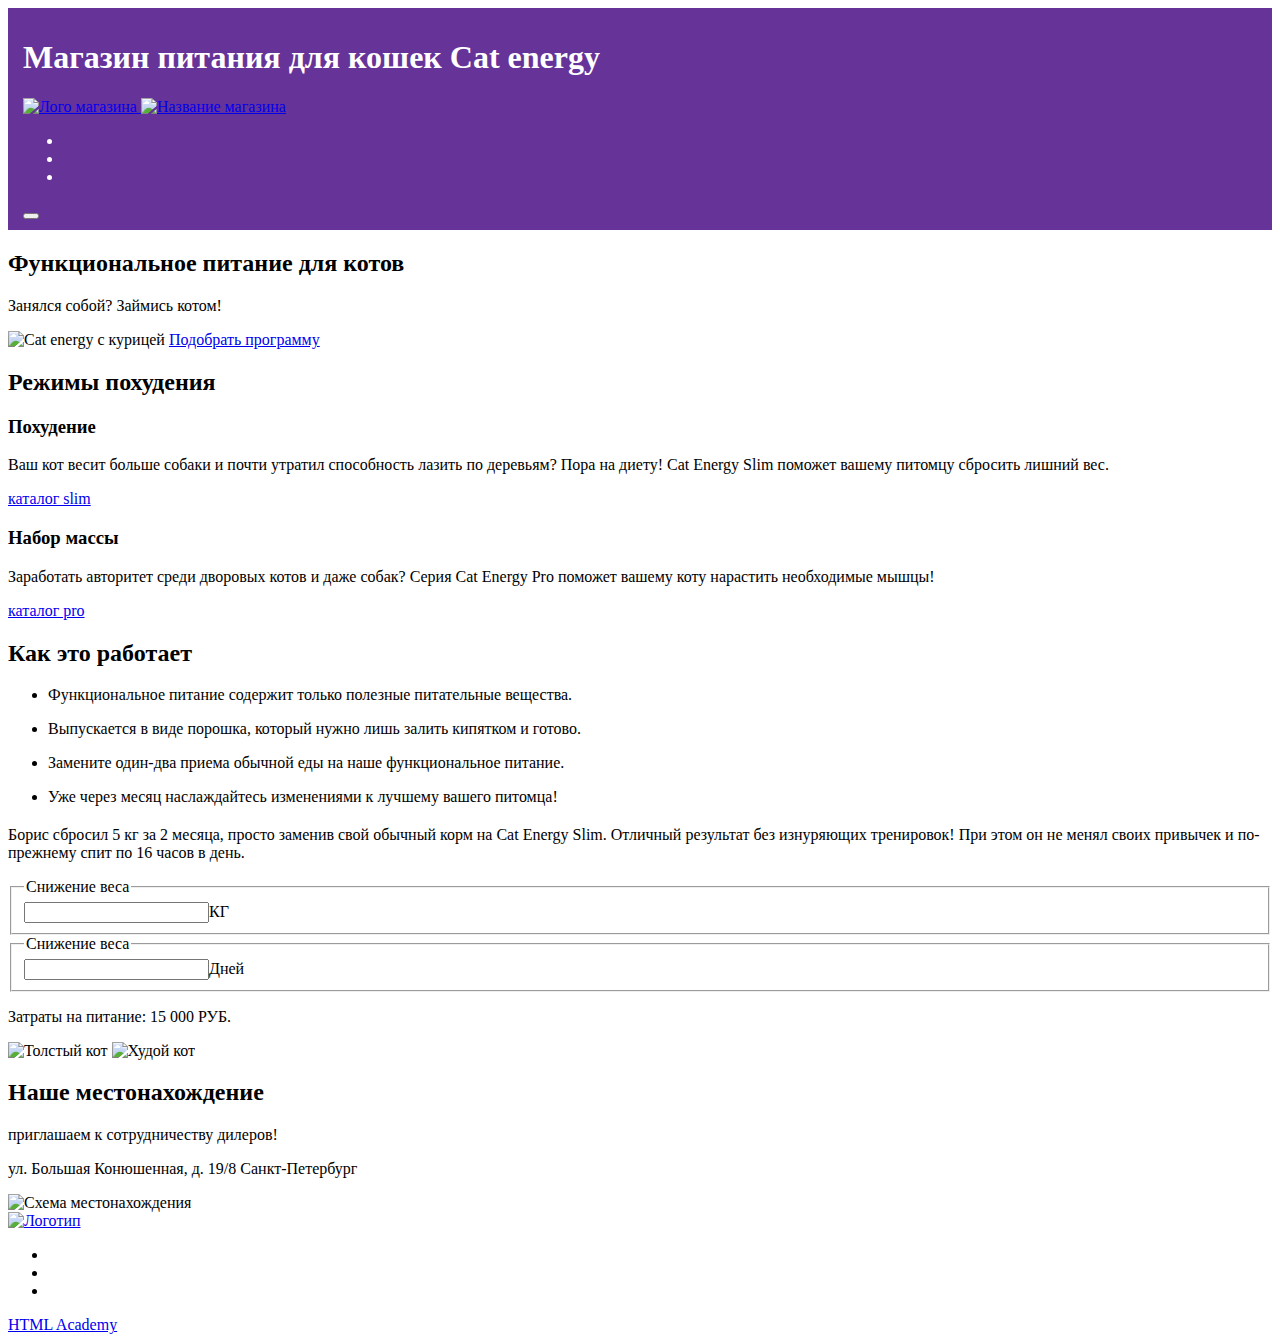
==== index.html @ dd96e35e "Deploying to gh-pages from @ Roman3341/674811-cat-energy-2@c90c32c93d500e10ede422005c2161a9268b3b68 " ====
<!DOCTYPE html><html class="page" lang="ru"><head><meta charset="UTF-8"><title>Название проекта</title><meta name="viewport" content="width=device-width,initial-scale=1"><link rel="stylesheet" href="styles/styles.css"><script src="scripts/index.js" defer="defer"></script></head><body class="page__body"><header class="header"><h1 class="visually-hidden">Магазин питания для кошек Cat energy</h1><nav class="navigaton header__site-navigation"><a class="navigation__logo-link" href="#"><img src="#" alt="Лого магазина"> </a><a class="navigation__logo-link" href="#"><img src="#" alt="Название магазина"></a><ul class="navigation__categories-list"><li class="navigation__categories-item navigation__categories-item--active"></li><li class="navigation__categories-item"></li><li class="navigation__categories-item"></li></ul></nav><button class="burger-button navigation__button-close" type="button"></button></header><main class="page__main"><section class="programs-advertisement"><h2 class="title title--section programs-slogan__title">Функциональное питание для котов</h2><p class="text text--middle programs-advertisement__slogan">Занялся собой? Займись котом!</p><img class="programs-advertisement__image" src="#" alt="Cat energy с курицей"> <a class="link link--green" href="#">Подобрать программу</a></section><section class="modes"><h2 class="visually-hidden">Режимы похудения</h2><div class="modes__wrapper"><h3 class="title title--modes modes__title">Похудение</h3><p class="text text--small modes__text">Ваш кот весит больше собаки и почти утратил способность лазить по деревьям? Пора на диету! Cat Energy Slim поможет вашему питомцу сбросить лишний вес.</p><a class="modes__link" href="#">каталог slim</a></div><div class="modes__wrapper"><h3 class="title title--modes modes__title">Набор массы</h3><p class="text text--small modes__text">Заработать авторитет среди дворовых котов и даже собак? Серия Cat Energy Pro поможет вашему коту нарастить необходимые мышцы!</p><a class="modes__link" href="#">каталог pro</a></div></section><section class="product-information"><h2 class="title title--midle product-information__title">Как это работает</h2><ul class="product-information__list"><li class="product-information__list-item"><p class="text text--small product-information__list-text">Функциональное питание содержит только полезные питательные вещества.</p></li><li class="product-information__list-item"><p class="text text--small product-information__list-text">Выпускается в виде порошка, который нужно лишь залить кипятком и готово.</p></li><li class="product-information__list-item"><p class="text text--small product-information__list-text">Замените один-два приема обычной еды на наше функциональное питание.</p></li><li class="product-information__list-item"><p class="text text--small product-information__list-text">Уже через месяц наслаждайтесь изменениями к лучшему вашего питомца!</p></li></ul></section><section class="living-example"><h2 class="title title--midle"></h2><p class="text text--small living-example__text">Борис сбросил 5 кг за 2 месяца, просто заменив свой обычный корм на Cat Energy Slim. Отличный результат без изнуряющих тренировок! При этом он не менял своих привычек и по-прежнему спит по 16 часов в день.</p><form class="weight-slider living-example__form" action="#"><fieldset class="weight-slider__fieldset"><legend class="weight-slider__legend">Снижение веса</legend><label class="weight-slider__label"><input class="weight-slider__count" type="number">КГ</label></fieldset><fieldset class="weight-slider__fieldset"><legend class="weight-slider__legend">Снижение веса</legend><label class="weight-slider__label"><input class="weight-slider__count" type="number">Дней</label></fieldset></form><p>Затраты на питание: 15 000 РУБ.</p><div><img src="#" alt="Толстый кот"> <img src="#" alt="Худой кот"></div></section><section class="location"><h2 class="visually-hidden">Наше местонахождение</h2><div><p class="text text--bold location__invite">приглашаем к сотрудничеству дилеров!</p><p class="text text--middle location__adress">ул. Большая Конюшенная, д. 19/8 Санкт-Петербург</p></div><img src="#" alt="Схема местонахождения"></section></main><footer class="page__footer footer"><div class="footer__wrapper"><a class="footer__logo-link" href="#"><img class="footer__logo-img" src="#" alt="Логотип"></a><ul class="footer__socials-list socials"><li class="socials__item"><a class="socials__link socials-link--vk" href="#"></a></li><li class="socials__item"><a class="socials__link socials-link--youtube" href="#"></a></li><li class="socials__item"><a class="socials__link socials-link--tg" href="#"></a></li></ul><a class="footer__wrapper-link" href="#">HTML Academy</a></div></footer></body></html>
---- styles/styles.css ----
.header{color:#fff;background-color:#639;padding:10px 15px}
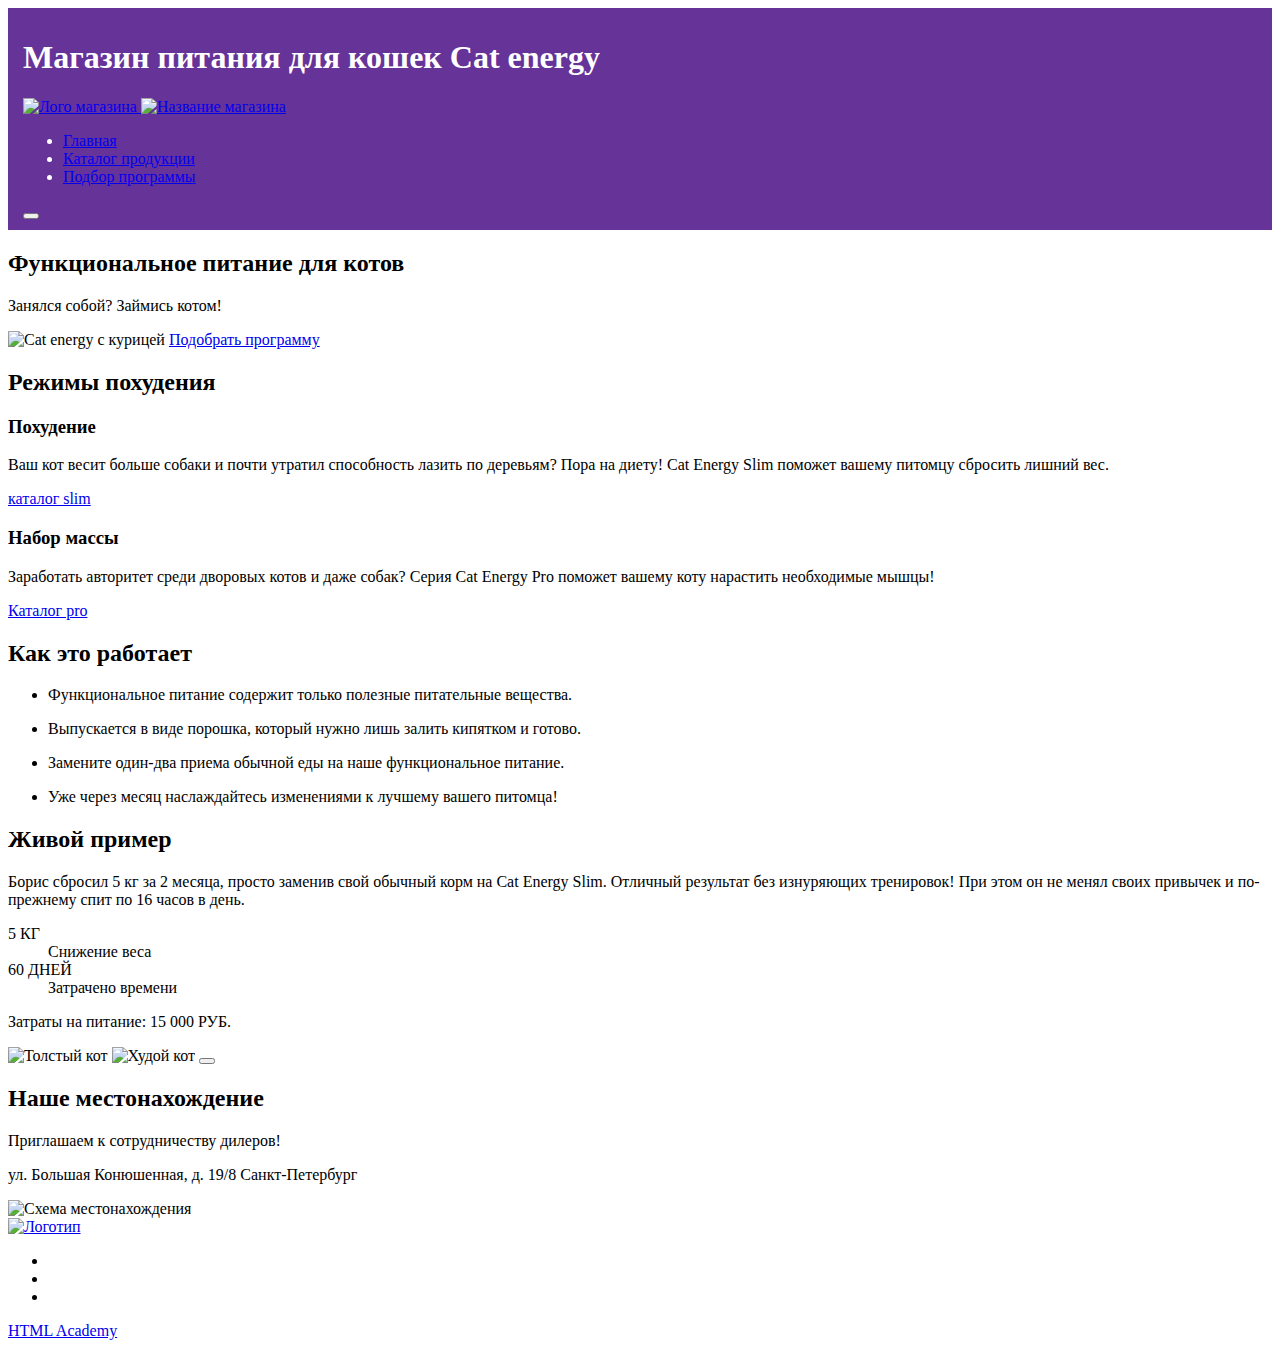
==== commit 6d5e5513: "Deploying to gh-pages from @ Roman3341/674811-cat-energy-2@015c607b71ed754f02ff912bb293eda7e3f01a92 " ====
--- a/index.html
+++ b/index.html
@@ -1 +1 @@
-<!DOCTYPE html><html class="page" lang="ru"><head><meta charset="UTF-8"><title>Название проекта</title><meta name="viewport" content="width=device-width,initial-scale=1"><link rel="stylesheet" href="styles/styles.css"><script src="scripts/index.js" defer="defer"></script></head><body class="page__body"><header class="header"><h1 class="visually-hidden">Магазин питания для кошек Cat energy</h1><nav class="navigaton header__site-navigation"><a class="navigation__logo-link" href="#"><img src="#" alt="Лого магазина"> </a><a class="navigation__logo-link" href="#"><img src="#" alt="Название магазина"></a><ul class="navigation__categories-list"><li class="navigation__categories-item navigation__categories-item--active"></li><li class="navigation__categories-item"></li><li class="navigation__categories-item"></li></ul></nav><button class="burger-button navigation__button-close" type="button"></button></header><main class="page__main"><section class="programs-advertisement"><h2 class="title title--section programs-slogan__title">Функциональное питание для котов</h2><p class="text text--middle programs-advertisement__slogan">Занялся собой? Займись котом!</p><img class="programs-advertisement__image" src="#" alt="Cat energy с курицей"> <a class="link link--green" href="#">Подобрать программу</a></section><section class="modes"><h2 class="visually-hidden">Режимы похудения</h2><div class="modes__wrapper"><h3 class="title title--modes modes__title">Похудение</h3><p class="text text--small modes__text">Ваш кот весит больше собаки и почти утратил способность лазить по деревьям? Пора на диету! Cat Energy Slim поможет вашему питомцу сбросить лишний вес.</p><a class="modes__link" href="#">каталог slim</a></div><div class="modes__wrapper"><h3 class="title title--modes modes__title">Набор массы</h3><p class="text text--small modes__text">Заработать авторитет среди дворовых котов и даже собак? Серия Cat Energy Pro поможет вашему коту нарастить необходимые мышцы!</p><a class="modes__link" href="#">каталог pro</a></div></section><section class="product-information"><h2 class="title title--midle product-information__title">Как это работает</h2><ul class="product-information__list"><li class="product-information__list-item"><p class="text text--small product-information__list-text">Функциональное питание содержит только полезные питательные вещества.</p></li><li class="product-information__list-item"><p class="text text--small product-information__list-text">Выпускается в виде порошка, который нужно лишь залить кипятком и готово.</p></li><li class="product-information__list-item"><p class="text text--small product-information__list-text">Замените один-два приема обычной еды на наше функциональное питание.</p></li><li class="product-information__list-item"><p class="text text--small product-information__list-text">Уже через месяц наслаждайтесь изменениями к лучшему вашего питомца!</p></li></ul></section><section class="living-example"><h2 class="title title--midle"></h2><p class="text text--small living-example__text">Борис сбросил 5 кг за 2 месяца, просто заменив свой обычный корм на Cat Energy Slim. Отличный результат без изнуряющих тренировок! При этом он не менял своих привычек и по-прежнему спит по 16 часов в день.</p><form class="weight-slider living-example__form" action="#"><fieldset class="weight-slider__fieldset"><legend class="weight-slider__legend">Снижение веса</legend><label class="weight-slider__label"><input class="weight-slider__count" type="number">КГ</label></fieldset><fieldset class="weight-slider__fieldset"><legend class="weight-slider__legend">Снижение веса</legend><label class="weight-slider__label"><input class="weight-slider__count" type="number">Дней</label></fieldset></form><p>Затраты на питание: 15 000 РУБ.</p><div><img src="#" alt="Толстый кот"> <img src="#" alt="Худой кот"></div></section><section class="location"><h2 class="visually-hidden">Наше местонахождение</h2><div><p class="text text--bold location__invite">приглашаем к сотрудничеству дилеров!</p><p class="text text--middle location__adress">ул. Большая Конюшенная, д. 19/8 Санкт-Петербург</p></div><img src="#" alt="Схема местонахождения"></section></main><footer class="page__footer footer"><div class="footer__wrapper"><a class="footer__logo-link" href="#"><img class="footer__logo-img" src="#" alt="Логотип"></a><ul class="footer__socials-list socials"><li class="socials__item"><a class="socials__link socials-link--vk" href="#"></a></li><li class="socials__item"><a class="socials__link socials-link--youtube" href="#"></a></li><li class="socials__item"><a class="socials__link socials-link--tg" href="#"></a></li></ul><a class="footer__wrapper-link" href="#">HTML Academy</a></div></footer></body></html>+<!DOCTYPE html><html class="page" lang="ru"><head><meta charset="UTF-8"><title>Название проекта</title><meta name="viewport" content="width=device-width,initial-scale=1"><link rel="stylesheet" href="styles/styles.css"><script src="scripts/index.js" defer="defer"></script></head><body class="page__body text text--small"><header class="header"><h1 class="visually-hidden">Магазин питания для кошек Cat energy</h1><nav class="navigation header__site-navigation"><a class="navigation__logo-link" href="#"><img src="#" alt="Лого магазина"> </a><a class="navigation__logo-link" href="#"><img src="#" alt="Название магазина"></a><ul class="navigation__categories-list"><li class="navigation__categories-item navigation__categories-item--active"><a class="navigation__categories-link" href="#">Главная</a></li><li class="navigation__categories-item"><a class="navigation__categories-link" href="#">Каталог продукции</a></li><li class="navigation__categories-item"><a class="navigation__categories-link" href="#">Подбор программы</a></li></ul><button class="burger-button navigation__button-close" type="button"></button></nav></header><main class="page__main"><section class="programs-advertisement"><h2 class="title title--section programs-advertisement__title">Функциональное питание для котов</h2><p class="text text--middle programs-advertisement__slogan">Занялся собой? Займись котом!</p><img class="programs-advertisement__image" src="#" alt="Cat energy с курицей"> <a class="link link--green" href="#">Подобрать программу</a></section><section class="modes"><h2 class="visually-hidden">Режимы похудения</h2><div class="modes__wrapper"><h3 class="title title--modes modes__title">Похудение</h3><p class="modes__text">Ваш кот весит больше собаки и почти утратил способность лазить по деревьям? Пора на диету! Cat Energy Slim поможет вашему питомцу сбросить лишний вес.</p><a class="modes__link" href="#">каталог slim</a></div><div class="modes__wrapper"><h3 class="title title--modes modes__title">Набор массы</h3><p class="modes__text">Заработать авторитет среди дворовых котов и даже собак? Серия Cat Energy Pro поможет вашему коту нарастить необходимые мышцы!</p><a class="modes__link" href="#">Каталог pro</a></div></section><section class="product-information"><h2 class="title title--midle product-information__title">Как это работает</h2><ul class="product-information__list"><li class="product-information__list-item"><p class="product-information__list-text">Функциональное питание содержит только полезные питательные вещества.</p></li><li class="product-information__list-item"><p class="product-information__list-text">Выпускается в виде порошка, который нужно лишь залить кипятком и готово.</p></li><li class="product-information__list-item"><p class="product-information__list-text">Замените один-два приема обычной еды на наше функциональное питание.</p></li><li class="product-information__list-item"><p class="product-information__list-text">Уже через месяц наслаждайтесь изменениями к лучшему вашего питомца!</p></li></ul></section><section class="living-example"><h2 class="title title--midle">Живой пример</h2><p class="living-example__story">Борис сбросил 5 кг за 2 месяца, просто заменив свой обычный корм на Cat Energy Slim. Отличный результат без изнуряющих тренировок! При этом он не менял своих привычек и по-прежнему спит по 16 часов в день.</p><dl class="living-example__information-list"><div class="living-example__information-wrapper"><dt class="living-example__information-meaning">5 КГ</dt><dd class="living-example__information-description">Снижение веса</dd></div><div class="living-example__information-wrapper"><dt class="living-example__information-meaning">60 ДНЕЙ</dt><dd class="living-example__information-description">Затрачено времени</dd></div></dl><p class="living-example__final-price text text--bold">Затраты на питание: 15 000 РУБ.</p><div class="living-example__slider-wrapper"><img class="living-example__slider-img" src="#" alt="Толстый кот"> <img class="living-example__slider-img living-example__slider-img--thin" src="#" alt="Худой кот"> <button class="living-example__slider-button" type="button"></button></div></section></main><footer class="page__footer footer"><section class="location"><h2 class="visually-hidden">Наше местонахождение</h2><div><p class="text text--bold location__invite">Приглашаем к сотрудничеству дилеров!</p><p class="text text--middle location__adress">ул. Большая Конюшенная, д. 19/8 Санкт-Петербург</p></div><img src="#" alt="Схема местонахождения"></section><div class="footer__wrapper"><a class="footer__logo-link" href="#"><img class="footer__logo-img" src="#" alt="Логотип"></a><ul class="footer__socials-list socials"><li class="socials__item"><a class="socials__link socials__link--vk" href="#"></a></li><li class="socials__item"><a class="socials__link socials__link--youtube" href="#"></a></li><li class="socials__item"><a class="socials__link socials__link--tg" href="#"></a></li></ul><a class="footer__wrapper-link" href="#">HTML Academy</a></div></footer></body></html>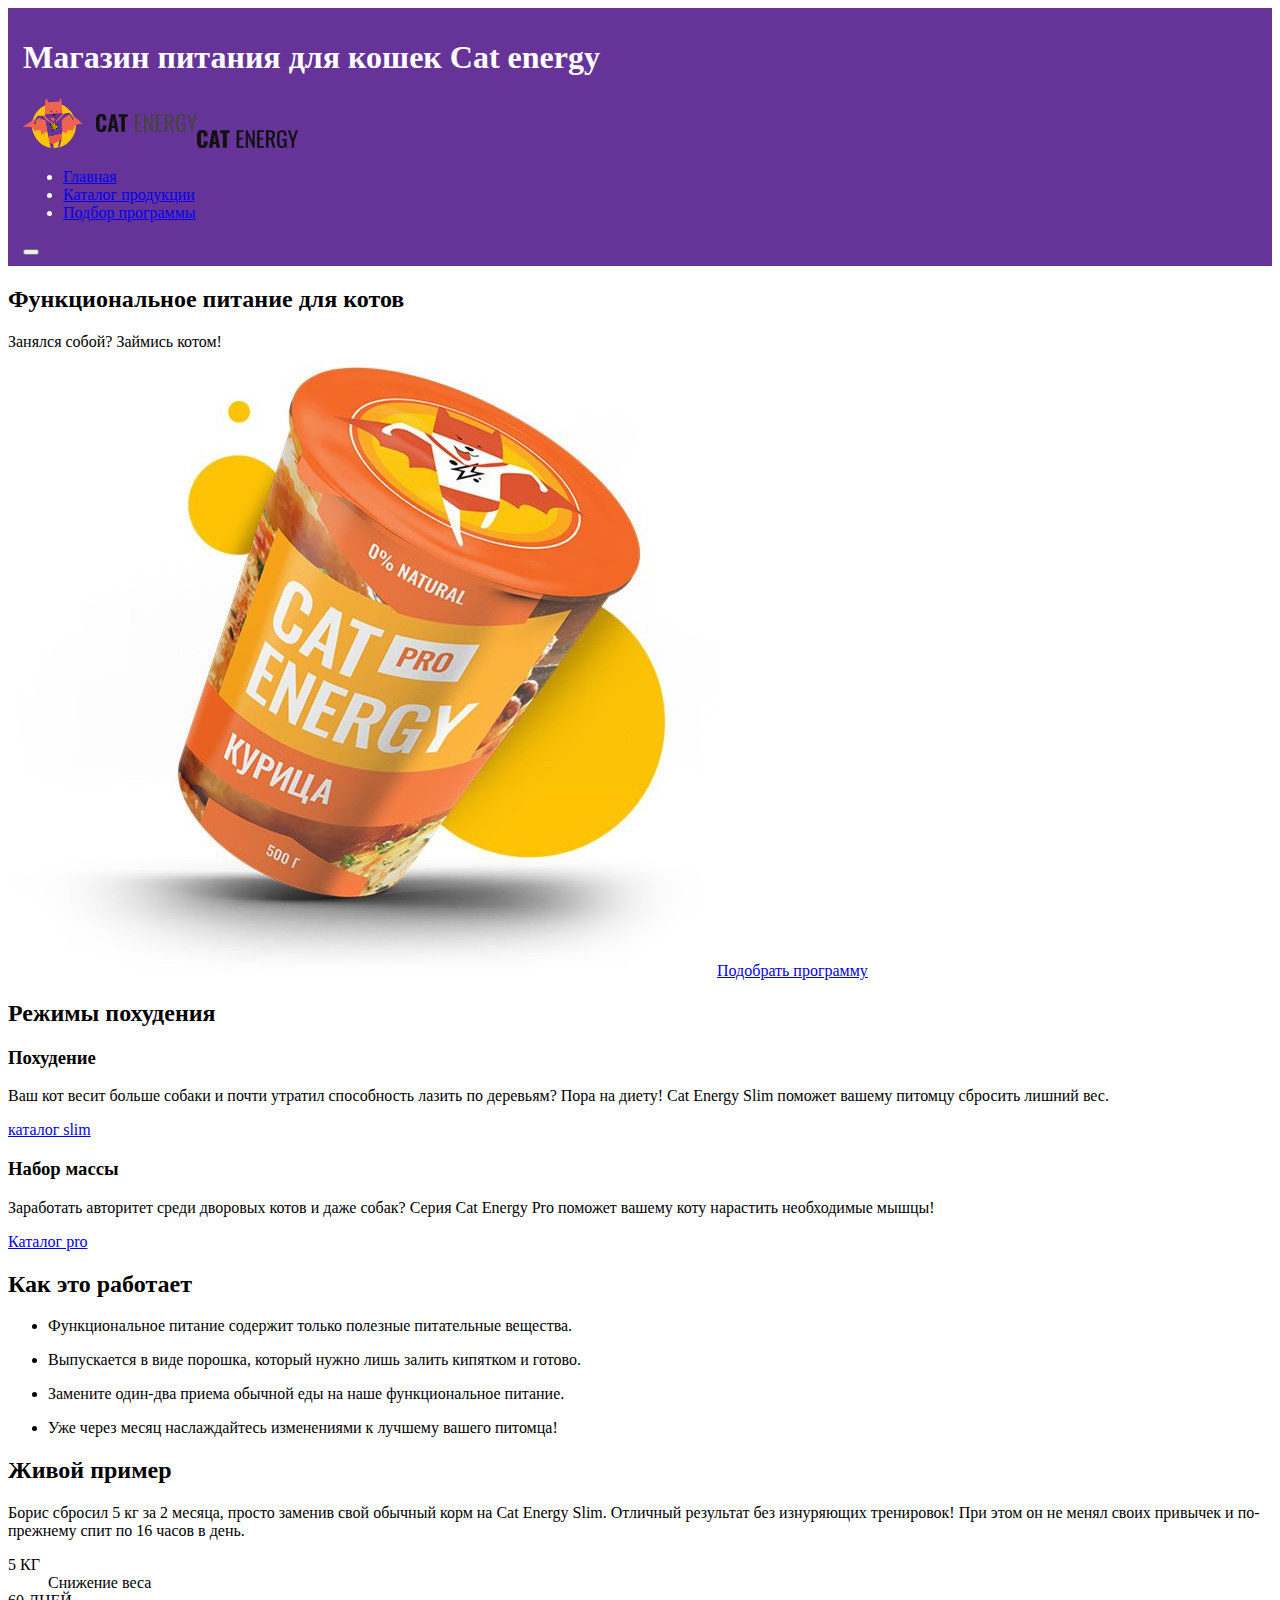
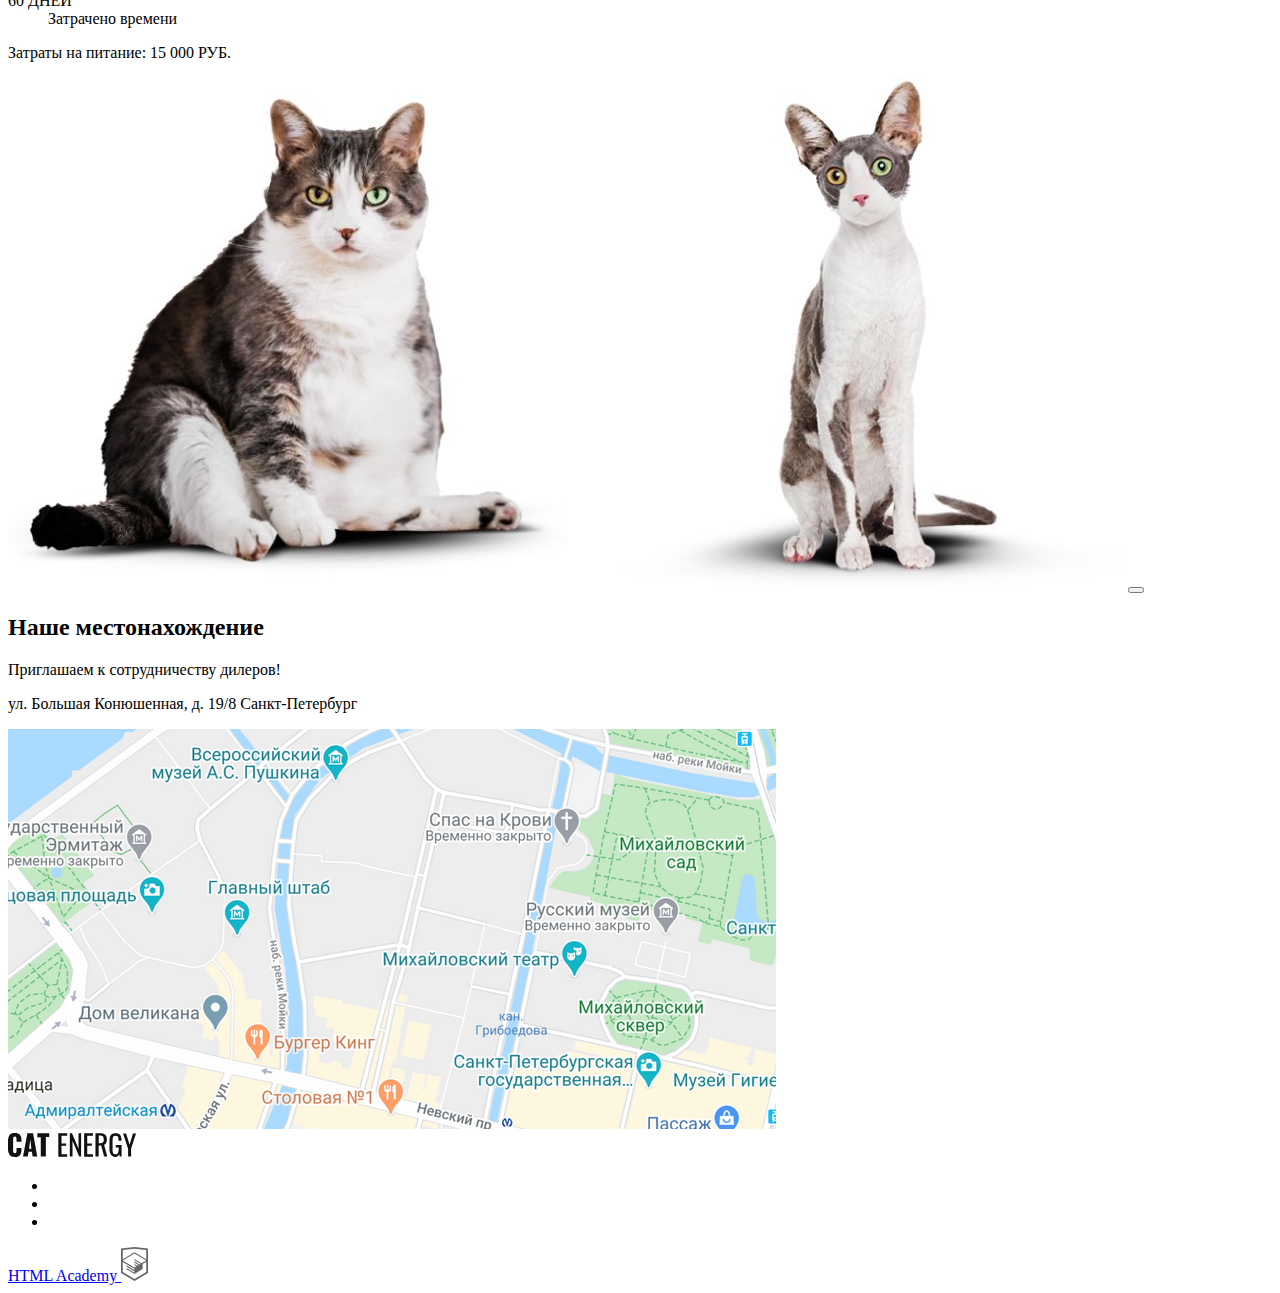
==== commit 254cdbc7: "Deploying to gh-pages from @ Roman3341/674811-cat-energy-2@3e3d3e3c605f7a09075f34e4cc2812a93707481a " ====
--- a/index.html
+++ b/index.html
@@ -1 +1 @@
-<!DOCTYPE html><html class="page" lang="ru"><head><meta charset="UTF-8"><title>Название проекта</title><meta name="viewport" content="width=device-width,initial-scale=1"><link rel="stylesheet" href="styles/styles.css"><script src="scripts/index.js" defer="defer"></script></head><body class="page__body text text--small"><header class="header"><h1 class="visually-hidden">Магазин питания для кошек Cat energy</h1><nav class="navigation header__site-navigation"><a class="navigation__logo-link" href="#"><img src="#" alt="Лого магазина"> </a><a class="navigation__logo-link" href="#"><img src="#" alt="Название магазина"></a><ul class="navigation__categories-list"><li class="navigation__categories-item navigation__categories-item--active"><a class="navigation__categories-link" href="#">Главная</a></li><li class="navigation__categories-item"><a class="navigation__categories-link" href="#">Каталог продукции</a></li><li class="navigation__categories-item"><a class="navigation__categories-link" href="#">Подбор программы</a></li></ul><button class="burger-button navigation__button-close" type="button"></button></nav></header><main class="page__main"><section class="programs-advertisement"><h2 class="title title--section programs-advertisement__title">Функциональное питание для котов</h2><p class="text text--middle programs-advertisement__slogan">Занялся собой? Займись котом!</p><img class="programs-advertisement__image" src="#" alt="Cat energy с курицей"> <a class="link link--green" href="#">Подобрать программу</a></section><section class="modes"><h2 class="visually-hidden">Режимы похудения</h2><div class="modes__wrapper"><h3 class="title title--modes modes__title">Похудение</h3><p class="modes__text">Ваш кот весит больше собаки и почти утратил способность лазить по деревьям? Пора на диету! Cat Energy Slim поможет вашему питомцу сбросить лишний вес.</p><a class="modes__link" href="#">каталог slim</a></div><div class="modes__wrapper"><h3 class="title title--modes modes__title">Набор массы</h3><p class="modes__text">Заработать авторитет среди дворовых котов и даже собак? Серия Cat Energy Pro поможет вашему коту нарастить необходимые мышцы!</p><a class="modes__link" href="#">Каталог pro</a></div></section><section class="product-information"><h2 class="title title--midle product-information__title">Как это работает</h2><ul class="product-information__list"><li class="product-information__list-item"><p class="product-information__list-text">Функциональное питание содержит только полезные питательные вещества.</p></li><li class="product-information__list-item"><p class="product-information__list-text">Выпускается в виде порошка, который нужно лишь залить кипятком и готово.</p></li><li class="product-information__list-item"><p class="product-information__list-text">Замените один-два приема обычной еды на наше функциональное питание.</p></li><li class="product-information__list-item"><p class="product-information__list-text">Уже через месяц наслаждайтесь изменениями к лучшему вашего питомца!</p></li></ul></section><section class="living-example"><h2 class="title title--midle">Живой пример</h2><p class="living-example__story">Борис сбросил 5 кг за 2 месяца, просто заменив свой обычный корм на Cat Energy Slim. Отличный результат без изнуряющих тренировок! При этом он не менял своих привычек и по-прежнему спит по 16 часов в день.</p><dl class="living-example__information-list"><div class="living-example__information-wrapper"><dt class="living-example__information-meaning">5 КГ</dt><dd class="living-example__information-description">Снижение веса</dd></div><div class="living-example__information-wrapper"><dt class="living-example__information-meaning">60 ДНЕЙ</dt><dd class="living-example__information-description">Затрачено времени</dd></div></dl><p class="living-example__final-price text text--bold">Затраты на питание: 15 000 РУБ.</p><div class="living-example__slider-wrapper"><img class="living-example__slider-img" src="#" alt="Толстый кот"> <img class="living-example__slider-img living-example__slider-img--thin" src="#" alt="Худой кот"> <button class="living-example__slider-button" type="button"></button></div></section></main><footer class="page__footer footer"><section class="location"><h2 class="visually-hidden">Наше местонахождение</h2><div><p class="text text--bold location__invite">Приглашаем к сотрудничеству дилеров!</p><p class="text text--middle location__adress">ул. Большая Конюшенная, д. 19/8 Санкт-Петербург</p></div><img src="#" alt="Схема местонахождения"></section><div class="footer__wrapper"><a class="footer__logo-link" href="#"><img class="footer__logo-img" src="#" alt="Логотип"></a><ul class="footer__socials-list socials"><li class="socials__item"><a class="socials__link socials__link--vk" href="#"></a></li><li class="socials__item"><a class="socials__link socials__link--youtube" href="#"></a></li><li class="socials__item"><a class="socials__link socials__link--tg" href="#"></a></li></ul><a class="footer__wrapper-link" href="#">HTML Academy</a></div></footer></body></html>+<!DOCTYPE html><html class="page" lang="ru"><head><meta charset="UTF-8"><title>Название проекта</title><meta name="viewport" content="width=device-width,initial-scale=1"><link rel="stylesheet" href="styles/styles.css"><script src="scripts/index.js" defer="defer"></script></head><body class="page__body text text--small"><header class="header"><h1 class="visually-hidden">Магазин питания для кошек Cat energy</h1><nav class="navigation header__site-navigation"><a class="navigation__logo-link" href="#"><picture><source type="image/svg+xml" media="(min-width: 1440px)" srcset="./images/header-logo-desktop.svg" width="202" height="59"><source type="image/svg+xml" media="(min-width: 768px)" srcset="./images/header-logo-tablet.svg" width="174" height="50"><img src="./images/header-logo-mobile-cat.svg" width="33" height="38" alt="Лого магазина"></picture></a><a class="navigation__logo-link navigation__logo-link--mobile-name" href="#"><img src="./images/header-logo-mobile-words.svg" width="101" height="18" alt="Название магазина"></a><ul class="navigation__categories-list"><li class="navigation__categories-item navigation__categories-item--active"><a class="navigation__categories-link" href="#">Главная</a></li><li class="navigation__categories-item"><a class="navigation__categories-link" href="./catalog.html">Каталог продукции</a></li><li class="navigation__categories-item"><a class="navigation__categories-link" href="#">Подбор программы</a></li></ul><button class="burger-button navigation__button-close" type="button" aria-label="Закрыть меню"></button></nav></header><main class="page__main"><section class="programs-advertisement"><h2 class="title title--section programs-advertisement__title">Функциональное питание для котов</h2><p class="text text--middle programs-advertisement__slogan">Занялся собой? Займись котом!</p><picture><source type="image/jpeg" media="(min-width: 1440px)" srcset="./images/index-main-can-desktop@1x.jpg, ./images/index-main-can-desktop@2x.jpg 2x" width="552" height="499"><source type="image/jpeg" media="(min-width: 768px)" srcset="./images/index-main-can-tablet@1x.jpg, ./images/index-main-can-tablet@2x.jpg 2x" width="709" height="609"><img class="programs-advertisement__image" src="./images/index-main-can-mobile@1x.jpg" srcset="./images/index-main-can-mobile@2x.jpg 2x" width="280" height="270" alt="Cat energy с курицей"></picture><a class="link link--green" href="#">Подобрать программу</a></section><section class="modes"><h2 class="visually-hidden">Режимы похудения</h2><div class="modes__wrapper"><h3 class="title title--modes modes__title">Похудение</h3><p class="modes__text">Ваш кот весит больше собаки и почти утратил способность лазить по деревьям? Пора на диету! Cat Energy Slim поможет вашему питомцу сбросить лишний вес.</p><a class="modes__link" href="#">каталог slim</a></div><div class="modes__wrapper"><h3 class="title title--modes modes__title">Набор массы</h3><p class="modes__text">Заработать авторитет среди дворовых котов и даже собак? Серия Cat Energy Pro поможет вашему коту нарастить необходимые мышцы!</p><a class="modes__link" href="#">Каталог pro</a></div></section><section class="product-information"><h2 class="title title--midle product-information__title">Как это работает</h2><ul class="product-information__list"><li class="product-information__list-item"><p class="product-information__list-text">Функциональное питание содержит только полезные питательные вещества.</p></li><li class="product-information__list-item"><p class="product-information__list-text">Выпускается в виде порошка, который нужно лишь залить кипятком и готово.</p></li><li class="product-information__list-item"><p class="product-information__list-text">Замените один-два приема обычной еды на наше функциональное питание.</p></li><li class="product-information__list-item"><p class="product-information__list-text">Уже через месяц наслаждайтесь изменениями к лучшему вашего питомца!</p></li></ul></section><section class="living-example"><h2 class="title title--midle">Живой пример</h2><p class="living-example__story">Борис сбросил 5 кг за 2 месяца, просто заменив свой обычный корм на Cat Energy Slim. Отличный результат без изнуряющих тренировок! При этом он не менял своих привычек и по-прежнему спит по 16 часов в день.</p><dl class="living-example__information-list"><div class="living-example__information-wrapper"><dt class="living-example__information-meaning">5 КГ</dt><dd class="living-example__information-description">Снижение веса</dd></div><div class="living-example__information-wrapper"><dt class="living-example__information-meaning">60 ДНЕЙ</dt><dd class="living-example__information-description">Затрачено времени</dd></div></dl><p class="living-example__final-price text text--bold">Затраты на питание: 15 000 РУБ.</p><div class="living-example__slider-wrapper"><picture><source type="image/jpeg" media="(min-width: 768px)" srcset="./images/living-example-tablet-before@1x.jpg, ./images/living-example-tablet-before@2x.jpg 2x" width="560" height="512"><img class="living-example__slider-img" src="./images/living-example-mobile-before@1x.jpg" srcset="./images/living-example-mobile-before@2x.jpg 2x" width="280" height="256" alt="Толстый кот"></picture><picture><source type="image/jpeg" media="(min-width: 768px)" srcset="./images/living-example-tablet-after@1x.jpg, ./images/living-example-tablet-after@2x.jpg 2x" width="560" height="512"><img class="living-example__slider-img living-example__slider-img--thin" src="./images/living-example-mobile-after@1x.jpg" srcset="./images/living-example-mobile-after@2x.jpg 2x" width="280" height="256" alt="Худой кот"></picture><button class="living-example__slider-button" type="button" aria-label="Кнопка слайдера"></button></div></section></main><footer class="page__footer footer"><section class="location"><h2 class="visually-hidden">Наше местонахождение</h2><div><p class="text text--bold location__invite">Приглашаем к сотрудничеству дилеров!</p><p class="text text--middle location__adress">ул. Большая Конюшенная, д. 19/8 Санкт-Петербург</p></div><picture><source type="image/png" media="(min-width: 1440px)" srcset="./images/location-desktop-map@1x.png, ./images/location-desktop-map@2x.png 2x" width="1440" height="400"><source type="image/png" media="(min-width: 768px)" srcset="./images/location-tablet-map@1x.png, ./images/location-tablet-map@2x.png 2x" width="768" height="400"><img class="location__map" src="./images/location-mobile-map@1x.png" srcset="./images/location-mobile-map@2x.png 2x" width="320" height="362" alt="Cat energy с курицей"></picture></section><div class="footer__wrapper"><a class="footer__logo-link" href="#"><img class="footer__logo-img" src="./images/footer-logo-words.svg" width="128" height="24" alt="Название магазина"></a><ul class="footer__socials-list socials"><li class="socials__item"><a class="socials__link socials__link--vk" href="#"></a></li><li class="socials__item"><a class="socials__link socials__link--youtube" href="#"></a></li><li class="socials__item"><a class="socials__link socials__link--tg" href="#"></a></li></ul><a class="footer__wrapper-link" href="#"><span class="footer__link-academy-name">HTML Academy</span> <img class="footer__link-academy-logo" src="./images/foote-academy-logo.svg" width="27" height="34" alt="Логотип Академии"></a></div></footer></body></html>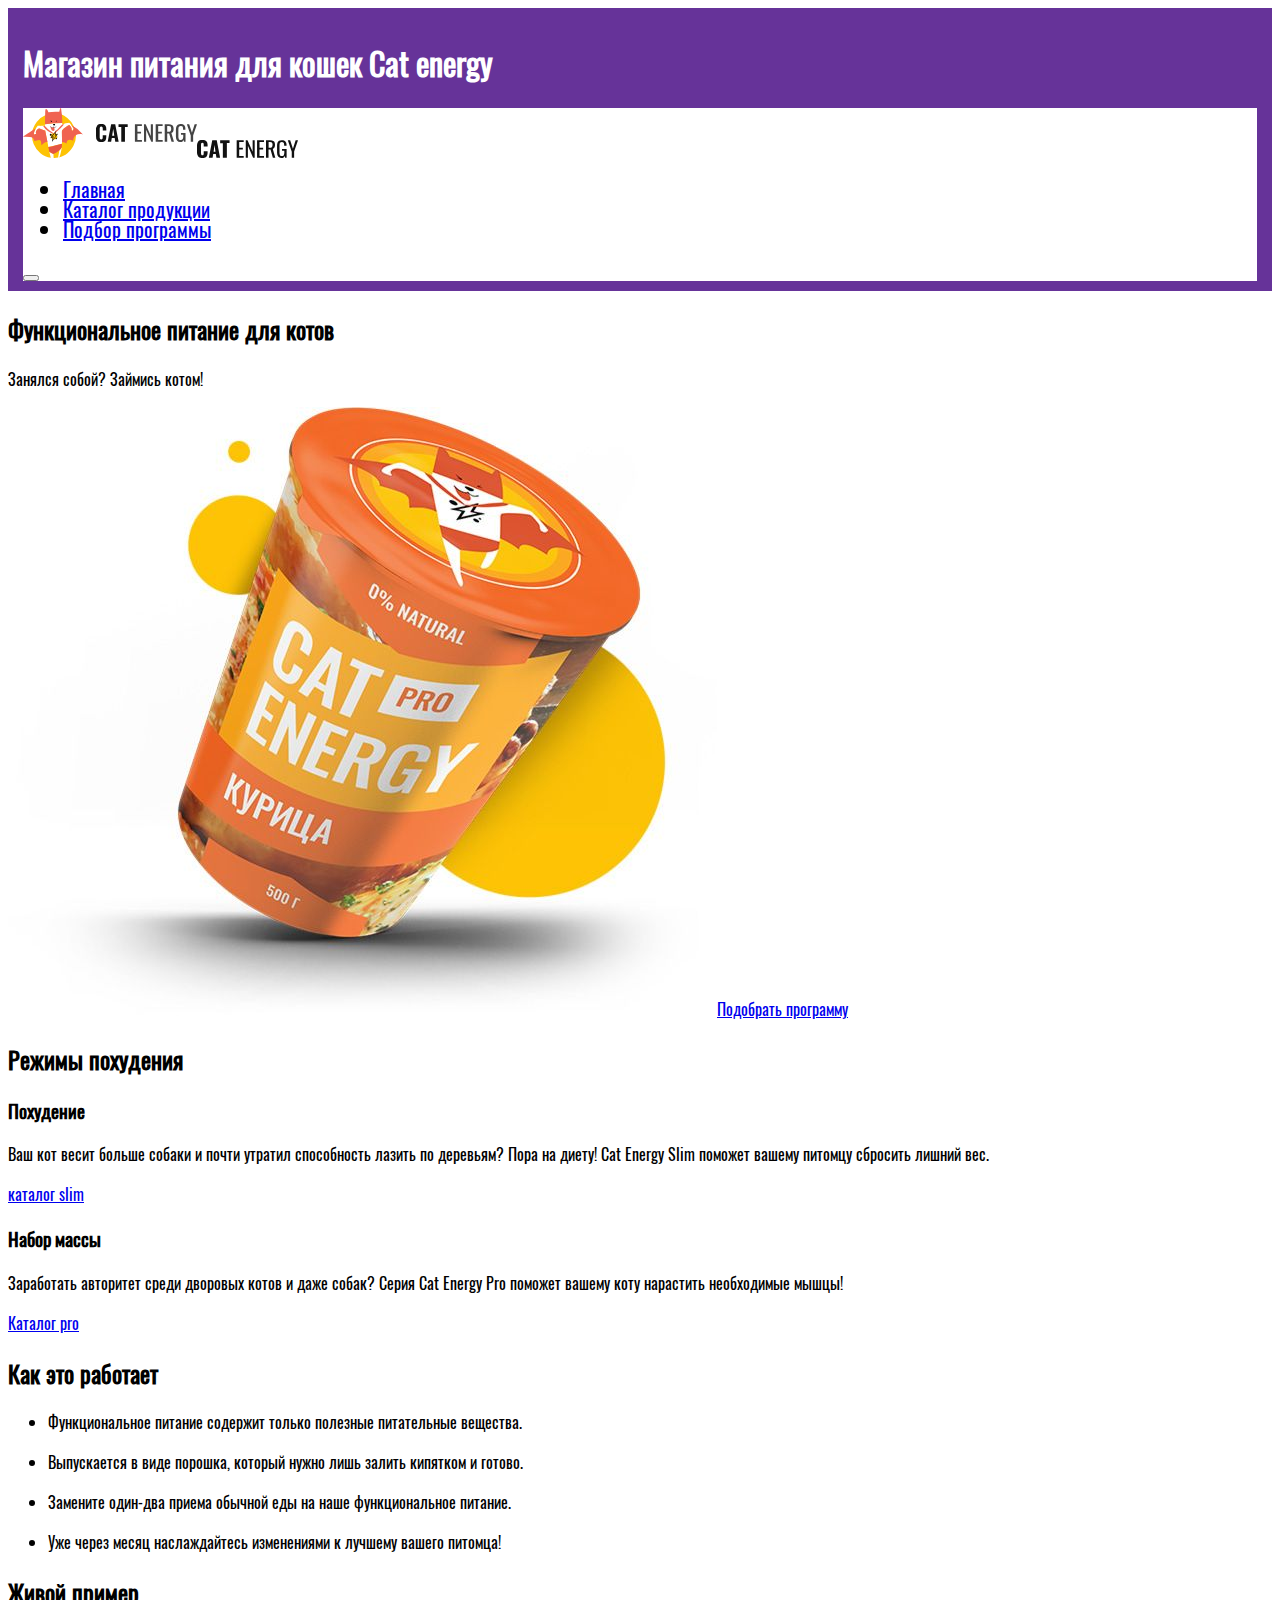
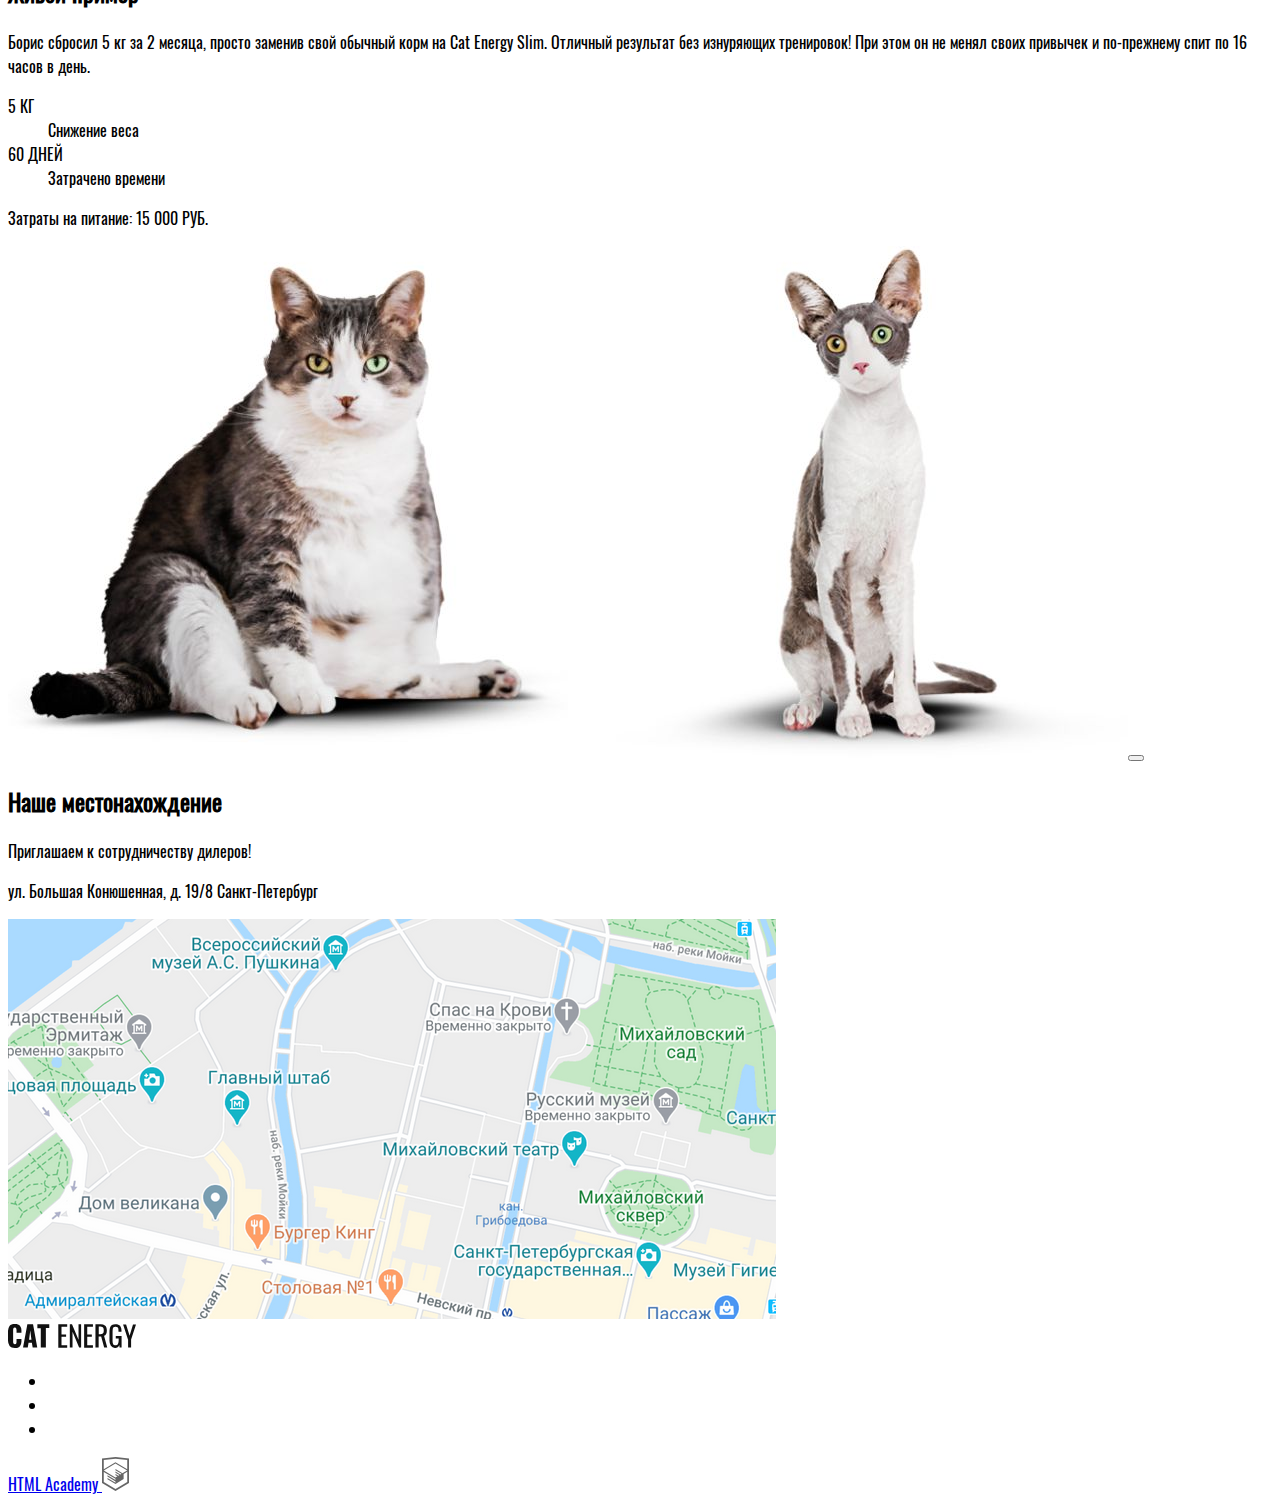
==== commit e3b66372: "Deploying to gh-pages from @ Roman3341/674811-cat-energy-2@51a3d35d114f93b9b4756de44f9a0741fe0e778a " ====
--- a/index.html
+++ b/index.html
@@ -1 +1 @@
-<!DOCTYPE html><html class="page" lang="ru"><head><meta charset="UTF-8"><title>Название проекта</title><meta name="viewport" content="width=device-width,initial-scale=1"><link rel="stylesheet" href="styles/styles.css"><script src="scripts/index.js" defer="defer"></script></head><body class="page__body text text--small"><header class="header"><h1 class="visually-hidden">Магазин питания для кошек Cat energy</h1><nav class="navigation header__site-navigation"><a class="navigation__logo-link" href="#"><picture><source type="image/svg+xml" media="(min-width: 1440px)" srcset="./images/header-logo-desktop.svg" width="202" height="59"><source type="image/svg+xml" media="(min-width: 768px)" srcset="./images/header-logo-tablet.svg" width="174" height="50"><img src="./images/header-logo-mobile-cat.svg" width="33" height="38" alt="Лого магазина"></picture></a><a class="navigation__logo-link navigation__logo-link--mobile-name" href="#"><img src="./images/header-logo-mobile-words.svg" width="101" height="18" alt="Название магазина"></a><ul class="navigation__categories-list"><li class="navigation__categories-item navigation__categories-item--active"><a class="navigation__categories-link" href="#">Главная</a></li><li class="navigation__categories-item"><a class="navigation__categories-link" href="./catalog.html">Каталог продукции</a></li><li class="navigation__categories-item"><a class="navigation__categories-link" href="#">Подбор программы</a></li></ul><button class="burger-button navigation__button-close" type="button" aria-label="Закрыть меню"></button></nav></header><main class="page__main"><section class="programs-advertisement"><h2 class="title title--section programs-advertisement__title">Функциональное питание для котов</h2><p class="text text--middle programs-advertisement__slogan">Занялся собой? Займись котом!</p><picture><source type="image/jpeg" media="(min-width: 1440px)" srcset="./images/index-main-can-desktop@1x.jpg, ./images/index-main-can-desktop@2x.jpg 2x" width="552" height="499"><source type="image/jpeg" media="(min-width: 768px)" srcset="./images/index-main-can-tablet@1x.jpg, ./images/index-main-can-tablet@2x.jpg 2x" width="709" height="609"><img class="programs-advertisement__image" src="./images/index-main-can-mobile@1x.jpg" srcset="./images/index-main-can-mobile@2x.jpg 2x" width="280" height="270" alt="Cat energy с курицей"></picture><a class="link link--green" href="#">Подобрать программу</a></section><section class="modes"><h2 class="visually-hidden">Режимы похудения</h2><div class="modes__wrapper"><h3 class="title title--modes modes__title">Похудение</h3><p class="modes__text">Ваш кот весит больше собаки и почти утратил способность лазить по деревьям? Пора на диету! Cat Energy Slim поможет вашему питомцу сбросить лишний вес.</p><a class="modes__link" href="#">каталог slim</a></div><div class="modes__wrapper"><h3 class="title title--modes modes__title">Набор массы</h3><p class="modes__text">Заработать авторитет среди дворовых котов и даже собак? Серия Cat Energy Pro поможет вашему коту нарастить необходимые мышцы!</p><a class="modes__link" href="#">Каталог pro</a></div></section><section class="product-information"><h2 class="title title--midle product-information__title">Как это работает</h2><ul class="product-information__list"><li class="product-information__list-item"><p class="product-information__list-text">Функциональное питание содержит только полезные питательные вещества.</p></li><li class="product-information__list-item"><p class="product-information__list-text">Выпускается в виде порошка, который нужно лишь залить кипятком и готово.</p></li><li class="product-information__list-item"><p class="product-information__list-text">Замените один-два приема обычной еды на наше функциональное питание.</p></li><li class="product-information__list-item"><p class="product-information__list-text">Уже через месяц наслаждайтесь изменениями к лучшему вашего питомца!</p></li></ul></section><section class="living-example"><h2 class="title title--midle">Живой пример</h2><p class="living-example__story">Борис сбросил 5 кг за 2 месяца, просто заменив свой обычный корм на Cat Energy Slim. Отличный результат без изнуряющих тренировок! При этом он не менял своих привычек и по-прежнему спит по 16 часов в день.</p><dl class="living-example__information-list"><div class="living-example__information-wrapper"><dt class="living-example__information-meaning">5 КГ</dt><dd class="living-example__information-description">Снижение веса</dd></div><div class="living-example__information-wrapper"><dt class="living-example__information-meaning">60 ДНЕЙ</dt><dd class="living-example__information-description">Затрачено времени</dd></div></dl><p class="living-example__final-price text text--bold">Затраты на питание: 15 000 РУБ.</p><div class="living-example__slider-wrapper"><picture><source type="image/jpeg" media="(min-width: 768px)" srcset="./images/living-example-tablet-before@1x.jpg, ./images/living-example-tablet-before@2x.jpg 2x" width="560" height="512"><img class="living-example__slider-img" src="./images/living-example-mobile-before@1x.jpg" srcset="./images/living-example-mobile-before@2x.jpg 2x" width="280" height="256" alt="Толстый кот"></picture><picture><source type="image/jpeg" media="(min-width: 768px)" srcset="./images/living-example-tablet-after@1x.jpg, ./images/living-example-tablet-after@2x.jpg 2x" width="560" height="512"><img class="living-example__slider-img living-example__slider-img--thin" src="./images/living-example-mobile-after@1x.jpg" srcset="./images/living-example-mobile-after@2x.jpg 2x" width="280" height="256" alt="Худой кот"></picture><button class="living-example__slider-button" type="button" aria-label="Кнопка слайдера"></button></div></section></main><footer class="page__footer footer"><section class="location"><h2 class="visually-hidden">Наше местонахождение</h2><div><p class="text text--bold location__invite">Приглашаем к сотрудничеству дилеров!</p><p class="text text--middle location__adress">ул. Большая Конюшенная, д. 19/8 Санкт-Петербург</p></div><picture><source type="image/png" media="(min-width: 1440px)" srcset="./images/location-desktop-map@1x.png, ./images/location-desktop-map@2x.png 2x" width="1440" height="400"><source type="image/png" media="(min-width: 768px)" srcset="./images/location-tablet-map@1x.png, ./images/location-tablet-map@2x.png 2x" width="768" height="400"><img class="location__map" src="./images/location-mobile-map@1x.png" srcset="./images/location-mobile-map@2x.png 2x" width="320" height="362" alt="Cat energy с курицей"></picture></section><div class="footer__wrapper"><a class="footer__logo-link" href="#"><img class="footer__logo-img" src="./images/footer-logo-words.svg" width="128" height="24" alt="Название магазина"></a><ul class="footer__socials-list socials"><li class="socials__item"><a class="socials__link socials__link--vk" href="#"></a></li><li class="socials__item"><a class="socials__link socials__link--youtube" href="#"></a></li><li class="socials__item"><a class="socials__link socials__link--tg" href="#"></a></li></ul><a class="footer__wrapper-link" href="#"><span class="footer__link-academy-name">HTML Academy</span> <img class="footer__link-academy-logo" src="./images/foote-academy-logo.svg" width="27" height="34" alt="Логотип Академии"></a></div></footer></body></html>+<!DOCTYPE html><html class="page" lang="ru"><head><meta charset="UTF-8"><title>Название проекта</title><meta name="viewport" content="width=device-width,initial-scale=1"><link rel="stylesheet" href="styles/styles.css"><script src="scripts/index.js" defer="defer"></script></head><body class="page__body"><header class="header"><h1 class="visually-hidden">Магазин питания для кошек Cat energy</h1><nav class="navigation header__site-navigation"><a class="navigation__logo-link" href="#"><picture><source type="image/svg+xml" media="(min-width: 1440px)" srcset="./images/header-logo-desktop.svg" width="202" height="59"><source type="image/svg+xml" media="(min-width: 768px)" srcset="./images/header-logo-tablet.svg" width="174" height="50"><img class="navigation__logo-img-cat" src="./images/header-logo-mobile-cat.svg" width="33" height="38" alt="Лого магазина"></picture></a><a class="navigation__logo-link navigation__logo-link--mobile-name" href="#"><img class="navigation__logo-img-words" src="./images/header-logo-mobile-words.svg" width="101" height="18" alt="Название магазина"></a><ul class="navigation__categories-list"><li class="navigation__categories-item navigation__categories-item--active"><a class="navigation__categories-link" href="#">Главная</a></li><li class="navigation__categories-item"><a class="navigation__categories-link" href="./catalog.html">Каталог продукции</a></li><li class="navigation__categories-item"><a class="navigation__categories-link" href="#">Подбор программы</a></li></ul><button class="burger-button navigation__button-close" type="button" aria-label="Закрыть меню"></button></nav></header><main class="page__main"><section class="programs-advertisement"><h2 class="title title--section programs-advertisement__title">Функциональное питание для котов</h2><p class="text text--middle programs-advertisement__slogan">Занялся собой? Займись котом!</p><picture><source type="image/jpeg" media="(min-width: 1440px)" srcset="./images/index-main-can-desktop@1x.jpg, ./images/index-main-can-desktop@2x.jpg 2x" width="552" height="499"><source type="image/jpeg" media="(min-width: 768px)" srcset="./images/index-main-can-tablet@1x.jpg, ./images/index-main-can-tablet@2x.jpg 2x" width="709" height="609"><img class="programs-advertisement__image" src="./images/index-main-can-mobile@1x.jpg" srcset="./images/index-main-can-mobile@2x.jpg 2x" width="280" height="270" alt="Cat energy с курицей"></picture><a class="link link--green" href="#">Подобрать программу</a></section><section class="modes"><h2 class="visually-hidden">Режимы похудения</h2><div class="modes__wrapper"><h3 class="title title--modes modes__title">Похудение</h3><p class="modes__text">Ваш кот весит больше собаки и почти утратил способность лазить по деревьям? Пора на диету! Cat Energy Slim поможет вашему питомцу сбросить лишний вес.</p><a class="modes__link" href="#">каталог slim</a></div><div class="modes__wrapper"><h3 class="title title--modes modes__title">Набор массы</h3><p class="modes__text">Заработать авторитет среди дворовых котов и даже собак? Серия Cat Energy Pro поможет вашему коту нарастить необходимые мышцы!</p><a class="modes__link" href="#">Каталог pro</a></div></section><section class="product-information"><h2 class="title title--midle product-information__title">Как это работает</h2><ul class="product-information__list"><li class="product-information__list-item"><p class="product-information__list-text">Функциональное питание содержит только полезные питательные вещества.</p></li><li class="product-information__list-item"><p class="product-information__list-text">Выпускается в виде порошка, который нужно лишь залить кипятком и готово.</p></li><li class="product-information__list-item"><p class="product-information__list-text">Замените один-два приема обычной еды на наше функциональное питание.</p></li><li class="product-information__list-item"><p class="product-information__list-text">Уже через месяц наслаждайтесь изменениями к лучшему вашего питомца!</p></li></ul></section><section class="living-example"><h2 class="title title--midle">Живой пример</h2><p class="living-example__story">Борис сбросил 5 кг за 2 месяца, просто заменив свой обычный корм на Cat Energy Slim. Отличный результат без изнуряющих тренировок! При этом он не менял своих привычек и по-прежнему спит по 16 часов в день.</p><dl class="living-example__information-list"><div class="living-example__information-wrapper"><dt class="living-example__information-meaning">5 КГ</dt><dd class="living-example__information-description">Снижение веса</dd></div><div class="living-example__information-wrapper"><dt class="living-example__information-meaning">60 ДНЕЙ</dt><dd class="living-example__information-description">Затрачено времени</dd></div></dl><p class="living-example__final-price text text--bold">Затраты на питание: 15 000 РУБ.</p><div class="living-example__slider-wrapper"><picture><source type="image/jpeg" media="(min-width: 768px)" srcset="./images/living-example-tablet-before@1x.jpg, ./images/living-example-tablet-before@2x.jpg 2x" width="560" height="512"><img class="living-example__slider-img" src="./images/living-example-mobile-before@1x.jpg" srcset="./images/living-example-mobile-before@2x.jpg 2x" width="280" height="256" alt="Толстый кот"></picture><picture><source type="image/jpeg" media="(min-width: 768px)" srcset="./images/living-example-tablet-after@1x.jpg, ./images/living-example-tablet-after@2x.jpg 2x" width="560" height="512"><img class="living-example__slider-img living-example__slider-img--thin" src="./images/living-example-mobile-after@1x.jpg" srcset="./images/living-example-mobile-after@2x.jpg 2x" width="280" height="256" alt="Худой кот"></picture><button class="living-example__slider-button" type="button" aria-label="Кнопка слайдера"></button></div></section></main><footer class="page__footer footer"><section class="location"><h2 class="visually-hidden">Наше местонахождение</h2><div><p class="text text--bold location__invite">Приглашаем к сотрудничеству дилеров!</p><p class="text text--middle location__adress">ул. Большая Конюшенная, д. 19/8 Санкт-Петербург</p></div><picture><source type="image/png" media="(min-width: 1440px)" srcset="./images/location-desktop-map@1x.png, ./images/location-desktop-map@2x.png 2x" width="1440" height="400"><source type="image/png" media="(min-width: 768px)" srcset="./images/location-tablet-map@1x.png, ./images/location-tablet-map@2x.png 2x" width="768" height="400"><img class="location__map" src="./images/location-mobile-map@1x.png" srcset="./images/location-mobile-map@2x.png 2x" width="320" height="362" alt="Cat energy с курицей"></picture></section><div class="footer__wrapper"><a class="footer__logo-link" href="#"><img class="footer__logo-img" src="./images/footer-logo-words.svg" width="128" height="24" alt="Название магазина"></a><ul class="footer__socials-list socials"><li class="socials__item"><a class="socials__link socials__link--vk" href="#"></a></li><li class="socials__item"><a class="socials__link socials__link--youtube" href="#"></a></li><li class="socials__item"><a class="socials__link socials__link--tg" href="#"></a></li></ul><a class="footer__wrapper-link" href="#"><span class="footer__link-academy-name">HTML Academy</span> <img class="footer__link-academy-logo" src="./images/foote-academy-logo.svg" width="27" height="34" alt="Логотип Академии"></a></div></footer></body></html>--- a/styles/styles.css
+++ b/styles/styles.css
@@ -1 +1 @@
-.header{color:#fff;background-color:#639;padding:10px 15px}+@font-face{font-family:Lato;font-weight:400;font-style:normal;font-display:swap;src:url(../fonts/lato/Lato-Regular.woff2)format("woff2")}@font-face{font-family:Oswald;font-weight:400;font-style:normal;font-display:swap;src:url(../fonts/oswald/oswaldregular.woff2)format("woff2")}.page{font-family:Oswald,Arial,sans-serif}.header{color:#fff;background-color:#639;padding:10px 15px}.navigation{color:#000;background-color:#fff;font-size:20px;line-height:20px}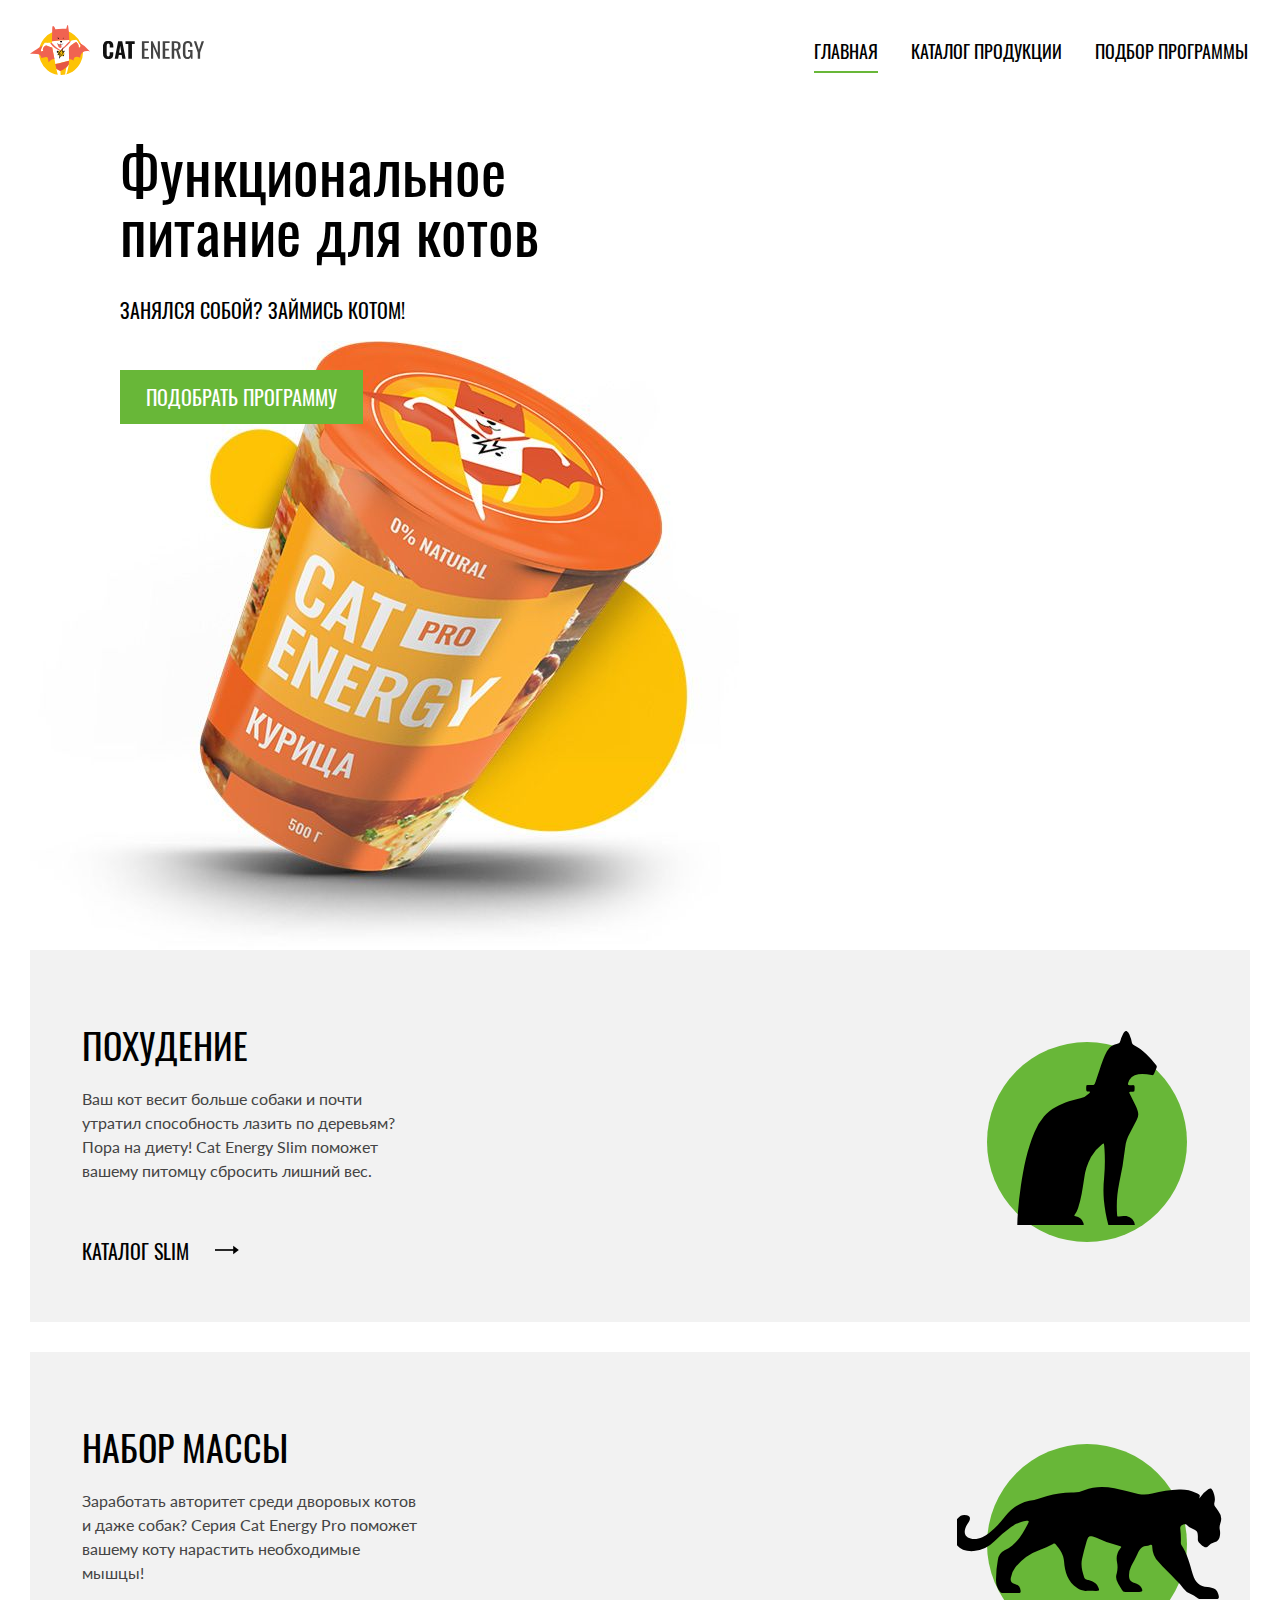
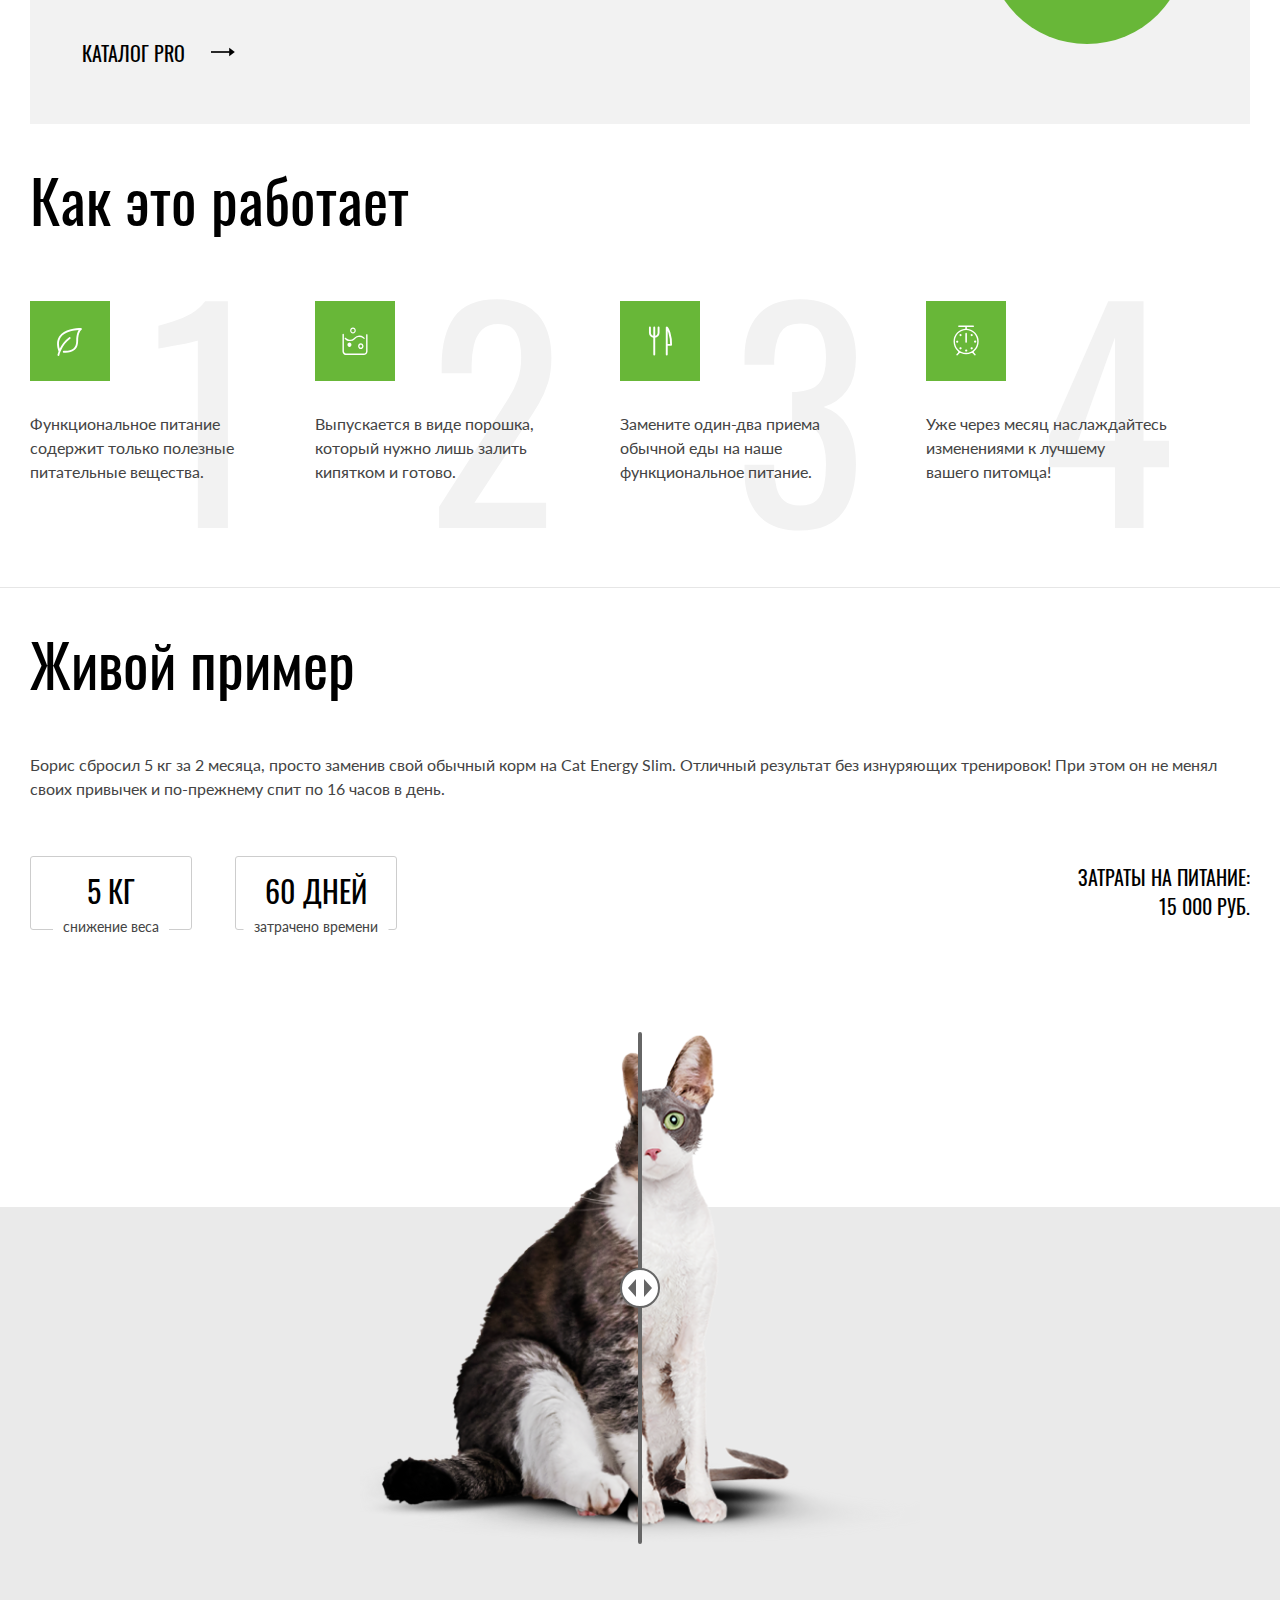
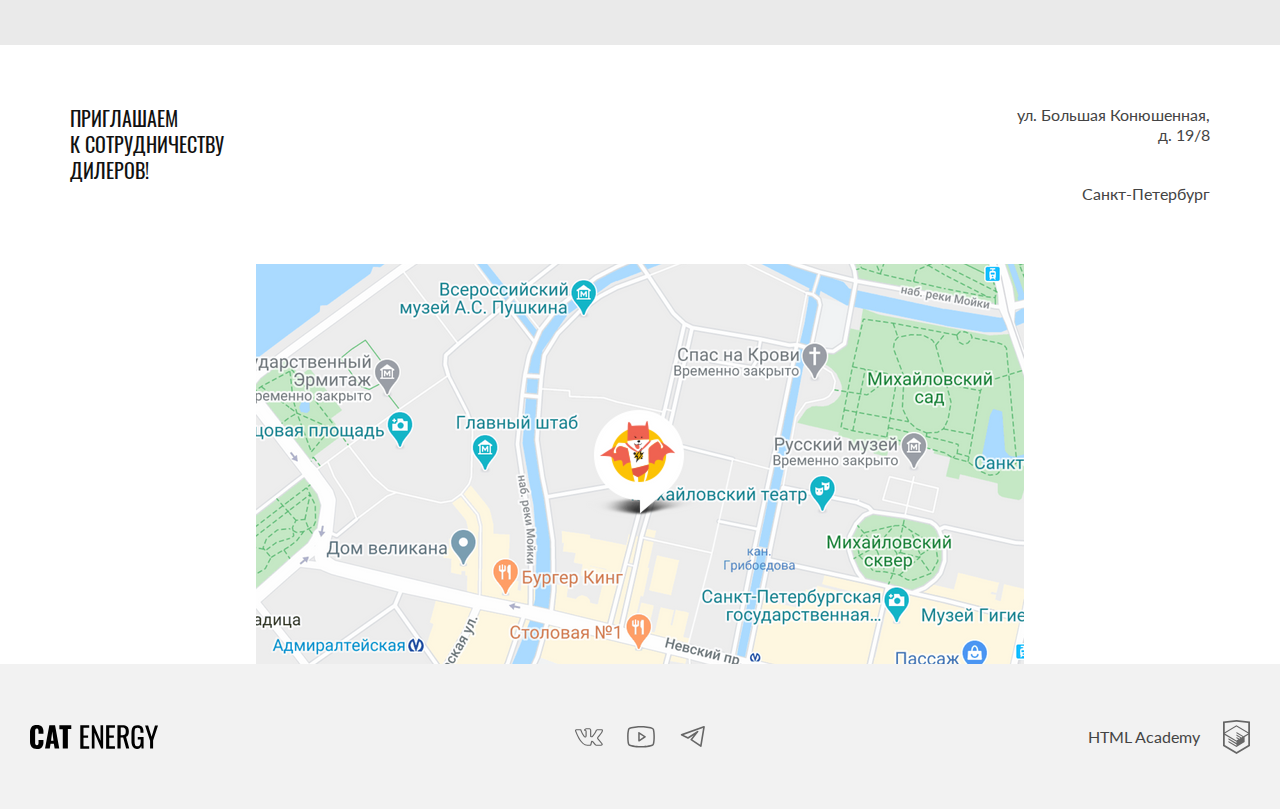
==== commit 22ca00c3: "Deploying to gh-pages from @ Roman3341/674811-cat-energy-2@ed166579ca62f5c274d2050734088ae32e2a0ea7 " ====
--- a/index.html
+++ b/index.html
@@ -1 +1 @@
-<!DOCTYPE html><html class="page" lang="ru"><head><meta charset="UTF-8"><title>Название проекта</title><meta name="viewport" content="width=device-width,initial-scale=1"><link rel="stylesheet" href="styles/styles.css"><script src="scripts/index.js" defer="defer"></script></head><body class="page__body"><header class="header"><h1 class="visually-hidden">Магазин питания для кошек Cat energy</h1><nav class="navigation header__site-navigation"><a class="navigation__logo-link" href="#"><picture><source type="image/svg+xml" media="(min-width: 1440px)" srcset="./images/header-logo-desktop.svg" width="202" height="59"><source type="image/svg+xml" media="(min-width: 768px)" srcset="./images/header-logo-tablet.svg" width="174" height="50"><img class="navigation__logo-img-cat" src="./images/header-logo-mobile-cat.svg" width="33" height="38" alt="Лого магазина"></picture></a><a class="navigation__logo-link navigation__logo-link--mobile-name" href="#"><img class="navigation__logo-img-words" src="./images/header-logo-mobile-words.svg" width="101" height="18" alt="Название магазина"></a><ul class="navigation__categories-list"><li class="navigation__categories-item navigation__categories-item--active"><a class="navigation__categories-link" href="#">Главная</a></li><li class="navigation__categories-item"><a class="navigation__categories-link" href="./catalog.html">Каталог продукции</a></li><li class="navigation__categories-item"><a class="navigation__categories-link" href="#">Подбор программы</a></li></ul><button class="burger-button navigation__button-close" type="button" aria-label="Закрыть меню"></button></nav></header><main class="page__main"><section class="programs-advertisement"><h2 class="title title--section programs-advertisement__title">Функциональное питание для котов</h2><p class="text text--middle programs-advertisement__slogan">Занялся собой? Займись котом!</p><picture><source type="image/jpeg" media="(min-width: 1440px)" srcset="./images/index-main-can-desktop@1x.jpg, ./images/index-main-can-desktop@2x.jpg 2x" width="552" height="499"><source type="image/jpeg" media="(min-width: 768px)" srcset="./images/index-main-can-tablet@1x.jpg, ./images/index-main-can-tablet@2x.jpg 2x" width="709" height="609"><img class="programs-advertisement__image" src="./images/index-main-can-mobile@1x.jpg" srcset="./images/index-main-can-mobile@2x.jpg 2x" width="280" height="270" alt="Cat energy с курицей"></picture><a class="link link--green" href="#">Подобрать программу</a></section><section class="modes"><h2 class="visually-hidden">Режимы похудения</h2><div class="modes__wrapper"><h3 class="title title--modes modes__title">Похудение</h3><p class="modes__text">Ваш кот весит больше собаки и почти утратил способность лазить по деревьям? Пора на диету! Cat Energy Slim поможет вашему питомцу сбросить лишний вес.</p><a class="modes__link" href="#">каталог slim</a></div><div class="modes__wrapper"><h3 class="title title--modes modes__title">Набор массы</h3><p class="modes__text">Заработать авторитет среди дворовых котов и даже собак? Серия Cat Energy Pro поможет вашему коту нарастить необходимые мышцы!</p><a class="modes__link" href="#">Каталог pro</a></div></section><section class="product-information"><h2 class="title title--midle product-information__title">Как это работает</h2><ul class="product-information__list"><li class="product-information__list-item"><p class="product-information__list-text">Функциональное питание содержит только полезные питательные вещества.</p></li><li class="product-information__list-item"><p class="product-information__list-text">Выпускается в виде порошка, который нужно лишь залить кипятком и готово.</p></li><li class="product-information__list-item"><p class="product-information__list-text">Замените один-два приема обычной еды на наше функциональное питание.</p></li><li class="product-information__list-item"><p class="product-information__list-text">Уже через месяц наслаждайтесь изменениями к лучшему вашего питомца!</p></li></ul></section><section class="living-example"><h2 class="title title--midle">Живой пример</h2><p class="living-example__story">Борис сбросил 5 кг за 2 месяца, просто заменив свой обычный корм на Cat Energy Slim. Отличный результат без изнуряющих тренировок! При этом он не менял своих привычек и по-прежнему спит по 16 часов в день.</p><dl class="living-example__information-list"><div class="living-example__information-wrapper"><dt class="living-example__information-meaning">5 КГ</dt><dd class="living-example__information-description">Снижение веса</dd></div><div class="living-example__information-wrapper"><dt class="living-example__information-meaning">60 ДНЕЙ</dt><dd class="living-example__information-description">Затрачено времени</dd></div></dl><p class="living-example__final-price text text--bold">Затраты на питание: 15 000 РУБ.</p><div class="living-example__slider-wrapper"><picture><source type="image/jpeg" media="(min-width: 768px)" srcset="./images/living-example-tablet-before@1x.jpg, ./images/living-example-tablet-before@2x.jpg 2x" width="560" height="512"><img class="living-example__slider-img" src="./images/living-example-mobile-before@1x.jpg" srcset="./images/living-example-mobile-before@2x.jpg 2x" width="280" height="256" alt="Толстый кот"></picture><picture><source type="image/jpeg" media="(min-width: 768px)" srcset="./images/living-example-tablet-after@1x.jpg, ./images/living-example-tablet-after@2x.jpg 2x" width="560" height="512"><img class="living-example__slider-img living-example__slider-img--thin" src="./images/living-example-mobile-after@1x.jpg" srcset="./images/living-example-mobile-after@2x.jpg 2x" width="280" height="256" alt="Худой кот"></picture><button class="living-example__slider-button" type="button" aria-label="Кнопка слайдера"></button></div></section></main><footer class="page__footer footer"><section class="location"><h2 class="visually-hidden">Наше местонахождение</h2><div><p class="text text--bold location__invite">Приглашаем к сотрудничеству дилеров!</p><p class="text text--middle location__adress">ул. Большая Конюшенная, д. 19/8 Санкт-Петербург</p></div><picture><source type="image/png" media="(min-width: 1440px)" srcset="./images/location-desktop-map@1x.png, ./images/location-desktop-map@2x.png 2x" width="1440" height="400"><source type="image/png" media="(min-width: 768px)" srcset="./images/location-tablet-map@1x.png, ./images/location-tablet-map@2x.png 2x" width="768" height="400"><img class="location__map" src="./images/location-mobile-map@1x.png" srcset="./images/location-mobile-map@2x.png 2x" width="320" height="362" alt="Cat energy с курицей"></picture></section><div class="footer__wrapper"><a class="footer__logo-link" href="#"><img class="footer__logo-img" src="./images/footer-logo-words.svg" width="128" height="24" alt="Название магазина"></a><ul class="footer__socials-list socials"><li class="socials__item"><a class="socials__link socials__link--vk" href="#"></a></li><li class="socials__item"><a class="socials__link socials__link--youtube" href="#"></a></li><li class="socials__item"><a class="socials__link socials__link--tg" href="#"></a></li></ul><a class="footer__wrapper-link" href="#"><span class="footer__link-academy-name">HTML Academy</span> <img class="footer__link-academy-logo" src="./images/foote-academy-logo.svg" width="27" height="34" alt="Логотип Академии"></a></div></footer></body></html>+<!DOCTYPE html><html class="page" lang="ru"><head><meta charset="UTF-8"><title>Название проекта</title><meta name="viewport" content="width=device-width,initial-scale=1"><link rel="stylesheet" href="styles/styles.css"><link rel="icon" href="favicons/favicon-32x32.png" type="image/png"><script src="scripts/index.js" defer="defer"></script></head><body class="page__body"><header class="container header header--index page__header"><h1 class="visually-hidden">Магазин питания для кошек Cat energy</h1><nav class="navigation navigation--close header__site-navigation"><a class="navigation__menu-link navigation__menu-link--logo" href="#"><picture><source type="image/svg+xml" media="(min-width: 1440px)" srcset="./images/header-logo-desktop.svg" width="202" height="59"><source type="image/svg+xml" media="(min-width: 768px)" srcset="./images/header-logo-tablet.svg" width="174" height="50"><img class="navigation__logo-img-cat" src="./images/header-logo-mobile-cat.svg" width="33" height="38" alt="Лого магазина"></picture><img class="navigation__logo-img-words" src="./images/header-logo-mobile-words.svg" width="101" height="18" alt="Название магазина"></a><ul class="navigation__categories-list navigation__categories-list--index"><li class="navigation__categories-item navigation__categories-item--active"><a class="navigation__menu-link" href="#">Главная</a></li><li class="navigation__categories-item"><a class="navigation__menu-link" href="./catalog.html">Каталог продукции</a></li><li class="navigation__categories-item"><a class="navigation__menu-link" href="./programs.html">Подбор программы</a></li></ul><button class="navigation__button-close" type="button" aria-label="Закрыть меню"><span class="navigation__button-close-strip"></span></button></nav></header><main class="page__main"><section class="programs-advertisement container"><div class="programs-advertisement__wrapper"><h2 class="title title--section title--main-index programs-advertisement__title">Функциональное питание для котов</h2><p class="text text--main-slogan programs-advertisement__slogan">Занялся собой? Займись котом!</p><picture><source type="image/jpeg" media="(min-width: 1440px)" srcset="./images/index-main-desktop@1x.png, ./images/index-main-desktop@2x.png 2x" width="552" height="499"><source type="image/jpeg" media="(min-width: 768px)" srcset="./images/index-main-can-tablet@1x.jpg, ./images/index-main-can-tablet@2x.jpg 2x" width="709" height="609"><img class="programs-advertisement__image" src="./images/index-main-can-mobile@1x.png" srcset="./images/index-main-can-mobile@2x.png 2x" width="280" height="270" alt="Cat energy с курицей"></picture><a class="link link--green link--main-index programs-advertisement__button" href="#">Подобрать программу</a></div></section><section class="modes container"><h2 class="visually-hidden">Режимы похудения</h2><div class="modes__wrapper"><h3 class="title title--middle modes__title">Похудение</h3><p class="text text--small modes__text">Ваш кот весит больше собаки и почти утратил способность лазить по деревьям? Пора на диету! Cat Energy Slim поможет вашему питомцу сбросить лишний вес.</p><a class="text text--middle-link modes__link" href="#">Каталог slim</a></div><div class="modes__wrapper modes__wrapper--mass"><h3 class="title title--middle modes__title">Набор массы</h3><p class="text text--small modes__text">Заработать авторитет среди дворовых котов и даже собак? Серия Cat Energy Pro поможет вашему коту нарастить необходимые мышцы!</p><a class="text text--middle-link modes__link" href="#">Каталог pro</a></div></section><section class="product-information container"><h2 class="title title--section product-information__title">Как это работает</h2><ul class="product-information__list"><li class="product-information__list-item product-information__list-item--health"><p class="text text--small product-information__list-text">Функциональное питание содержит только полезные питательные вещества.</p></li><li class="product-information__list-item product-information__list-item--powder"><p class="text text--small product-information__list-text">Выпускается в виде порошка, который нужно лишь залить кипятком и готово.</p></li><li class="product-information__list-item product-information__list-item--food"><p class="text text--small product-information__list-text">Замените один-два приема обычной еды на наше функциональное питание.</p></li><li class="product-information__list-item product-information__list-item--time"><p class="text text--small product-information__list-text">Уже через месяц наслаждайтесь изменениями к лучшему вашего&nbsp;питомца!</p></li></ul></section><section class="living-example"><div class="living-example__section-wrapper container"><div class="living-example__wrapper"><h2 class="title title--section living-example__title">Живой пример</h2><p class="text text--small living-example__story">Борис сбросил 5 кг за 2 месяца, просто заменив свой обычный корм на Cat Energy Slim. Отличный результат без изнуряющих тренировок! При этом он не менял своих привычек и по-прежнему спит по 16 часов в день.</p><div class="living-example__information"><dl class="living-example__information-list"><div class="living-example__information-wrapper"><dt class="text text--livig-example-meaning living-example__information-meaning">5 КГ</dt><dd class="text text--very-small living-example__information-description">Снижение веса</dd></div><div class="living-example__information-wrapper"><dt class="text text--livig-example-meaning living-example__information-meaning">60 ДНЕЙ</dt><dd class="text text--very-small living-example__information-description living-example__information-description--time">Затрачено времени</dd></div></dl><p class="living-example__final-price text text--middle">Затраты на питание: <span class="living-example__final-price-meaning">15 000 РУБ.</span></p></div></div><div class="living-example__slider-wrapper"><div class="living-example__slider-img-wrapper living-example__slider-img-wrapper--fat"><picture><source type="image/jpeg" media="(min-width: 768px)" srcset="./images/living-example-tablet-before@1x.png, ./images/living-example-tablet-before@2x.png 2x" width="560" height="512"><img class="living-example__slider-img" src="./images/living-example-mobile-before@1x.png" srcset="./images/living-example-mobile-before@2x.png 2x" width="280" height="256" alt="Толстый кот"></picture></div><div class="living-example__slider-img-wrapper"><picture><source type="image/jpeg" media="(min-width: 768px)" srcset="./images/living-example-tablet-after@1x.png, ./images/living-example-tablet-after@2x.png 2x" width="560" height="512"><img class="living-example__slider-img" src="./images/living-example-mobile-after@1x.png" srcset="./images/living-example-mobile-after@2x.png 2x" width="280" height="256" alt="Худой кот"></picture></div><button class="living-example__slider-button" type="button" aria-label="Кнопка слайдера"></button></div></div></section></main><footer class="page__footer footer"><section class="location location--index"><h2 class="visually-hidden">Наше местонахождение</h2><div class="location__wrapper location__wrapper--index"><div class="location__text-wrapper container"><p class="text text--middle-bigger location__text location__text--invite">Приглашаем к&nbsp;сотрудничеству дилеров!</p><p class="text text--small location__text location__text--adress">ул. Большая Конюшенная, д. 19/8 <span class="location__text location__text--city">Санкт-Петербург</span></p></div><picture><source type="image/png" media="(min-width: 1440px)" srcset="./images/location-desktop-map@1x.png, ./images/location-desktop-map@2x.png 2x" width="1440" height="400"><source type="image/png" media="(min-width: 768px)" srcset="./images/location-tablet-map@1x.png, ./images/location-tablet-map@2x.png 2x" width="768" height="400"><img class="location__map-img" src="./images/location-mobile-map@1x.png" srcset="./images/location-mobile-map@2x.png 2x" width="320" height="362" alt="Наше местонахождение"></picture></div><iframe class="location__map" src="https://www.google.com/maps/embed?pb=!1m14!1m8!1m3!1d1996.7929883483553!2d30.3172265!3d59.9687573!3m2!1i1024!2i768!4f13.1!3m3!1m2!1s0x4696310fca5afc31%3A0x5f2ac55f567b2400!2sHTML%20Academy!5e0!3m2!1sru!2sru!4v1736928696914!5m2!1sru!2sru" allowfullscreen="" loading="lazy" referrerpolicy="no-referrer-when-downgrade" title="Офис компании по адресу набережная реки Карповки, 5, литера П, Санкт-Петербург"></iframe></section><div class="footer__wrapper-background"><div class="footer__wrapper container"><a class="footer__logo-link" href="#" aria-label="Название магазина"><svg width="128" height="24" viewBox="0 0 128 24" role="img"><use href="./icons/stack.svg#footer-logo-words"></use></svg></a><ul class="footer__socials-list socials"><li class="socials__item"><a class="socials__link socials__link--vk" href="#" aria-label="Мы ВКонтакте"></a></li><li class="socials__item"><a class="socials__link socials__link--youtube" href="#" aria-label="Мы ВКонтакте"></a></li><li class="socials__item"><a class="socials__link socials__link--tg" href="#" aria-label="Мы ВКонтакте"></a></li></ul><a class="footer__wrapper-link" href="#"><span class="footer__link-academy-name">HTML Academy</span></a></div></div></footer></body></html>--- a/styles/styles.css
+++ b/styles/styles.css
@@ -1 +1 @@
-@font-face{font-family:Lato;font-weight:400;font-style:normal;font-display:swap;src:url(../fonts/lato/Lato-Regular.woff2)format("woff2")}@font-face{font-family:Oswald;font-weight:400;font-style:normal;font-display:swap;src:url(../fonts/oswald/oswaldregular.woff2)format("woff2")}.page{font-family:Oswald,Arial,sans-serif}.header{color:#fff;background-color:#639;padding:10px 15px}.navigation{color:#000;background-color:#fff;font-size:20px;line-height:20px}+html{box-sizing:border-box}body,html{width:100%}*,:before,:after{box-sizing:border-box}img{object-fit:contain;max-width:100%}@font-face{font-family:Lato;font-weight:400;font-style:normal;font-display:swap;src:url(../fonts/lato/Lato-Regular.woff2)format("woff2")}@font-face{font-family:Oswald;font-weight:400;font-style:normal;font-display:swap;src:url(../fonts/oswald/oswaldregular.woff2)format("woff2")}.visually-hidden{white-space:nowrap;-webkit-clip-path:inset(100%);clip-path:inset(100%);clip:rect(0 0 0 0);border:0;width:1px;height:1px;margin:-1px;padding:0;position:absolute;overflow:hidden}.container{min-width:240px;max-width:767px;margin:0 auto;padding-left:20px;padding-right:20px}@media (width>=768px){.container{max-width:1439px;padding:0 30px}}@media (width>=1440px){.container{max-width:1440px;padding:0 110px}}@media (width>=768px){.container--programs{max-width:1439px;padding:0 70px}}@media (width>=1440px){.container--programs{padding:0 110px}}.page{min-width:300px;font-family:Oswald,Arial,sans-serif}@media (width>=768px){.page__header{margin-bottom:61px}}@media (width>=1440px){.page__header{margin-bottom:68px}}.page__body{margin:0}.page__main,.page__main-title{position:relative}.page__main-title--catalog{margin:0 0 41px}@media (width>=768px){.page__main-title--catalog{text-align:left;border:0;margin-bottom:165px}}@media (width>=1440px){.page__main-title--catalog{margin-bottom:165px}}.page__main-title--programs{margin-bottom:54px}@media (width>=1440px){.page__main-title--programs{padding-left:110px}}.header{color:#fff}@media (width<=767px){.header{padding:0}}@media (width>=1440px){.header--index:after{content:"";z-index:-1;background-color:#4e4d53;background-image:linear-gradient(90deg,#fff 50%,#68b838d9 50%),url(../images/index-background-desktop@2x.png);background-position:100% 0;background-repeat:no-repeat;background-size:contain;width:100%;height:694px;display:block;position:absolute;top:0;right:0}}@media (width>=768px){.header__site-navigation{padding-top:25px}}@media (width>=1440px){.header__site-navigation{padding-top:55px}}.socials{border:1px solid #d9d9d9;border-left:0;border-right:0;justify-content:center;column-gap:24px;width:100%;margin:0;padding:20px 0;list-style:none;display:flex}@media (width>=768px){.socials{border:0;max-width:132px;padding:0 0 0 36px}}.socials__link{width:28px;height:22px;display:block;position:relative}.socials__link:after{content:"";background-color:#666;width:28px;height:22px;display:block;position:absolute;top:0;left:0;-webkit-mask-position:50%;mask-position:50%;-webkit-mask-repeat:no-repeat;mask-repeat:no-repeat}.socials__link--vk:after{-webkit-mask-image:url(../icons/stack.svg#footer-icon-vk);mask-image:url(../icons/stack.svg#footer-icon-vk)}.socials__link--youtube:after{-webkit-mask-image:url(../icons/stack.svg#footer-icon-youtube);mask-image:url(../icons/stack.svg#footer-icon-youtube)}.socials__link--tg:after{-webkit-mask-image:url(../icons/stack.svg#footer-icon-tg);mask-image:url(../icons/stack.svg#footer-icon-tg)}.socials__link:hover:after,.socials__link:focus:after{background-color:#68b738}.socials__link:active:after{opacity:.3}.title{font-weight:400}.title--section{font-size:36px;line-height:36px}@media (width>=768px){.title--section{text-align:left;font-size:60px;line-height:60px}}.title--section-green-stripe{font-size:24px;line-height:24px}@media (width>=768px){.title--section-green-stripe{font-size:32px;line-height:32px}}@media (width>=1440px){.title--section-green-stripe{font-size:40px;line-height:40px}}.title--section-green-stripe-programs{font-size:24px;line-height:24px}@media (width>=768px){.title--section-green-stripe-programs{font-size:36px;line-height:36px}}@media (width>=1440px){.title--section-green-stripe-programs{font-size:40px;line-height:40px}}.title--page-main{padding-top:27px;font-size:36px;line-height:36px}@media (width>=768px){.title--page-main{margin-left:auto;margin-right:auto;padding-top:0;padding-bottom:0;font-size:60px;line-height:60px}}.title--middle{text-transform:uppercase;color:#000;font-size:24px;line-height:37px}@media (width>=768px){.title--middle{font-size:36px;line-height:36px}}@media (width<=767px){.title--main-index{color:#fff}}.stripe-wrapper{position:relative}.stripe-wrapper:before{content:"";z-index:2;background-color:#68b738;width:100%;height:2px;position:absolute;top:12px;left:0;transform:translateY(-50%)}@media (width>=768px){.stripe-wrapper:before{top:16px}}@media (width>=1440px){.stripe-wrapper:before{top:20px}}.stripe-wrapper__title{z-index:2;background-color:#fff;margin:0;padding-left:20px;padding-right:40px;display:inline-block;position:relative}@media (width>=768px){.stripe-wrapper__title{max-width:-moz-fit-content;max-width:fit-content;padding-left:40px}}@media (width>=1440px){.stripe-wrapper__title{font-size:40px;line-height:40px}}.stripe-wrapper__title.stripe-wrapper__title--programs{max-width:227px;padding-right:20px}@media (width>=768px){.stripe-wrapper__title.stripe-wrapper__title--programs{max-width:-moz-fit-content;max-width:fit-content;padding-right:40px}}@media (width>=1440px){.stripe-wrapper__title.stripe-wrapper__title--programs{font-size:36px;line-height:36px}}.text{color:#444}.text--main-slogan{color:#fff;text-transform:uppercase;margin-bottom:29px;font-size:14px;line-height:14px}@media (width>=768px){.text--main-slogan{color:#000;font-size:20px;line-height:20px}}.text--small{color:#444;font-family:Lato,Arial,sans-serif;font-size:14px;line-height:18px}@media (width>=768px){.text--small{font-size:16px;line-height:24px}.text--small-additional-goods{line-height:20px}}.text--middle-link{color:#000;text-transform:uppercase;font-size:16px;line-height:16px;text-decoration:none}@media (width>=768px){.text--middle-link{padding:4px 0;font-size:20px;line-height:30px}}.text--middle{color:#000;text-transform:uppercase;font-size:14px;line-height:20px}@media (width>=768px){.text--middle{font-size:20px}}.text--middle-bigger{color:#111;font-size:16px;line-height:20px}@media (width>=768px){.text--middle-bigger{font-size:20px;line-height:26px}}.text--middle-bigger-catalog{color:#222;text-transform:uppercase;font-size:16px;line-height:20px;text-decoration:none}@media (width>=768px){.text--middle-bigger-catalog{text-align:center;font-size:20px;line-height:24px}}.text--livig-example-meaning{text-transform:uppercase;color:#000;font-size:24px;line-height:24px}@media (width>=768px){.text--livig-example-meaning{font-size:30px;line-height:37px}}.text--very-small-catalog{color:#444;font-family:Lato,Arial,sans-serif;font-size:12px;line-height:16px}@media (width>=768px){.text--very-small-catalog{font-size:16px;line-height:20px}}.text--very-small{font-family:Lato,Arial,sans-serif;font-size:12px;line-height:12px}@media (width>=768px){.text--very-small{font-size:14px;line-height:14px}}.text--additional-goods-item-title{color:#222;text-transform:uppercase;font-size:16px;line-height:16px}@media (width>=768px){.text--additional-goods-item-title{font-size:20px;line-height:20px}}.text--middle-catalog-white{color:#fff;font-family:Lato,Arial,sans-serif;font-size:16px;font-weight:400;line-height:20px}.text--middle-catalog-promotions{color:#000;font-size:16px;line-height:24px}@media (width>=768px){.text--middle-catalog-promotions{font-size:24px;line-height:32px}}.text--middle-programs-subtitle{color:#000;text-transform:uppercase;font-size:14px;line-height:18px}@media (width>=768px){.text--middle-programs-subtitle{font-size:20px;line-height:30px}}.text--middle-programs-label{color:#444;text-transform:uppercase;font-size:16px;line-height:18px}@media (width>=768px){.text--middle-programs-label{font-size:20px;line-height:29px}}.navigation{background-color:#fff;flex-direction:column;font-size:20px;line-height:20px;display:flex;position:relative}@media (width<=767px){.navigation--close{border-bottom:1px solid #e6e6e6}.navigation--close .navigation__button-close{display:block}.navigation--open .navigation__button-close{display:block;top:23px;right:17px}}@media (width>=768px){.navigation{background-color:#0000;flex-direction:row;justify-content:space-between}}@media (width<=767px){.navigation--close .navigation__categories-list{display:none}}.navigation--close .navigation__button-close:before{top:3px;transform:rotate(0)}.navigation--close .navigation__button-close:after{top:auto;bottom:3px;transform:rotate(0)}.navigation--close .navigation__button-close-strip{top:auto;bottom:calc(50% - 1px);transform:rotate(0)}@media (width<=767px){.navigation--open .navigation__categories-list{z-index:10;background-color:#fff;width:100%;position:absolute;top:67px}}.navigation__categories-list{color:#000;margin:0;padding-left:0;list-style:none;display:block}@media (width>=768px){.navigation__categories-list{padding-right:2px;display:flex}}@media (width>=1440px){.navigation__categories-list{padding-right:2px}.navigation__categories-list--index{color:#fff}}.navigation__categories-item{position:relative}@media (width<=767px){.navigation__categories-item{border-bottom:1px solid #e6e6e6}.navigation__categories-item:first-child{border-top:1px solid #e6e6e6}}@media (width>=768px){.navigation__categories-item{margin-right:33px}.navigation__categories-item:last-child{margin-right:0}.navigation__categories-item--active:before{content:"";background-color:#68b738;width:100%;height:2px;display:block;position:absolute;bottom:6px;left:0}}@media (width>=1440px){.navigation__categories-item--active:before{bottom:11px}.navigation__categories-list--index .navigation__categories-item--active:before{background-color:#fff}}.navigation__menu-link{color:inherit;text-transform:uppercase;justify-content:center;width:100%;padding:22px 20px;text-decoration:none;display:flex}@media (width>=768px){.navigation__menu-link{padding:14px 0 10px;font-size:18px;line-height:24px}}@media (width>=1440px){.navigation__menu-link{padding-top:16px;font-size:20px;line-height:30px}}.navigation__menu-link:hover{opacity:.6}.navigation__menu-link:active{opacity:.3}.navigation__menu-link--logo{grid-template-rows:1fr;grid-template-columns:60px 1fr;align-items:center;width:calc(100% - 62px);padding:15px 20px 12px;display:grid}@media (width>=768px){.navigation__menu-link--logo{width:174px;padding:0;display:block}}@media (width>=1440px){.navigation__menu-link--logo{width:202px}}.navigation__menu-link--logo:hover{opacity:.8}.navigation__menu-link--logo:active{opacity:.6}.navigation__logo-img-words{justify-self:center;display:block}@media (width>=768px){.navigation__logo-img-words{display:none}}.navigation__button-close{cursor:pointer;background-color:#fff;border:none;width:24px;height:24px;padding:0;display:none;position:absolute;top:19px;right:21px}@media (width>=768px){.navigation__button-close{display:none}}.navigation__button-close-strip{background-color:#000;width:100%;height:2px;display:block;position:absolute;top:7px;left:0;transform:rotate(-45deg)}.navigation__button-close:before,.navigation__button-close:after{content:"";background:#000;width:100%;height:2px;display:block;position:absolute;left:0}.navigation__button-close:before{top:7px;transform:rotate(45deg)}.navigation__button-close:after{top:7px;transform:rotate(-45deg)}.programs-advertisement{background-image:linear-gradient(#68b838d9 302px,#fff 302px),url(../images/index-background-mobile@2x.jpg);background-position:top;background-repeat:no-repeat;background-size:contain;margin-bottom:20px;padding-top:27px;position:relative}@media (width<=767px){.programs-advertisement{background-color:#4e4d53}}@media (width>=768px){.programs-advertisement{background-color:#fff;background-image:none;min-height:810px;margin-bottom:0;padding-top:0;padding-left:120px;padding-right:30px}}@media (width>=1440px){.programs-advertisement{background-color:#0000;min-height:auto;margin-bottom:89px;padding-bottom:44px;padding-left:190px;padding-right:110px}}.programs-advertisement__wrapper{display:block}@media (width>=768px){.programs-advertisement__wrapper{padding:0}}@media (width>=1440px){.programs-advertisement__wrapper{min-height:500px;padding-top:83px;position:relative}}.programs-advertisement__title{text-align:center;margin-top:0;margin-bottom:25px}@media (width>=768px){.programs-advertisement__title{text-align:left;max-width:577px;margin-bottom:40px}}@media (width>=1440px){.programs-advertisement__title{max-width:475px}}.programs-advertisement__slogan{text-align:center;margin-top:0;margin-bottom:29px}@media (width>=768px){.programs-advertisement__slogan{text-align:left;margin-bottom:50px}}@media (width>=1440px){.programs-advertisement__slogan{max-width:475px}}.programs-advertisement__image{margin-bottom:3px;margin-left:auto;margin-right:auto;display:block}@media (width>=768px){.programs-advertisement__image{z-index:0;width:709px;height:609px;margin-bottom:0;position:absolute;bottom:0;left:30px}}@media (width>=1440px){.programs-advertisement__image{width:552px;height:499px;bottom:0;left:calc(50% - 203px)}}.link{color:#fff;text-transform:uppercase;text-align:center;cursor:pointer;border:0;padding-top:10px;padding-bottom:10px;font-family:Oswald,Arial,sans-serif;font-size:16px;line-height:20px;text-decoration:none;display:block}@media (width>=768px){.link{font-size:16px;line-height:20px}}.link--green{background-color:#68b738}.link--green:hover{background-color:#5eaa2f}.link--green:active{color:#ffffff4d}.link--green-promotions{background-color:#68b738;padding-top:15px;padding-bottom:15px;font-size:20px;line-height:26px}.link--grey{color:#444;background-color:#f2f2f2;width:100%}.link--grey:hover{background-color:#ebebeb}.link--grey:active{color:#4444444d}@media (width>=768px){.link--main-index{z-index:1;padding:14px 26px;font-size:20px;line-height:26px;display:inline-block;position:relative}}.modes{margin-bottom:20px}@media (width>=768px){.modes{margin-bottom:45px}}@media (width>=1440px){.modes{justify-content:space-between;margin-bottom:71px;display:flex}}.modes__wrapper{background-color:#f2f2f2;margin-bottom:20px;padding:30px 20px 18px;position:relative}@media (width>=768px){.modes__wrapper{margin-bottom:30px;padding:77px 63px 56px 52px}}@media (width>=1440px){.modes__wrapper{min-width:570px;margin-bottom:0;padding-bottom:59px;padding-right:61px}}.modes__wrapper:last-child{margin-bottom:0}.modes__wrapper:before{content:"";background-color:#68b738;border-radius:50%;width:50px;height:50px;display:block;position:absolute;top:24px;left:21px}@media (width>=768px){.modes__wrapper:before{width:200px;height:200px;top:92px;left:auto;right:63px}}@media (width>=1440px){.modes__wrapper:before{width:100px;height:100px;top:47px;left:52px;right:auto}}.modes__wrapper:after{content:"";background-image:url(../icons/stack.svg#programs-mobile-cat-slim);width:36px;height:50px;display:block;position:absolute;top:21px;left:27px}@media (width>=768px){.modes__wrapper:after{width:140px;height:194px;top:81px;left:auto;right:93px}}@media (width>=1440px){.modes__wrapper:after{width:70px;height:97px;top:41px;left:67px}}.modes__wrapper--mass:after{content:"";background-image:url(../icons/stack.svg#programs-mobile-cat-strong);width:67px;height:28px;display:block;position:absolute;top:35px;left:12px}@media (width>=768px){.modes__wrapper--mass:after{width:268px;height:112px;top:135px;left:auto;right:25px}}@media (width>=1440px){.modes__wrapper--mass:after{width:134px;height:56px;top:67px;left:33px}}.modes__title{text-align:left;margin-top:0;margin-bottom:29px;margin-left:71px}@media (width>=768px){.modes__title{margin:0 0 24px}}@media (width>=1440px){.modes__title{margin-bottom:73px;margin-left:162px}}.modes__text{border-bottom:1px solid #d9d9d9;margin:0 0 15px;padding-bottom:23px}@media (width>=768px){.modes__text{border:0;max-width:340px;margin-bottom:53px;padding-bottom:0}}@media (width>=1440px){.modes__text{max-width:457px;margin-bottom:28px}}.modes__link{padding-right:57px;position:relative}.modes__link.modes__link:hover.modes__link:after{background-position-x:-2px;width:32px;height:10px;transition:all .2s}.modes__link:active{opacity:.3}.modes__link:after{content:"";background-image:url(../icons/stack.svg#programs-arrow-long);background-position-x:-7px;background-repeat:no-repeat;width:35px;height:10px;transition:all .4s;display:block;position:absolute;top:calc(50% - 6px);right:5px}@media (width>=768px){.modes__link:after{right:-4px}}.product-information{background-color:#fff;margin-bottom:49px;position:relative}@media (width>=768px){.product-information{margin-bottom:46px}}@media (width>=1440px){.product-information{margin-bottom:67px}}.product-information__title{text-align:left;margin:0 auto 42px 0}@media (width>=768px){.product-information__title{margin-bottom:32px}}.product-information__list{margin:0;padding-left:0;list-style:none}@media (width>=768px){.product-information__list{counter-reset:list 0;flex-wrap:wrap;justify-content:space-between;gap:37px 20px;padding-right:79px;display:flex}}@media (width>=1440px){.product-information__list{gap:37px 84px;justify-content:unset;padding-right:0}}.product-information__list-item{min-height:60px;padding-left:80px;position:relative}.product-information__list-item:not(:last-child){margin-bottom:20px}@media (width>=768px){.product-information__list-item:not(:last-child){margin-bottom:0}.product-information__list-item:first-child{max-width:224px}}@media (width>=1440px){.product-information__list-item:first-child{max-width:240px}}.product-information__list-item:after{content:"";z-index:10;display:block;position:absolute}.product-information__list-item:before{content:"";background-color:#68b738;width:60px;height:60px;display:block;position:absolute;top:0;left:0}@media (width>=768px){.product-information__list-item:before{width:80px;height:80px;top:40px;left:0}.product-information__list-item{max-width:245px;padding-top:151px;padding-bottom:57px;padding-left:0}}@media (width>=1440px){.product-information__list-item{max-width:242px}}.product-information__list-item--health:after{background-image:url(../icons/stack.svg#about-leaf);width:25px;height:28px;top:16px;left:18px}@media (width>=768px){.product-information__list-item--health:after{top:67px;left:27px}}.product-information__list-item--powder:after{content:"";z-index:10;background-image:url(../icons/stack.svg#about-powder);width:26px;height:29px;display:block;position:absolute;top:16px;left:18px}@media (width>=768px){.product-information__list-item--powder:after{top:66px;left:27px}}.product-information__list-item--food:after{content:"";z-index:10;background-image:url(../icons/stack.svg#about-knife-spoon);width:25px;height:30px;display:block;position:absolute;top:15px;left:18px}@media (width>=768px){.product-information__list-item--food:after{top:65px;left:28px}}.product-information__list-item--time:after{content:"";z-index:10;background-image:url(../icons/stack.svg#about-watches);width:26px;height:31px;display:block;position:absolute;top:15px;left:18px}@media (width>=768px){.product-information__list-item--time:after{top:64px;left:27px}}.product-information__list-text{margin:0;padding-top:2px}@media (width>=768px){.product-information__list-text{z-index:2;padding-top:0;position:relative}.product-information__list-text:before{counter-increment:list;content:counter(list);color:#f2f2f2;z-index:-1;font-family:Oswald,Arial,sans-serif;font-size:280px;line-height:280px;position:absolute;top:-150px;right:-2px}}@media (width>=1440px){.product-information__list-text:before{right:-5px}.product-information__list-item:first-child .product-information__list-text:before{right:16px}}.living-example{background-color:#eaeaea;padding-top:25px;padding-bottom:35px}@media (width>=768px){.living-example{background-image:linear-gradient(#fff 619px,#eaeaea 619px);border-top:1px solid #e6e6e6;padding-top:43px;padding-bottom:96px}}@media (width>=1440px){.living-example{background-color:#eaeaea;background-image:linear-gradient(#fff 136px,#f2f2f2 136px);border:0;padding-top:0;padding-bottom:76px}}.living-example__section-wrapper{padding-top:2px}@media (width>=1440px){.living-example__section-wrapper{border:0;justify-content:space-between;display:flex}.living-example__wrapper{max-width:433px}}.living-example__title{text-align:left;margin:0 0 42px}@media (width>=768px){.living-example__title{margin-bottom:60px}}@media (width>=1440px){.living-example__title{margin-bottom:146px}}.living-example__story{margin:0 0 20px}@media (width>=768px){.living-example__story{margin-bottom:55px}}@media (width>=1440px){.living-example__story{margin-bottom:69px}}.living-example__information{margin-bottom:20px}@media (width>=768px){.living-example__information{justify-content:space-between;margin-bottom:102px;display:flex}}@media (width>=1440px){.living-example__information{flex-wrap:wrap;row-gap:57px;margin-bottom:0}}.living-example__information-list{justify-content:space-between;margin:0 0 38px;display:flex}@media (width>=768px){.living-example__information-list{column-gap:43px;margin-bottom:0;display:flex}}@media (width>=1440px){.living-example__information-list{column-gap:42px}}.living-example__information-wrapper{border:1px solid #cdcdcd;border-radius:3px;min-width:124px;padding:13px 0;display:block;position:relative}@media (width>=768px){.living-example__information-wrapper{min-width:162px;padding:15px 0 20px}}.living-example__information-meaning{text-align:center}.living-example__information-description{text-align:center;text-transform:lowercase;background-color:#eaeaea;max-width:87px;margin:0;padding:0 10px;display:inline-block;position:absolute;top:46px;left:50%;transform:translate(-50%)}@media (width>=768px){.living-example__information-description{background-color:#fff;min-width:116px;top:63px}}@media (width>=1440px){.living-example__information-description{background-color:#f2f2f2}}@media (width>=768px){.living-example__information-description--time{min-width:145px}}.living-example__final-price{text-align:center;margin:0}@media (width>=768px){.living-example__final-price{text-align:right;max-width:174px;padding-top:11px}}@media (width>=1440px){.living-example__final-price{max-width:none;padding-top:0}}@media (width>=768px){.living-example__final-price-meaning{padding-top:9px;display:inline-block}}@media (width>=1440px){.living-example__final-price-meaning{margin-left:63px;padding-top:0}}.living-example__slider-wrapper{flex-wrap:nowrap;max-width:280px;margin:0 auto;display:flex;position:relative}@media (width>=768px){.living-example__slider-wrapper{max-width:560px}}@media (width>=1440px){.living-example__slider-wrapper{margin:0}}.living-example__slider-img-wrapper{position:relative}.living-example__slider-img-wrapper--fat{z-index:10;background-color:#eaeaea;width:50%;position:absolute;top:0;left:0;overflow:hidden}@media (width>=768px){.living-example__slider-img-wrapper--fat{background-color:#0000;background-image:linear-gradient(#fff 135px,#0000 135px)}}.living-example__slider-img{max-width:none;overflow:hidden}.living-example__slider-button{z-index:10;border:2px solid #666;border-radius:2px;width:0;height:257px;padding:0;position:absolute;top:0;left:calc(50% - 2px)}@media (width>=768px){.living-example__slider-button{height:512px}}.living-example__slider-button:before{content:"";background-color:#fff;border:2px solid #666;border-radius:50%;width:40px;height:40px;position:absolute;top:calc(50% - 20px);left:calc(50% - 20px)}.living-example__slider-button:after{content:"";background-color:#666;width:24px;height:18px;position:absolute;top:calc(50% - 9px);left:calc(50% - 12px);-webkit-mask-image:url(../icons/stack.svg#slider-thumb);mask-image:url(../icons/stack.svg#slider-thumb);-webkit-mask-position:50%;mask-position:50%;-webkit-mask-repeat:no-repeat;mask-repeat:no-repeat}.living-example__slider-button:hover,.living-example__slider-button:hover:before{border-color:#68b738}.living-example__slider-button:hover:after{background-color:#68b738}.living-example__slider-button:active{opacity:.6}.location{background-color:#f2f2f2;min-height:474px;padding-left:0;padding-right:0;position:relative}@media (width>=768px){.location{min-height:600px}}@media (width>=1440px){.location{min-height:400px}}.location--index{background-color:#fff}@media (width>=1440px){.location--index{background-color:#f2f2f2}}.location__wrapper{position:relative}.location__text-wrapper{justify-content:space-between;column-gap:12px;padding-top:26px;padding-bottom:26px;display:flex}@media (width>=768px){.location__text-wrapper{padding:60px 70px}}@media (width>=1440px){.location__text-wrapper{z-index:10;background-color:#fff;width:565px;min-height:198px;padding:60px 80px;position:absolute;top:95px;left:50%;transform:translate(-610px)}}.location__text{margin:0}.location__text--invite{text-transform:uppercase;min-width:128px;max-width:177px}.location__text--adress{align-self:center;max-width:210px;line-height:20px}@media (width>=768px){.location__text--adress{text-align:right;flex-direction:column;justify-content:space-between;row-gap:20px;max-width:193px;display:flex}}@media (width>=1440px){.location__text--adress{text-align:left;max-width:157px}}@media (width>=768px){.location__text--city{margin-top:19px}}.location__map{border:0;width:100%;height:362px;display:block;position:relative}@media (width>=768px){.location__map{height:400px}}@media (width>=1440px){.location__map{margin:0 auto}}.location__map-img{z-index:0;display:block;position:absolute;top:100%;left:50%;transform:translate(-50%)}.footer{position:relative}.footer__wrapper-background{background-color:#f2f2f2}.footer__wrapper{flex-direction:column;align-items:center;padding-top:40px;padding-bottom:40px;display:flex}@media (width>=768px){.footer__wrapper{flex-direction:row;justify-content:space-between;padding-top:56px;padding-bottom:55px}}@media (width>=1440px){.footer__wrapper{padding-top:66px;padding-bottom:66px}}.footer__logo-link{height:24px;margin-bottom:20px;display:block}@media (width>=768px){.footer__logo-link{margin-bottom:0}}.footer__logo-link:hover,.footer__logo-link:focus{fill:#3e3e3e}.footer__logo-link:active{fill:#6b6b6b}.footer__link-academy-name{position:relative}.footer__link-academy-name:hover+.footer__link-academy-logo{fill:#68b738}@media (width>=768px){.footer__link-academy-logo{height:37px}}.footer__socials-list{margin-bottom:20px}@media (width>=768px){.footer__socials-list{margin-bottom:0}}.footer__wrapper-link{color:#444;width:100%;height:34px;padding-top:5px;font-family:Lato,Arial,sans-serif;font-size:16px;line-height:20px;text-decoration:none;display:inline-block;position:relative}.footer__wrapper-link:after{content:"";background-color:#666;width:27px;height:34px;position:absolute;top:-2px;right:0;-webkit-mask-image:url(../icons/stack.svg#html-academy);mask-image:url(../icons/stack.svg#html-academy)}@media (width>=768px){.footer__wrapper-link:after{top:0}}.footer__wrapper-link:hover:after,.footer__wrapper-link:focus:after{background-color:#68b738}.footer__wrapper-link:active{opacity:.3}@media (width>=768px){.footer__wrapper-link{max-width:162px;padding-top:7px}}.products{margin-bottom:23px;position:relative}@media (width>=768px){.products{margin-bottom:70px}}@media (width>=1440px){.products{margin-bottom:68px}}.products__list{margin:0;padding-left:0;padding-right:0;list-style:none}@media (width>=768px){.products__list{flex-wrap:wrap;justify-content:space-between;gap:142px 60px;margin:0 auto;padding:0 30px;display:flex}}@media (width>=1440px){.products__list{gap:144px 80px;padding:0 110px}}.products__item{border-top:1px solid #ebebeb;padding:20px 20px 25px}@media (width>=768px){.products__item{background-color:#f2f2f2;border:0;min-width:324px;padding:0}}@media (width>=1440px){.products__item{min-width:245px}}.products__item--more{border-bottom:1px solid #ebebeb}@media (width>=768px){.products__item--more{background-color:#fff;background-image:none;border:2px solid #f2f2f2}}.products__item-wrapper{flex-direction:column;display:flex}@media (width>=768px){.products__item-wrapper{padding:0 37px 40px}}.products__item-wrapper--more{align-items:center;padding-top:56px;position:relative}@media (width>=768px){.products__item-wrapper--more{padding-top:160px}}@media (width>=1440px){.products__item-wrapper--more{padding-top:149px}}.products__item-wrapper--more:before{content:"";background-color:#d3d3d3;width:30px;height:2px;position:absolute;top:18px;left:50%;transform:translate(-50%)}@media (width>=768px){.products__item-wrapper--more:before{width:60px;top:80px}}@media (width>=1440px){.products__item-wrapper--more:before{top:77px}}.products__item-wrapper--more:after{content:"";background-color:#d3d3d3;width:2px;height:30px;position:absolute;top:5px;left:50%;transform:translate(-50%)}@media (width>=768px){.products__item-wrapper--more:after{height:60px;top:50px}}.products__goods-wrapper{grid-template-rows:1fr 1fr;grid-template-columns:1fr 1fr 1fr;margin-bottom:16px;display:grid}@media (width>=768px){.products__goods-wrapper{flex-direction:column;align-items:center;margin-bottom:31px;display:flex}}@media (width>=1440px){.products__goods-wrapper{margin-bottom:34px}}.products__img-wrapper{grid-row:1/3;justify-content:center;align-items:center;width:140px;height:107px;display:grid}@media (width>=768px){.products__img-wrapper{order:1;width:200px;height:210px;margin-top:-70px;margin-bottom:20px}}@media (width>=1440px){.products__img-wrapper{width:171px;height:210px;margin-bottom:11px}}.products__item-title{grid-column:2/4;max-width:80px}@media (width>=768px){.products__item-title{order:2;max-width:135px;margin-bottom:20px}}@media (width>=1440px){.products__item-title{margin-bottom:25px}}.products__item-title--more{color:#111;max-width:100%;margin:0 0 8px}@media (width>=768px){.products__item-title--more{order:1;max-width:134px;margin-bottom:23px}}.products__characteristics{grid-column:2/4}@media (width>=768px){.products__characteristics{order:3;align-self:stretch}}.products__characteristics-name{justify-content:space-between;margin:0;display:flex}@media (width>=768px){.products__characteristics-name{border-bottom:1px solid #cdcdcd;margin-bottom:6px;padding-bottom:5px}}@media (width>=1440px){.products__characteristics-name{margin-bottom:4px;padding-bottom:7px}}@media (width>=768px){.products__characteristics-name:last-child{margin-bottom:0}}.products__item-more-description{margin:0 0 21px}@media (width>=768px){.products__item-more-description{text-align:center;order:2;max-width:167px;margin-bottom:82px;line-height:18px}}@media (width>=1440px){.products__item-more-description{margin-bottom:92px}}@media (width>=768px){.products__item-button{order:3}}.additional-goods{background-color:#fff;margin-bottom:41px;position:relative}@media (width>=768px){.additional-goods{margin-bottom:79px}}@media (width>=1440px){.additional-goods{margin-bottom:94px}.additional-goods__wrapper{justify-content:space-between;display:flex}}.additional-goods__title{margin-bottom:31px;padding-left:0}@media (width>=768px){.additional-goods__title{margin-bottom:64px;padding-left:30px}}@media (width>=1440px){.additional-goods__title{margin-bottom:77px;padding-left:70px}}.additional-goods__list{border-top:1px solid #cdcdcd;border-bottom:1px solid #cdcdcd;margin:0 0 33px;padding-top:13px;padding-bottom:19px;padding-left:0;list-style:none}@media (width>=768px){.additional-goods__list{border:0;margin-bottom:70px;padding-bottom:0}}@media (width>=1440px){.additional-goods__list{margin-bottom:0;padding-top:0}}.additional-goods__item{border-bottom:1px solid #cdcdcd;margin-bottom:12px;padding-bottom:19px}@media (width>=768px){.additional-goods__item{border:1px solid #cdcdcd;border-bottom:0;flex-wrap:wrap;justify-content:space-between;margin-bottom:0;padding:26px 38px 28px;display:flex}}@media (width>=1440px){.additional-goods__item{border-left:0;border-right:0;grid-template-columns:287px 40px 285px 40px 244px;align-items:center;padding:14px 0 17px;display:grid}}.additional-goods__item:last-child{border:0;margin-bottom:0;padding:0}@media (width>=768px){.additional-goods__item:last-child{border:1px solid #cdcdcd;padding:26px 38px 28px}}@media (width>=1440px){.additional-goods__item:last-child{border-left:0;border-right:0;padding:15px 0 17px}}.additional-goods__item-title{margin:0 0 13px}@media (width>=768px){.additional-goods__item-title{margin-bottom:24px}}@media (width>=1440px){.additional-goods__item-title{margin-bottom:0}}.additional-goods__description{text-transform:none;justify-content:space-between;margin:0 0 11px;display:flex}@media (width>=1440px){.additional-goods__description{grid-column:3/4;justify-content:space-between;min-width:285px;margin-bottom:0;padding-top:4px}}.additional-goods__footer{color:#fff;background-color:#67ab3f;background-image:linear-gradient(#0000 0,#68b838d9 0),url(../images/additional-goods-background-mobile@2x.png);background-position:50%;background-repeat:no-repeat;background-size:cover;min-width:280px;min-height:290px;padding-top:187px;position:relative}@media (width>=768px){.additional-goods__footer{background-image:linear-gradient(#0000 0,#68b838d9 0),url(../images/additional-goods-background-tablet@2x.png);min-height:200px;padding-top:71px}}@media (width>=1440px){.additional-goods__footer{background-image:linear-gradient(#0000 0,#68b838d9 0),url(../images/additional-goods-background-desktop@2x.png);min-width:245px;min-height:288px;padding-top:185px}}.additional-goods__footer:before{content:"";background-image:url(../icons/stack.svg#gift-icon);width:78px;height:80px;position:absolute;top:59px;left:50%;transform:translate(-50%)}@media (width>=768px){.additional-goods__footer:before{width:80px;height:82px;padding:7px 11px 13px;left:120px}}.additional-goods__footer-description{text-align:center;max-width:161px;margin:0 auto;display:flex}@media (width>=768px){.additional-goods__footer-description{text-align:left;margin-right:125px}}@media (width>=1440px){.additional-goods__footer-description{text-align:center;margin:0 auto}}@media (width>=768px){.additional-goods__description-meaning{margin-left:50px}}@media (width>=1440px){.additional-goods__description-meaning{text-align:left;min-width:43px}}@media (width>=768px){.additional-goods__list-button{min-width:100%}}@media (width>=1440px){.additional-goods__list-button{grid-column:5/6;min-width:244px}}.promotions{margin-bottom:40px;position:relative}@media (width>=768px){.promotions{margin-bottom:81px}}@media (width>=1440px){.promotions{margin-bottom:105px}}.promotions__title{margin-bottom:28px;padding-left:0}@media (width>=768px){.promotions__title{margin-bottom:66px;padding-left:30px}}@media (width>=1440px){.promotions__title{margin-bottom:71px;padding-left:70px}}.promotions__wrapper{flex-direction:column;align-items:center;display:flex}@media (width>=768px){.promotions__wrapper{padding:0 68px}}.promotions__subtitle{text-align:center;margin:0 0 24px}@media (width>=768px){.promotions__subtitle{margin-bottom:22px}}.promotions__subscribe-form{width:100%}@media (width>=768px){.promotions__subscribe-form{max-width:752px;display:flex}}.promotions__subscribe-input{margin-bottom:16px}@media (width>=768px){.promotions__subscribe-input{min-width:376px;margin-bottom:0}}.promotions__button{width:100%}@media (width>=768px){.promotions__button{max-width:256px}}.input-text{color:#444;width:inherit;text-transform:uppercase;background-color:#fff;border:1px solid #cdcdcd;border-radius:0;padding:12px 13px;font-family:Oswald,Arial,sans-serif;font-size:20px;line-height:30px}.input-text:hover{border-color:#cdcdcd}.input-text:focus{border-color:#444;outline:1px solid #444}.input-text--programs{padding:13px 15px 12px;font-size:16px;line-height:18px}@media (width>=768px){.input-text--programs{padding:11px 11px 11px 20px;font-size:20px;line-height:29px}}.input-text--textarea{width:auto}.programs{position:relative}.programs__subtitle{margin-bottom:39px;display:block}@media (width>=768px){.programs__subtitle{margin-bottom:66px}}.programs__subtitle-meaning{max-width:226px;display:block}@media (width>=768px){.programs__subtitle-meaning{max-width:inherit;padding-right:308px}}@media (width>=1440px){.programs__subtitle-meaning{max-width:323px;padding-right:0}}.programs__form{padding-bottom:32px}@media (width>=768px){.programs__form{padding-bottom:60px}}@media (width>=1440px){.programs__form{padding-bottom:77px}}.programs-choose{position:relative}.programs-choose__user{margin-bottom:26px}.programs-choose__user--contacts .programs-choose__label:after{content:"";z-index:10;background-color:#000;display:block;position:absolute;top:50%;right:17px;transform:translateY(-50%)}.programs-choose__user--contacts .programs-choose__label--error:after{background-color:#ff8282}@media (width>=768px){.programs-choose__user{margin-bottom:65px;padding-left:70px;padding-right:70px}}@media (width>=1440px){.programs-choose__user{flex-shrink:1;column-gap:80px;max-width:1440px;margin-bottom:70px;margin-left:auto;margin-right:auto;padding-left:110px;padding-right:110px;display:flex}}.programs-choose__wrapper-id{flex-direction:column;margin-bottom:24px;display:flex}@media (width>=768px){.programs-choose__wrapper-id{margin-bottom:72px;padding-left:0;padding-right:0}}@media (width>=1440px){.programs-choose__wrapper-id{flex:auto;min-width:570px;margin-bottom:0}}.programs-choose__label{align-items:center;column-gap:13px;max-width:100%;margin-bottom:14px;display:flex;position:relative}@media (width>=768px){.programs-choose__label{margin-bottom:19px}}@media (width>=1440px){.programs-choose__label{flex-grow:1}}.programs-choose__label:last-child{margin-bottom:0}.programs-choose__label:hover{cursor:pointer}.programs-choose__label:focus-within:after{background-color:#68b738}.programs-choose__label--phone:after{content:"";width:15px;height:15px;position:absolute;-webkit-mask-image:url(../icons/stack.svg#programs-choose-phone);mask-image:url(../icons/stack.svg#programs-choose-phone)}@media (width>=1440px){.programs-choose__label--mail{min-width:570px;margin-bottom:0}}.programs-choose__label--mail:after{content:"";width:17px;height:13px;position:absolute;-webkit-mask-image:url(../icons/stack.svg#programs-choose-mail);mask-image:url(../icons/stack.svg#programs-choose-mail)}.programs-choose__label--error .input-text{border-color:#ff8282;outline:1px solid #ff8282}@media (width>=1440px){.programs-choose__label--checkbox{min-width:200px}}.programs-choose__input{flex-grow:1;position:relative}.programs-choose__fieldset{border:0;margin:0;padding:0;position:relative}.programs-choose__fieldset.stripe-wrapper:before{top:23px}.programs-choose__fieldset.programs-choose__fieldset--radio{border-top:1px solid #d9d9d9;border-bottom:1px solid #d9d9d9;padding:19px 20px}@media (width>=768px){.programs-choose__fieldset.programs-choose__fieldset--radio{border:1px solid #d9d9d9;min-height:196px;padding:23px 27px 12px}}@media (width>=1440px){.programs-choose__fieldset.programs-choose__fieldset--radio{flex:auto}}.programs-choose__fieldset.programs-choose__fieldset--radio .programs-choose__item{margin-bottom:14px}.programs-choose__title{border:0;width:100%;padding:0;display:block}.programs-choose__title--contacts{margin-bottom:31px}@media (width>=768px){.programs-choose__title--contacts{margin-bottom:72px}}.programs-choose__title--comment{margin-bottom:31px}@media (width>=768px){.programs-choose__title--comment{margin-bottom:87px}}@media (width>=1440px){.programs-choose__title--comment{margin-bottom:76px}}.programs-choose__title--additional{margin-bottom:31px}@media (width>=768px){.programs-choose__title--additional{margin-bottom:54px}}@media (width>=1440px){.programs-choose__title--additional{margin-bottom:50px}}@media (width>=768px){.programs-choose__title{padding-left:30px}}@media (width>=1440px){.programs-choose__title{padding-left:70px}}.programs-choose__list{margin:0;padding-left:0;list-style:none}@media (width>=768px){.programs-choose__list--check{flex-wrap:wrap;justify-content:space-between;row-gap:32px;display:flex}.programs-choose__list .programs-choose__item{min-width:286px;margin-bottom:0}}@media (width>=1440px){.programs-choose__list--check .programs-choose__item{min-width:245px;padding-top:9px}}.programs-choose__item{margin-bottom:13px;padding:6px 10px 6px 0;position:relative}@media (width>=768px){.programs-choose__item{padding:5px 10px 5px 0}}@media (width>=1440px){.programs-choose__item{padding:7px 10px 3px 0}}.programs-choose__item:last-child{margin-bottom:0}.programs-choose__item .programs-choose__label{padding-left:45px}@media (width>=768px){.programs-choose__item .programs-choose__label{padding-left:60px}}.programs-choose__item .programs-choose__label:hover .programs-choose__mark:before,.programs-choose__item .programs-choose__label:hover .programs-choose__mark--checkbox{border-color:#bababa}.programs-choose__item .programs-choose__label:active{opacity:.3}.programs-choose__mark{position:relative}.programs-choose__mark--radio:before{content:"";background-color:#0000;border:1px solid #cdcdcd;border-radius:50%;width:30px;height:30px;display:block;position:absolute;top:-7px;left:-45px}@media (width>=768px){.programs-choose__mark--radio:before{width:40px;height:40px;left:-60px}}.programs-choose__mark--checkbox{z-index:0;background-color:#0000;border:1px solid #cdcdcd;width:30px;height:30px;display:block;position:absolute;top:-6px;left:0}@media (width>=768px){.programs-choose__mark--checkbox{width:40px;height:40px;top:-3px;left:0}}@media (width>=1440px){.programs-choose__mark--checkbox{top:-5px}}.programs-choose__radio-input[type=radio]:checked+.programs-choose__mark--radio:after{content:"";background-color:#68b738;border-radius:50%;width:13px;height:13px;display:block;position:absolute;top:4px;left:-36px}@media (width>=768px){.programs-choose__radio-input[type=radio]:checked+.programs-choose__mark--radio:after{width:18px;height:18px;left:-49px}}.programs-choose__textarea-wrapper{margin-bottom:20px}@media (width>=768px){.programs-choose__textarea-wrapper{margin-bottom:58px}}@media (width>=1440px){.programs-choose__textarea-wrapper{margin-bottom:65px}}.programs-choose__textarea{border:1px solid #e7e7e7;width:100%;min-height:150px;margin:0 auto;padding:14px}@media (width>=768px){.programs-choose__textarea{min-height:175px;padding:9px 20px 20px}}.programs-choose__checkbox-wrapper{margin-bottom:34px}@media (width>=768px){.programs-choose__checkbox-wrapper{margin-bottom:52px}}@media (width>=1440px){.programs-choose__checkbox-wrapper{margin-bottom:63px}}.programs-choose__checkbox-input[type=checkbox]:checked+.programs-choose__mark--checkbox:after{content:"";z-index:1;background-color:#68b738;background-position:50%;background-repeat:no-repeat;width:18px;height:14px;position:absolute;top:6px;left:5px;-webkit-mask-image:url(../icons/stack.svg#checked-icon);mask-image:url(../icons/stack.svg#checked-icon)}@media (width>=768px){.programs-choose__checkbox-input[type=checkbox]:checked+.programs-choose__mark--checkbox:after{width:24px;height:19px;top:11px;left:8px}}.programs-choose__submit-wrapper{text-align:center;position:relative}@media (width>=768px){.programs-choose__submit-wrapper{text-align:left;grid-template-columns:284px 1fr;align-items:center;column-gap:60px;display:grid}}@media (width>=1440px){.programs-choose__submit-wrapper{grid-template-columns:570px 1fr;column-gap:80px}}@media (width>=768px){.programs-choose__submit-wrapper .text--small{font-size:16px}}.programs-choose__submit{width:100%;margin-bottom:21px}@media (width>=768px){.programs-choose__submit{margin-bottom:0}}.programs-choose__about-button{color:#000;margin:0;font-size:14px;line-height:16px}@media (width>=768px){.programs-choose__about-button{align-self:flex-start;padding-top:17px}}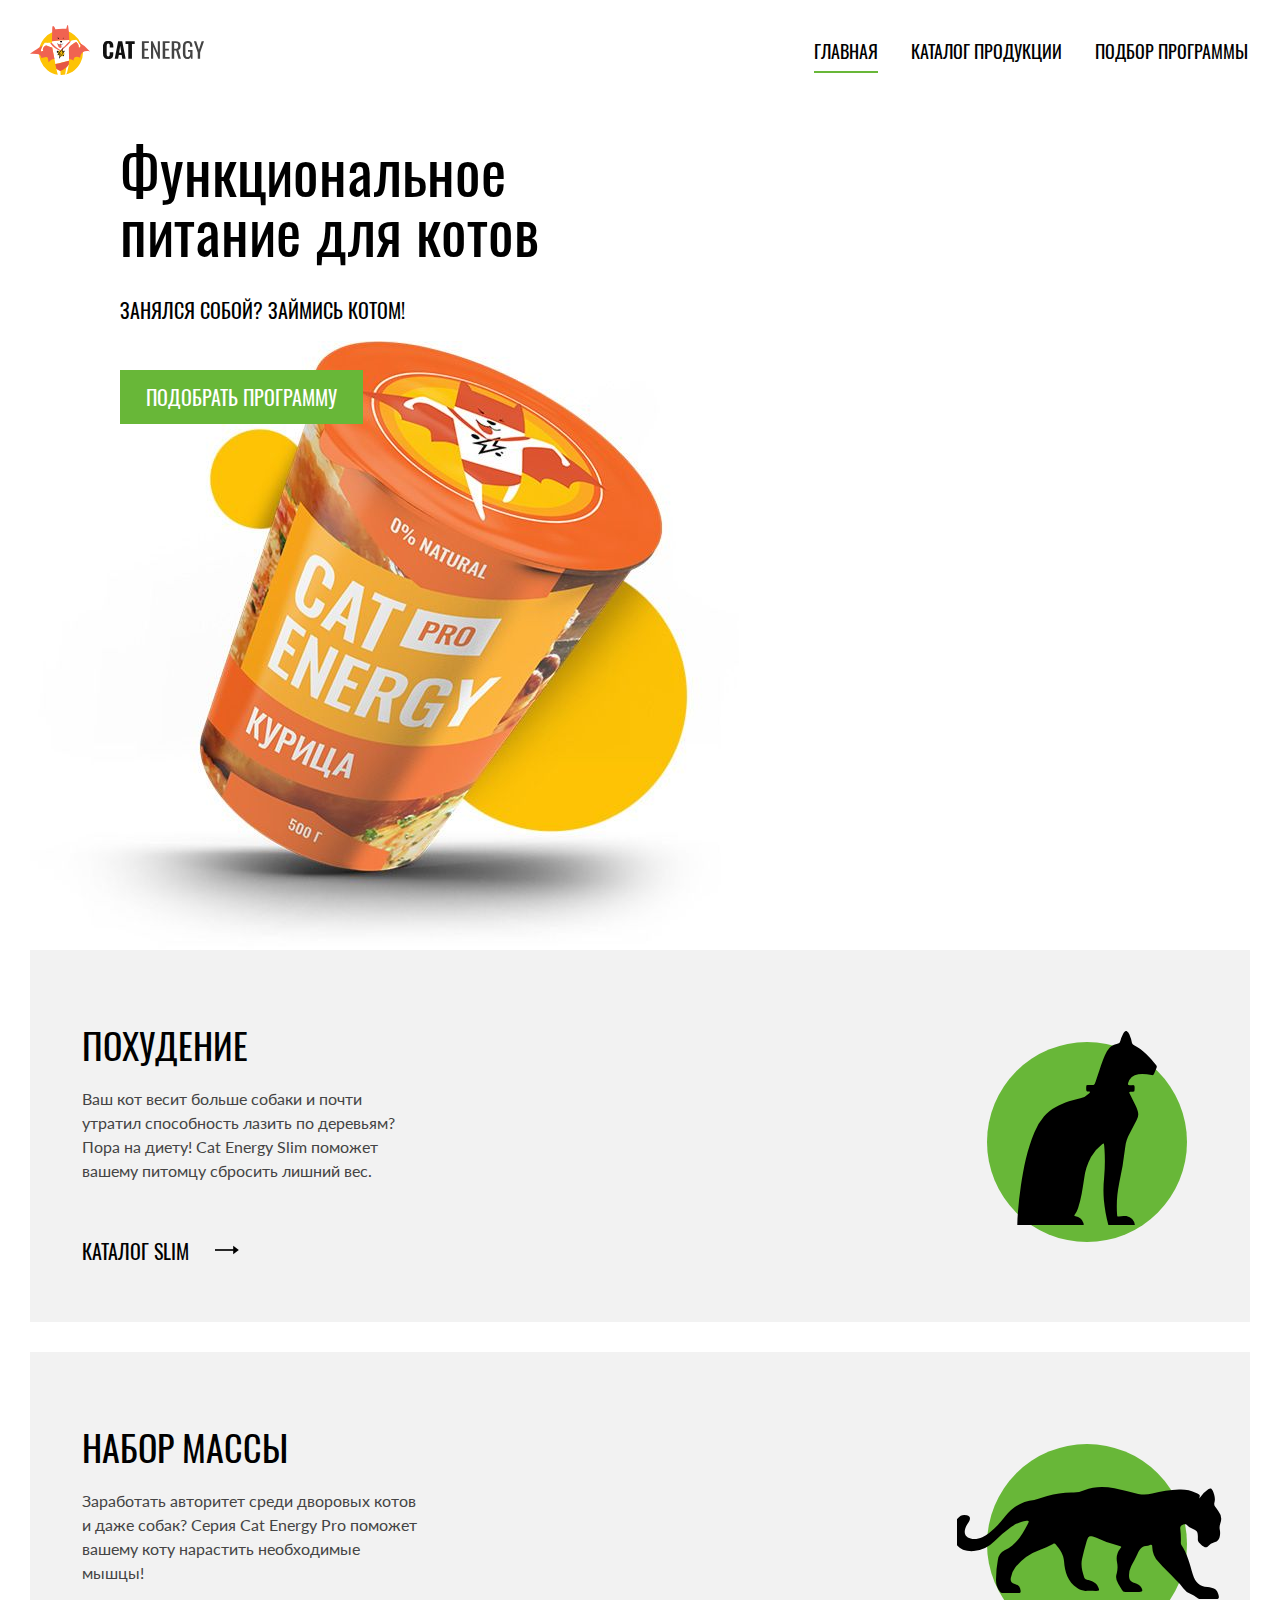
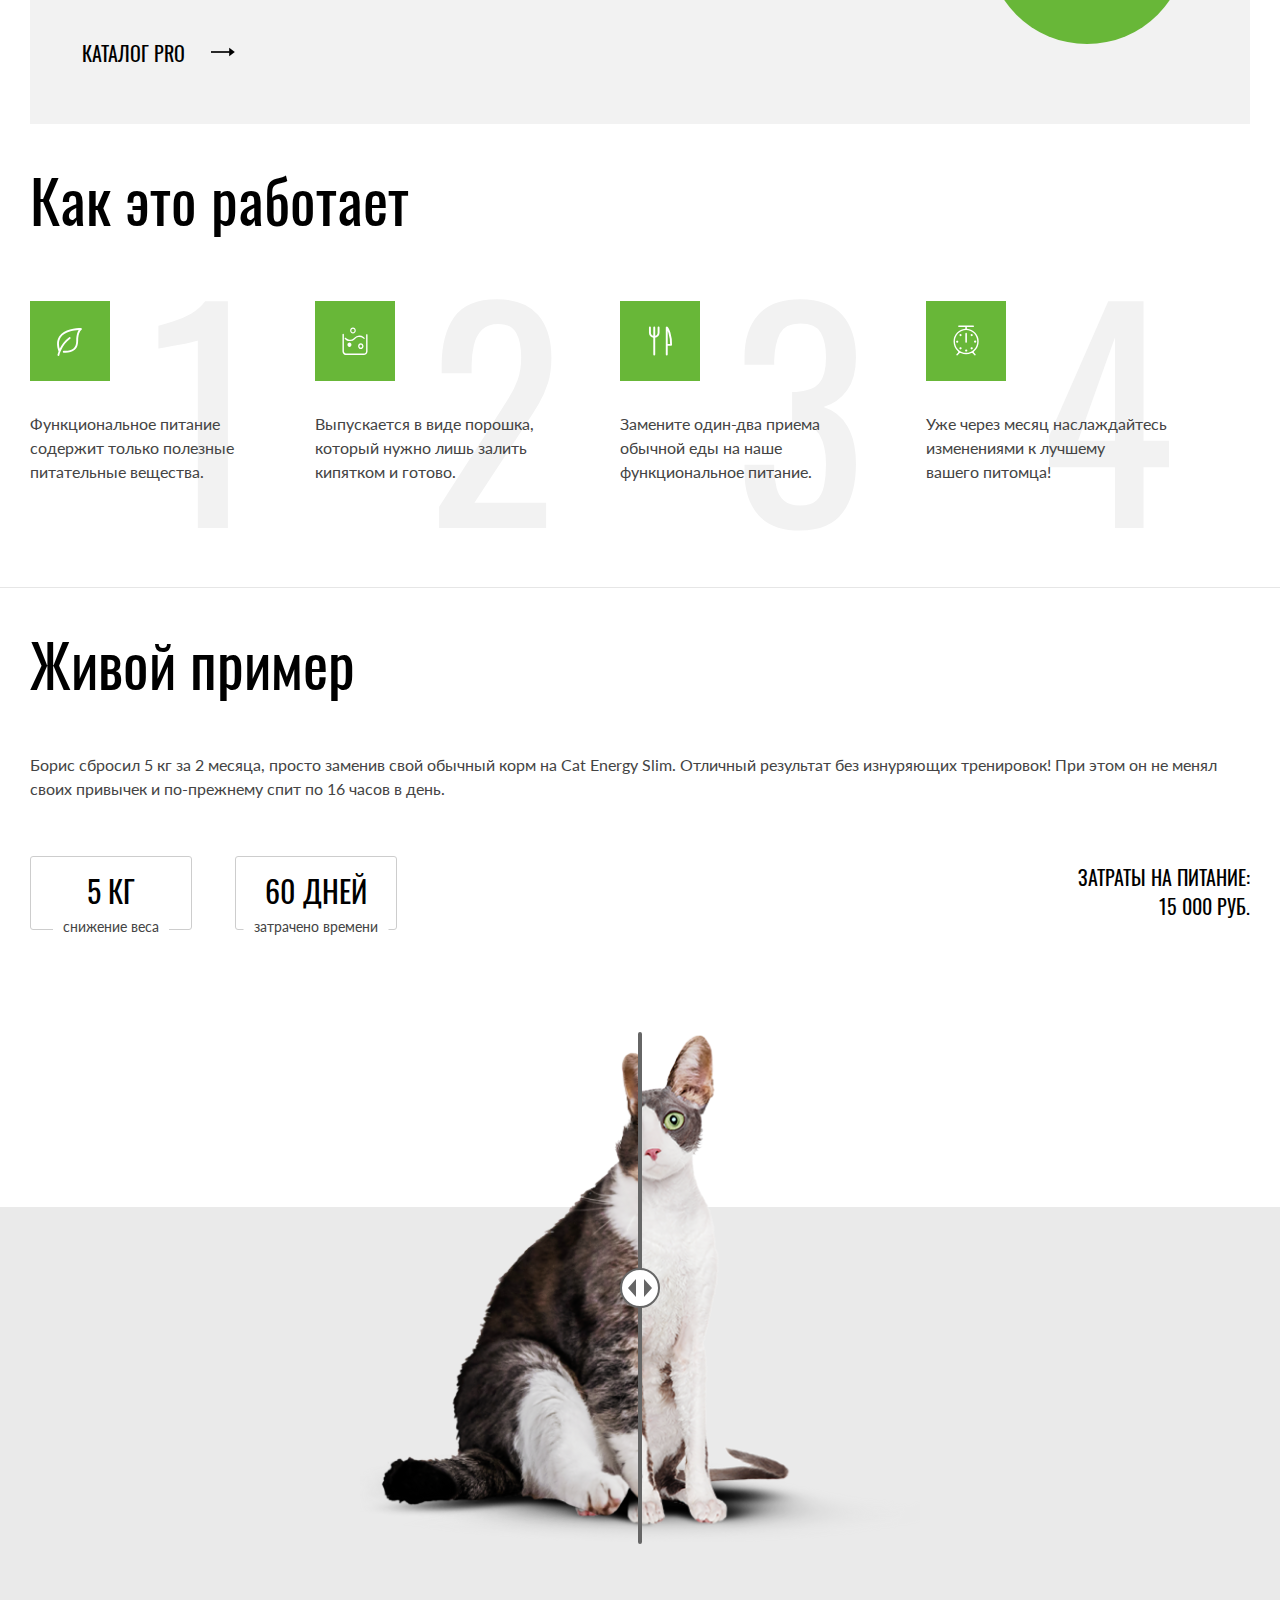
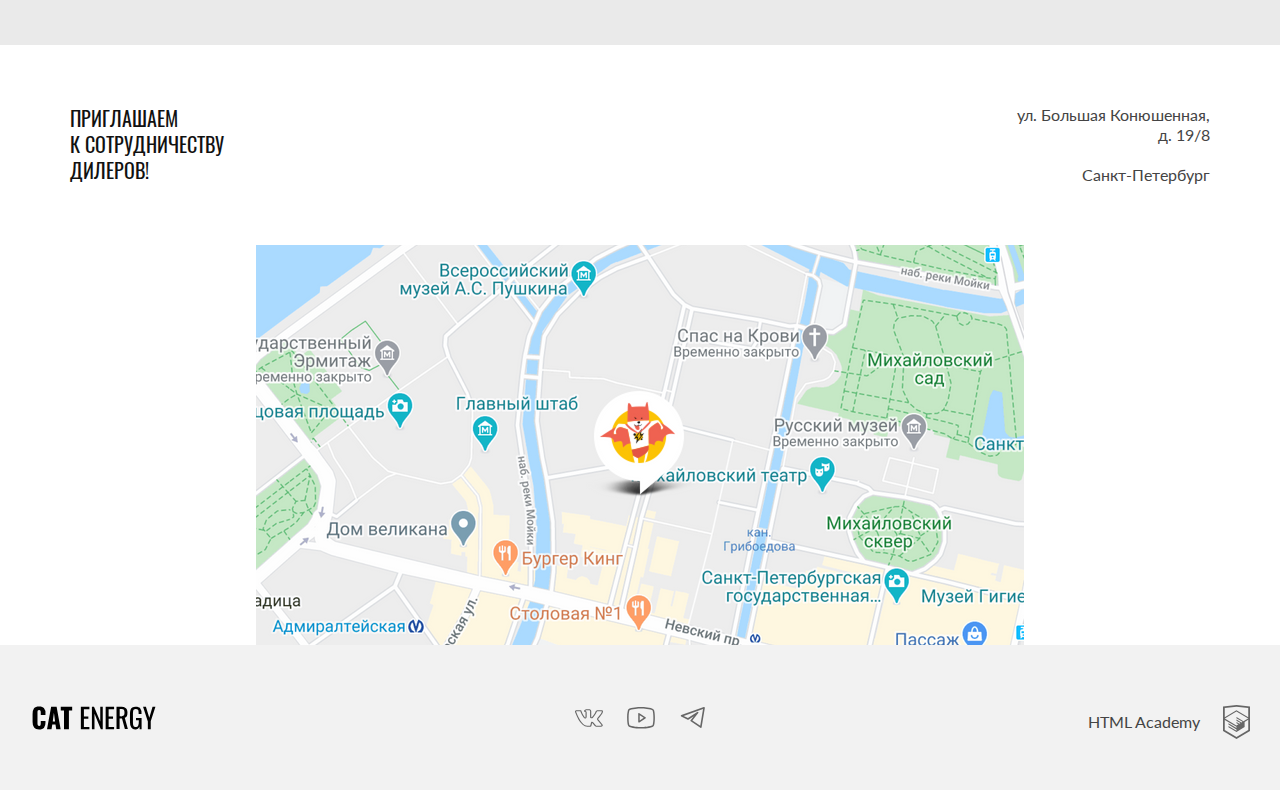
==== commit c5ff8b49: "Deploying to gh-pages from @ Roman3341/674811-cat-energy-2@c3e4c786c0e88061e16b05298cd28ecd0856b0f0 " ====
--- a/index.html
+++ b/index.html
@@ -1 +1,3 @@
-<!DOCTYPE html><html class="page" lang="ru"><head><meta charset="UTF-8"><title>Название проекта</title><meta name="viewport" content="width=device-width,initial-scale=1"><link rel="stylesheet" href="styles/styles.css"><link rel="icon" href="favicons/favicon-32x32.png" type="image/png"><script src="scripts/index.js" defer="defer"></script></head><body class="page__body"><header class="container header header--index page__header"><h1 class="visually-hidden">Магазин питания для кошек Cat energy</h1><nav class="navigation navigation--close header__site-navigation"><a class="navigation__menu-link navigation__menu-link--logo" href="#"><picture><source type="image/svg+xml" media="(min-width: 1440px)" srcset="./images/header-logo-desktop.svg" width="202" height="59"><source type="image/svg+xml" media="(min-width: 768px)" srcset="./images/header-logo-tablet.svg" width="174" height="50"><img class="navigation__logo-img-cat" src="./images/header-logo-mobile-cat.svg" width="33" height="38" alt="Лого магазина"></picture><img class="navigation__logo-img-words" src="./images/header-logo-mobile-words.svg" width="101" height="18" alt="Название магазина"></a><ul class="navigation__categories-list navigation__categories-list--index"><li class="navigation__categories-item navigation__categories-item--active"><a class="navigation__menu-link" href="#">Главная</a></li><li class="navigation__categories-item"><a class="navigation__menu-link" href="./catalog.html">Каталог продукции</a></li><li class="navigation__categories-item"><a class="navigation__menu-link" href="./programs.html">Подбор программы</a></li></ul><button class="navigation__button-close" type="button" aria-label="Закрыть меню"><span class="navigation__button-close-strip"></span></button></nav></header><main class="page__main"><section class="programs-advertisement container"><div class="programs-advertisement__wrapper"><h2 class="title title--section title--main-index programs-advertisement__title">Функциональное питание для котов</h2><p class="text text--main-slogan programs-advertisement__slogan">Занялся собой? Займись котом!</p><picture><source type="image/jpeg" media="(min-width: 1440px)" srcset="./images/index-main-desktop@1x.png, ./images/index-main-desktop@2x.png 2x" width="552" height="499"><source type="image/jpeg" media="(min-width: 768px)" srcset="./images/index-main-can-tablet@1x.jpg, ./images/index-main-can-tablet@2x.jpg 2x" width="709" height="609"><img class="programs-advertisement__image" src="./images/index-main-can-mobile@1x.png" srcset="./images/index-main-can-mobile@2x.png 2x" width="280" height="270" alt="Cat energy с курицей"></picture><a class="link link--green link--main-index programs-advertisement__button" href="#">Подобрать программу</a></div></section><section class="modes container"><h2 class="visually-hidden">Режимы похудения</h2><div class="modes__wrapper"><h3 class="title title--middle modes__title">Похудение</h3><p class="text text--small modes__text">Ваш кот весит больше собаки и почти утратил способность лазить по деревьям? Пора на диету! Cat Energy Slim поможет вашему питомцу сбросить лишний вес.</p><a class="text text--middle-link modes__link" href="#">Каталог slim</a></div><div class="modes__wrapper modes__wrapper--mass"><h3 class="title title--middle modes__title">Набор массы</h3><p class="text text--small modes__text">Заработать авторитет среди дворовых котов и даже собак? Серия Cat Energy Pro поможет вашему коту нарастить необходимые мышцы!</p><a class="text text--middle-link modes__link" href="#">Каталог pro</a></div></section><section class="product-information container"><h2 class="title title--section product-information__title">Как это работает</h2><ul class="product-information__list"><li class="product-information__list-item product-information__list-item--health"><p class="text text--small product-information__list-text">Функциональное питание содержит только полезные питательные вещества.</p></li><li class="product-information__list-item product-information__list-item--powder"><p class="text text--small product-information__list-text">Выпускается в виде порошка, который нужно лишь залить кипятком и готово.</p></li><li class="product-information__list-item product-information__list-item--food"><p class="text text--small product-information__list-text">Замените один-два приема обычной еды на наше функциональное питание.</p></li><li class="product-information__list-item product-information__list-item--time"><p class="text text--small product-information__list-text">Уже через месяц наслаждайтесь изменениями к лучшему вашего&nbsp;питомца!</p></li></ul></section><section class="living-example"><div class="living-example__section-wrapper container"><div class="living-example__wrapper"><h2 class="title title--section living-example__title">Живой пример</h2><p class="text text--small living-example__story">Борис сбросил 5 кг за 2 месяца, просто заменив свой обычный корм на Cat Energy Slim. Отличный результат без изнуряющих тренировок! При этом он не менял своих привычек и по-прежнему спит по 16 часов в день.</p><div class="living-example__information"><dl class="living-example__information-list"><div class="living-example__information-wrapper"><dt class="text text--livig-example-meaning living-example__information-meaning">5 КГ</dt><dd class="text text--very-small living-example__information-description">Снижение веса</dd></div><div class="living-example__information-wrapper"><dt class="text text--livig-example-meaning living-example__information-meaning">60 ДНЕЙ</dt><dd class="text text--very-small living-example__information-description living-example__information-description--time">Затрачено времени</dd></div></dl><p class="living-example__final-price text text--middle">Затраты на питание: <span class="living-example__final-price-meaning">15 000 РУБ.</span></p></div></div><div class="living-example__slider-wrapper"><div class="living-example__slider-img-wrapper living-example__slider-img-wrapper--fat"><picture><source type="image/jpeg" media="(min-width: 768px)" srcset="./images/living-example-tablet-before@1x.png, ./images/living-example-tablet-before@2x.png 2x" width="560" height="512"><img class="living-example__slider-img" src="./images/living-example-mobile-before@1x.png" srcset="./images/living-example-mobile-before@2x.png 2x" width="280" height="256" alt="Толстый кот"></picture></div><div class="living-example__slider-img-wrapper"><picture><source type="image/jpeg" media="(min-width: 768px)" srcset="./images/living-example-tablet-after@1x.png, ./images/living-example-tablet-after@2x.png 2x" width="560" height="512"><img class="living-example__slider-img" src="./images/living-example-mobile-after@1x.png" srcset="./images/living-example-mobile-after@2x.png 2x" width="280" height="256" alt="Худой кот"></picture></div><button class="living-example__slider-button" type="button" aria-label="Кнопка слайдера"></button></div></div></section></main><footer class="page__footer footer"><section class="location location--index"><h2 class="visually-hidden">Наше местонахождение</h2><div class="location__wrapper location__wrapper--index"><div class="location__text-wrapper container"><p class="text text--middle-bigger location__text location__text--invite">Приглашаем к&nbsp;сотрудничеству дилеров!</p><p class="text text--small location__text location__text--adress">ул. Большая Конюшенная, д. 19/8 <span class="location__text location__text--city">Санкт-Петербург</span></p></div><picture><source type="image/png" media="(min-width: 1440px)" srcset="./images/location-desktop-map@1x.png, ./images/location-desktop-map@2x.png 2x" width="1440" height="400"><source type="image/png" media="(min-width: 768px)" srcset="./images/location-tablet-map@1x.png, ./images/location-tablet-map@2x.png 2x" width="768" height="400"><img class="location__map-img" src="./images/location-mobile-map@1x.png" srcset="./images/location-mobile-map@2x.png 2x" width="320" height="362" alt="Наше местонахождение"></picture></div><iframe class="location__map" src="https://www.google.com/maps/embed?pb=!1m14!1m8!1m3!1d1996.7929883483553!2d30.3172265!3d59.9687573!3m2!1i1024!2i768!4f13.1!3m3!1m2!1s0x4696310fca5afc31%3A0x5f2ac55f567b2400!2sHTML%20Academy!5e0!3m2!1sru!2sru!4v1736928696914!5m2!1sru!2sru" allowfullscreen="" loading="lazy" referrerpolicy="no-referrer-when-downgrade" title="Офис компании по адресу набережная реки Карповки, 5, литера П, Санкт-Петербург"></iframe></section><div class="footer__wrapper-background"><div class="footer__wrapper container"><a class="footer__logo-link" href="#" aria-label="Название магазина"><svg width="128" height="24" viewBox="0 0 128 24" role="img"><use href="./icons/stack.svg#footer-logo-words"></use></svg></a><ul class="footer__socials-list socials"><li class="socials__item"><a class="socials__link socials__link--vk" href="#" aria-label="Мы ВКонтакте"></a></li><li class="socials__item"><a class="socials__link socials__link--youtube" href="#" aria-label="Мы ВКонтакте"></a></li><li class="socials__item"><a class="socials__link socials__link--tg" href="#" aria-label="Мы ВКонтакте"></a></li></ul><a class="footer__wrapper-link" href="#"><span class="footer__link-academy-name">HTML Academy</span></a></div></div></footer></body></html>+<!DOCTYPE html><html class="page" lang="ru"><head><meta charset="UTF-8"><title>Cat Energy</title><meta name="viewport" content="width=device-width,initial-scale=1"><link rel="stylesheet" href="styles/styles.css"><link rel="shortcut icon" href="/favicon.ico" type="image/x-icon"><link rel="icon" href="/favicon.ico" type="image/x-icon"><script src="scripts/index.js" defer="defer"></script></head><body class="page__body"><header class="container header header--index page__header page__header--index"><h1 class="visually-hidden">Магазин питания для кошек Cat energy</h1><!-- Классы для тега nav
+     для закрытия выпадаюшего меню класс navigation--close
+     для активного состояния navigation--open --><nav class="navigation navigation--close navigation--index header__site-navigation"><a class="navigation__menu-link navigation__menu-link--logo" href="#"><picture><source type="image/svg+xml" media="(min-width: 1440px)" srcset="./images/header-logo-desktop.svg" width="202" height="59"><source type="image/svg+xml" media="(min-width: 768px)" srcset="./images/header-logo-tablet.svg" width="174" height="50"><img class="navigation__logo-img-cat" src="./images/header-logo-mobile-cat.svg" width="33" height="38" alt="Лого магазина"></picture><img class="navigation__logo-img-words" src="./images/header-logo-mobile-words.svg" width="101" height="18" alt="Название магазина"></a><ul class="navigation__categories-list navigation__categories-list--index"><li class="navigation__categories-item navigation__categories-item--active"><a class="navigation__menu-link" href="#">Главная</a></li><li class="navigation__categories-item"><a class="navigation__menu-link" href="./catalog.html">Каталог продукции</a></li><li class="navigation__categories-item"><a class="navigation__menu-link" href="./programs.html">Подбор программы</a></li></ul><button class="navigation__button-close" type="button" aria-label="Закрыть меню"><span class="navigation__button-close-strip"></span></button></nav></header><main class="page__main"><section class="programs-advertisement container"><div class="programs-advertisement__wrapper"><h2 class="title title--section title--main-index programs-advertisement__title">Функциональное питание для котов</h2><p class="text text--main-slogan programs-advertisement__slogan">Занялся собой? Займись котом!</p><picture><source type="image/jpeg" media="(min-width: 1440px)" srcset="./images/index-main-desktop@1x.png, ./images/index-main-desktop@2x.png 2x" width="552" height="499"><source type="image/jpeg" media="(min-width: 768px)" srcset="./images/index-main-can-tablet@1x.jpg, ./images/index-main-can-tablet@2x.jpg 2x" width="709" height="609"><img class="programs-advertisement__image" src="./images/index-main-can-mobile@1x.png" srcset="./images/index-main-can-mobile@2x.png 2x" width="280" height="270" alt="Cat energy с курицей"></picture><a class="link link--green link--main-index programs-advertisement__button" href="#">Подобрать программу</a></div></section><section class="modes container"><h2 class="visually-hidden">Режимы похудения</h2><div class="modes__wrapper"><h3 class="title title--middle modes__title">Похудение</h3><p class="text text--small modes__text">Ваш кот весит больше собаки и почти утратил способность лазить по деревьям? Пора на диету! Cat Energy Slim поможет вашему питомцу сбросить лишний вес.</p><a class="text text--middle-link modes__link" href="#">Каталог slim</a></div><div class="modes__wrapper modes__wrapper--mass"><h3 class="title title--middle modes__title">Набор массы</h3><p class="text text--small modes__text">Заработать авторитет среди дворовых котов и даже собак? Серия Cat Energy Pro поможет вашему коту нарастить необходимые мышцы!</p><a class="text text--middle-link modes__link" href="#">Каталог pro</a></div></section><section class="product-information container"><h2 class="title title--section product-information__title">Как это работает</h2><ul class="product-information__list"><li class="product-information__list-item product-information__list-item--health"><p class="text text--small product-information__list-text">Функциональное питание содержит только полезные питательные вещества.</p></li><li class="product-information__list-item product-information__list-item--powder"><p class="text text--small product-information__list-text">Выпускается в виде порошка, который нужно лишь залить кипятком и готово.</p></li><li class="product-information__list-item product-information__list-item--food"><p class="text text--small product-information__list-text">Замените один-два приема обычной еды на наше функциональное питание.</p></li><li class="product-information__list-item product-information__list-item--time"><p class="text text--small product-information__list-text">Уже через месяц наслаждайтесь изменениями к лучшему вашего&nbsp;питомца!</p></li></ul></section><section class="living-example"><div class="living-example__section-wrapper container"><div class="living-example__wrapper"><h2 class="title title--section living-example__title">Живой пример</h2><p class="text text--small living-example__story">Борис сбросил 5 кг за 2 месяца, просто заменив свой обычный корм на Cat Energy Slim. Отличный результат без изнуряющих тренировок! При этом он не менял своих привычек и по-прежнему спит по 16 часов в день.</p><div class="living-example__information"><dl class="living-example__information-list"><div class="living-example__information-wrapper"><dt class="text text--livig-example-meaning living-example__information-meaning">5 КГ</dt><dd class="text text--very-small living-example__information-description">Снижение веса</dd></div><div class="living-example__information-wrapper"><dt class="text text--livig-example-meaning living-example__information-meaning">60 ДНЕЙ</dt><dd class="text text--very-small living-example__information-description living-example__information-description--time">Затрачено времени</dd></div></dl><p class="living-example__final-price text text--middle">Затраты на питание: <span class="living-example__final-price-meaning">15 000 РУБ.</span></p></div></div><div class="living-example__slider-wrapper"><div class="living-example__slider-img-wrapper living-example__slider-img-wrapper--fat"><picture><source type="image/jpeg" media="(min-width: 768px)" srcset="./images/living-example-tablet-before@1x.png, ./images/living-example-tablet-before@2x.png 2x" width="560" height="512"><img class="living-example__slider-img" src="./images/living-example-mobile-before@1x.png" srcset="./images/living-example-mobile-before@2x.png 2x" width="280" height="256" alt="Толстый кот"></picture></div><div class="living-example__slider-img-wrapper"><picture><source type="image/jpeg" media="(min-width: 768px)" srcset="./images/living-example-tablet-after@1x.png, ./images/living-example-tablet-after@2x.png 2x" width="560" height="512"><img class="living-example__slider-img" src="./images/living-example-mobile-after@1x.png" srcset="./images/living-example-mobile-after@2x.png 2x" width="280" height="256" alt="Худой кот"></picture></div><button class="living-example__slider-button" type="button" aria-label="Кнопка слайдера"></button></div></div></section></main><footer class="page__footer footer"><section class="location location--index"><h2 class="visually-hidden">Наше местонахождение</h2><div class="location__wrapper location__wrapper--index"><div class="location__text-wrapper container"><p class="text text--middle-bigger location__text location__text--invite">Приглашаем к&nbsp;сотрудничеству дилеров!</p><p class="text text--small location__text location__text--adress">ул. Большая Конюшенная, д. 19/8 <span class="location__text location__text--city">Санкт-Петербург</span></p></div><picture><source type="image/png" media="(min-width: 1440px)" srcset="./images/location-desktop-map@1x.png, ./images/location-desktop-map@2x.png 2x" width="1440" height="400"><source type="image/png" media="(min-width: 768px)" srcset="./images/location-tablet-map@1x.png, ./images/location-tablet-map@2x.png 2x" width="768" height="400"><img class="location__map-img" src="./images/location-mobile-map@1x.png" srcset="./images/location-mobile-map@2x.png 2x" width="320" height="362" alt="Наше местонахождение"></picture></div><iframe class="location__map" src="https://www.google.com/maps/embed?pb=!1m14!1m8!1m3!1d1996.7929883483553!2d30.3172265!3d59.9687573!3m2!1i1024!2i768!4f13.1!3m3!1m2!1s0x4696310fca5afc31%3A0x5f2ac55f567b2400!2sHTML%20Academy!5e0!3m2!1sru!2sru!4v1736928696914!5m2!1sru!2sru" allowfullscreen="" loading="lazy" referrerpolicy="no-referrer-when-downgrade" title="Офис компании по адресу набережная реки Карповки, 5, литера П, Санкт-Петербург"></iframe></section><div class="footer__wrapper-background"><div class="footer__wrapper container"><a class="footer__logo-link" href="#" aria-label="Название магазина"><svg width="128" height="24" viewBox="0 0 128 24" role="img"><use href="./icons/stack.svg#footer-logo"></use></svg></a><ul class="footer__socials-list socials"><li class="socials__item"><a class="socials__link socials__link--vk" href="#" aria-label="Мы ВКонтакте"></a></li><li class="socials__item"><a class="socials__link socials__link--youtube" href="#" aria-label="Мы ВКонтакте"></a></li><li class="socials__item"><a class="socials__link socials__link--tg" href="#" aria-label="Мы ВКонтакте"></a></li></ul><a class="footer__wrapper-link" href="#"><span class="footer__link-academy-name">HTML Academy </span><svg class="footer__link-academy-logo" width="27" height="34" viewBox="0 0 27 34" role="img"><use href="./icons/stack.svg#html-academy"></use></svg></a></div></div></footer></body></html>--- a/styles/styles.css
+++ b/styles/styles.css
@@ -1 +1 @@
-html{box-sizing:border-box}body,html{width:100%}*,:before,:after{box-sizing:border-box}img{object-fit:contain;max-width:100%}@font-face{font-family:Lato;font-weight:400;font-style:normal;font-display:swap;src:url(../fonts/lato/Lato-Regular.woff2)format("woff2")}@font-face{font-family:Oswald;font-weight:400;font-style:normal;font-display:swap;src:url(../fonts/oswald/oswaldregular.woff2)format("woff2")}.visually-hidden{white-space:nowrap;-webkit-clip-path:inset(100%);clip-path:inset(100%);clip:rect(0 0 0 0);border:0;width:1px;height:1px;margin:-1px;padding:0;position:absolute;overflow:hidden}.container{min-width:240px;max-width:767px;margin:0 auto;padding-left:20px;padding-right:20px}@media (width>=768px){.container{max-width:1439px;padding:0 30px}}@media (width>=1440px){.container{max-width:1440px;padding:0 110px}}@media (width>=768px){.container--programs{max-width:1439px;padding:0 70px}}@media (width>=1440px){.container--programs{padding:0 110px}}.page{min-width:300px;font-family:Oswald,Arial,sans-serif}@media (width>=768px){.page__header{margin-bottom:61px}}@media (width>=1440px){.page__header{margin-bottom:68px}}.page__body{margin:0}.page__main,.page__main-title{position:relative}.page__main-title--catalog{margin:0 0 41px}@media (width>=768px){.page__main-title--catalog{text-align:left;border:0;margin-bottom:165px}}@media (width>=1440px){.page__main-title--catalog{margin-bottom:165px}}.page__main-title--programs{margin-bottom:54px}@media (width>=1440px){.page__main-title--programs{padding-left:110px}}.header{color:#fff}@media (width<=767px){.header{padding:0}}@media (width>=1440px){.header--index:after{content:"";z-index:-1;background-color:#4e4d53;background-image:linear-gradient(90deg,#fff 50%,#68b838d9 50%),url(../images/index-background-desktop@2x.png);background-position:100% 0;background-repeat:no-repeat;background-size:contain;width:100%;height:694px;display:block;position:absolute;top:0;right:0}}@media (width>=768px){.header__site-navigation{padding-top:25px}}@media (width>=1440px){.header__site-navigation{padding-top:55px}}.socials{border:1px solid #d9d9d9;border-left:0;border-right:0;justify-content:center;column-gap:24px;width:100%;margin:0;padding:20px 0;list-style:none;display:flex}@media (width>=768px){.socials{border:0;max-width:132px;padding:0 0 0 36px}}.socials__link{width:28px;height:22px;display:block;position:relative}.socials__link:after{content:"";background-color:#666;width:28px;height:22px;display:block;position:absolute;top:0;left:0;-webkit-mask-position:50%;mask-position:50%;-webkit-mask-repeat:no-repeat;mask-repeat:no-repeat}.socials__link--vk:after{-webkit-mask-image:url(../icons/stack.svg#footer-icon-vk);mask-image:url(../icons/stack.svg#footer-icon-vk)}.socials__link--youtube:after{-webkit-mask-image:url(../icons/stack.svg#footer-icon-youtube);mask-image:url(../icons/stack.svg#footer-icon-youtube)}.socials__link--tg:after{-webkit-mask-image:url(../icons/stack.svg#footer-icon-tg);mask-image:url(../icons/stack.svg#footer-icon-tg)}.socials__link:hover:after,.socials__link:focus:after{background-color:#68b738}.socials__link:active:after{opacity:.3}.title{font-weight:400}.title--section{font-size:36px;line-height:36px}@media (width>=768px){.title--section{text-align:left;font-size:60px;line-height:60px}}.title--section-green-stripe{font-size:24px;line-height:24px}@media (width>=768px){.title--section-green-stripe{font-size:32px;line-height:32px}}@media (width>=1440px){.title--section-green-stripe{font-size:40px;line-height:40px}}.title--section-green-stripe-programs{font-size:24px;line-height:24px}@media (width>=768px){.title--section-green-stripe-programs{font-size:36px;line-height:36px}}@media (width>=1440px){.title--section-green-stripe-programs{font-size:40px;line-height:40px}}.title--page-main{padding-top:27px;font-size:36px;line-height:36px}@media (width>=768px){.title--page-main{margin-left:auto;margin-right:auto;padding-top:0;padding-bottom:0;font-size:60px;line-height:60px}}.title--middle{text-transform:uppercase;color:#000;font-size:24px;line-height:37px}@media (width>=768px){.title--middle{font-size:36px;line-height:36px}}@media (width<=767px){.title--main-index{color:#fff}}.stripe-wrapper{position:relative}.stripe-wrapper:before{content:"";z-index:2;background-color:#68b738;width:100%;height:2px;position:absolute;top:12px;left:0;transform:translateY(-50%)}@media (width>=768px){.stripe-wrapper:before{top:16px}}@media (width>=1440px){.stripe-wrapper:before{top:20px}}.stripe-wrapper__title{z-index:2;background-color:#fff;margin:0;padding-left:20px;padding-right:40px;display:inline-block;position:relative}@media (width>=768px){.stripe-wrapper__title{max-width:-moz-fit-content;max-width:fit-content;padding-left:40px}}@media (width>=1440px){.stripe-wrapper__title{font-size:40px;line-height:40px}}.stripe-wrapper__title.stripe-wrapper__title--programs{max-width:227px;padding-right:20px}@media (width>=768px){.stripe-wrapper__title.stripe-wrapper__title--programs{max-width:-moz-fit-content;max-width:fit-content;padding-right:40px}}@media (width>=1440px){.stripe-wrapper__title.stripe-wrapper__title--programs{font-size:36px;line-height:36px}}.text{color:#444}.text--main-slogan{color:#fff;text-transform:uppercase;margin-bottom:29px;font-size:14px;line-height:14px}@media (width>=768px){.text--main-slogan{color:#000;font-size:20px;line-height:20px}}.text--small{color:#444;font-family:Lato,Arial,sans-serif;font-size:14px;line-height:18px}@media (width>=768px){.text--small{font-size:16px;line-height:24px}.text--small-additional-goods{line-height:20px}}.text--middle-link{color:#000;text-transform:uppercase;font-size:16px;line-height:16px;text-decoration:none}@media (width>=768px){.text--middle-link{padding:4px 0;font-size:20px;line-height:30px}}.text--middle{color:#000;text-transform:uppercase;font-size:14px;line-height:20px}@media (width>=768px){.text--middle{font-size:20px}}.text--middle-bigger{color:#111;font-size:16px;line-height:20px}@media (width>=768px){.text--middle-bigger{font-size:20px;line-height:26px}}.text--middle-bigger-catalog{color:#222;text-transform:uppercase;font-size:16px;line-height:20px;text-decoration:none}@media (width>=768px){.text--middle-bigger-catalog{text-align:center;font-size:20px;line-height:24px}}.text--livig-example-meaning{text-transform:uppercase;color:#000;font-size:24px;line-height:24px}@media (width>=768px){.text--livig-example-meaning{font-size:30px;line-height:37px}}.text--very-small-catalog{color:#444;font-family:Lato,Arial,sans-serif;font-size:12px;line-height:16px}@media (width>=768px){.text--very-small-catalog{font-size:16px;line-height:20px}}.text--very-small{font-family:Lato,Arial,sans-serif;font-size:12px;line-height:12px}@media (width>=768px){.text--very-small{font-size:14px;line-height:14px}}.text--additional-goods-item-title{color:#222;text-transform:uppercase;font-size:16px;line-height:16px}@media (width>=768px){.text--additional-goods-item-title{font-size:20px;line-height:20px}}.text--middle-catalog-white{color:#fff;font-family:Lato,Arial,sans-serif;font-size:16px;font-weight:400;line-height:20px}.text--middle-catalog-promotions{color:#000;font-size:16px;line-height:24px}@media (width>=768px){.text--middle-catalog-promotions{font-size:24px;line-height:32px}}.text--middle-programs-subtitle{color:#000;text-transform:uppercase;font-size:14px;line-height:18px}@media (width>=768px){.text--middle-programs-subtitle{font-size:20px;line-height:30px}}.text--middle-programs-label{color:#444;text-transform:uppercase;font-size:16px;line-height:18px}@media (width>=768px){.text--middle-programs-label{font-size:20px;line-height:29px}}.navigation{background-color:#fff;flex-direction:column;font-size:20px;line-height:20px;display:flex;position:relative}@media (width<=767px){.navigation--close{border-bottom:1px solid #e6e6e6}.navigation--close .navigation__button-close{display:block}.navigation--open .navigation__button-close{display:block;top:23px;right:17px}}@media (width>=768px){.navigation{background-color:#0000;flex-direction:row;justify-content:space-between}}@media (width<=767px){.navigation--close .navigation__categories-list{display:none}}.navigation--close .navigation__button-close:before{top:3px;transform:rotate(0)}.navigation--close .navigation__button-close:after{top:auto;bottom:3px;transform:rotate(0)}.navigation--close .navigation__button-close-strip{top:auto;bottom:calc(50% - 1px);transform:rotate(0)}@media (width<=767px){.navigation--open .navigation__categories-list{z-index:10;background-color:#fff;width:100%;position:absolute;top:67px}}.navigation__categories-list{color:#000;margin:0;padding-left:0;list-style:none;display:block}@media (width>=768px){.navigation__categories-list{padding-right:2px;display:flex}}@media (width>=1440px){.navigation__categories-list{padding-right:2px}.navigation__categories-list--index{color:#fff}}.navigation__categories-item{position:relative}@media (width<=767px){.navigation__categories-item{border-bottom:1px solid #e6e6e6}.navigation__categories-item:first-child{border-top:1px solid #e6e6e6}}@media (width>=768px){.navigation__categories-item{margin-right:33px}.navigation__categories-item:last-child{margin-right:0}.navigation__categories-item--active:before{content:"";background-color:#68b738;width:100%;height:2px;display:block;position:absolute;bottom:6px;left:0}}@media (width>=1440px){.navigation__categories-item--active:before{bottom:11px}.navigation__categories-list--index .navigation__categories-item--active:before{background-color:#fff}}.navigation__menu-link{color:inherit;text-transform:uppercase;justify-content:center;width:100%;padding:22px 20px;text-decoration:none;display:flex}@media (width>=768px){.navigation__menu-link{padding:14px 0 10px;font-size:18px;line-height:24px}}@media (width>=1440px){.navigation__menu-link{padding-top:16px;font-size:20px;line-height:30px}}.navigation__menu-link:hover{opacity:.6}.navigation__menu-link:active{opacity:.3}.navigation__menu-link--logo{grid-template-rows:1fr;grid-template-columns:60px 1fr;align-items:center;width:calc(100% - 62px);padding:15px 20px 12px;display:grid}@media (width>=768px){.navigation__menu-link--logo{width:174px;padding:0;display:block}}@media (width>=1440px){.navigation__menu-link--logo{width:202px}}.navigation__menu-link--logo:hover{opacity:.8}.navigation__menu-link--logo:active{opacity:.6}.navigation__logo-img-words{justify-self:center;display:block}@media (width>=768px){.navigation__logo-img-words{display:none}}.navigation__button-close{cursor:pointer;background-color:#fff;border:none;width:24px;height:24px;padding:0;display:none;position:absolute;top:19px;right:21px}@media (width>=768px){.navigation__button-close{display:none}}.navigation__button-close-strip{background-color:#000;width:100%;height:2px;display:block;position:absolute;top:7px;left:0;transform:rotate(-45deg)}.navigation__button-close:before,.navigation__button-close:after{content:"";background:#000;width:100%;height:2px;display:block;position:absolute;left:0}.navigation__button-close:before{top:7px;transform:rotate(45deg)}.navigation__button-close:after{top:7px;transform:rotate(-45deg)}.programs-advertisement{background-image:linear-gradient(#68b838d9 302px,#fff 302px),url(../images/index-background-mobile@2x.jpg);background-position:top;background-repeat:no-repeat;background-size:contain;margin-bottom:20px;padding-top:27px;position:relative}@media (width<=767px){.programs-advertisement{background-color:#4e4d53}}@media (width>=768px){.programs-advertisement{background-color:#fff;background-image:none;min-height:810px;margin-bottom:0;padding-top:0;padding-left:120px;padding-right:30px}}@media (width>=1440px){.programs-advertisement{background-color:#0000;min-height:auto;margin-bottom:89px;padding-bottom:44px;padding-left:190px;padding-right:110px}}.programs-advertisement__wrapper{display:block}@media (width>=768px){.programs-advertisement__wrapper{padding:0}}@media (width>=1440px){.programs-advertisement__wrapper{min-height:500px;padding-top:83px;position:relative}}.programs-advertisement__title{text-align:center;margin-top:0;margin-bottom:25px}@media (width>=768px){.programs-advertisement__title{text-align:left;max-width:577px;margin-bottom:40px}}@media (width>=1440px){.programs-advertisement__title{max-width:475px}}.programs-advertisement__slogan{text-align:center;margin-top:0;margin-bottom:29px}@media (width>=768px){.programs-advertisement__slogan{text-align:left;margin-bottom:50px}}@media (width>=1440px){.programs-advertisement__slogan{max-width:475px}}.programs-advertisement__image{margin-bottom:3px;margin-left:auto;margin-right:auto;display:block}@media (width>=768px){.programs-advertisement__image{z-index:0;width:709px;height:609px;margin-bottom:0;position:absolute;bottom:0;left:30px}}@media (width>=1440px){.programs-advertisement__image{width:552px;height:499px;bottom:0;left:calc(50% - 203px)}}.link{color:#fff;text-transform:uppercase;text-align:center;cursor:pointer;border:0;padding-top:10px;padding-bottom:10px;font-family:Oswald,Arial,sans-serif;font-size:16px;line-height:20px;text-decoration:none;display:block}@media (width>=768px){.link{font-size:16px;line-height:20px}}.link--green{background-color:#68b738}.link--green:hover{background-color:#5eaa2f}.link--green:active{color:#ffffff4d}.link--green-promotions{background-color:#68b738;padding-top:15px;padding-bottom:15px;font-size:20px;line-height:26px}.link--grey{color:#444;background-color:#f2f2f2;width:100%}.link--grey:hover{background-color:#ebebeb}.link--grey:active{color:#4444444d}@media (width>=768px){.link--main-index{z-index:1;padding:14px 26px;font-size:20px;line-height:26px;display:inline-block;position:relative}}.modes{margin-bottom:20px}@media (width>=768px){.modes{margin-bottom:45px}}@media (width>=1440px){.modes{justify-content:space-between;margin-bottom:71px;display:flex}}.modes__wrapper{background-color:#f2f2f2;margin-bottom:20px;padding:30px 20px 18px;position:relative}@media (width>=768px){.modes__wrapper{margin-bottom:30px;padding:77px 63px 56px 52px}}@media (width>=1440px){.modes__wrapper{min-width:570px;margin-bottom:0;padding-bottom:59px;padding-right:61px}}.modes__wrapper:last-child{margin-bottom:0}.modes__wrapper:before{content:"";background-color:#68b738;border-radius:50%;width:50px;height:50px;display:block;position:absolute;top:24px;left:21px}@media (width>=768px){.modes__wrapper:before{width:200px;height:200px;top:92px;left:auto;right:63px}}@media (width>=1440px){.modes__wrapper:before{width:100px;height:100px;top:47px;left:52px;right:auto}}.modes__wrapper:after{content:"";background-image:url(../icons/stack.svg#programs-mobile-cat-slim);width:36px;height:50px;display:block;position:absolute;top:21px;left:27px}@media (width>=768px){.modes__wrapper:after{width:140px;height:194px;top:81px;left:auto;right:93px}}@media (width>=1440px){.modes__wrapper:after{width:70px;height:97px;top:41px;left:67px}}.modes__wrapper--mass:after{content:"";background-image:url(../icons/stack.svg#programs-mobile-cat-strong);width:67px;height:28px;display:block;position:absolute;top:35px;left:12px}@media (width>=768px){.modes__wrapper--mass:after{width:268px;height:112px;top:135px;left:auto;right:25px}}@media (width>=1440px){.modes__wrapper--mass:after{width:134px;height:56px;top:67px;left:33px}}.modes__title{text-align:left;margin-top:0;margin-bottom:29px;margin-left:71px}@media (width>=768px){.modes__title{margin:0 0 24px}}@media (width>=1440px){.modes__title{margin-bottom:73px;margin-left:162px}}.modes__text{border-bottom:1px solid #d9d9d9;margin:0 0 15px;padding-bottom:23px}@media (width>=768px){.modes__text{border:0;max-width:340px;margin-bottom:53px;padding-bottom:0}}@media (width>=1440px){.modes__text{max-width:457px;margin-bottom:28px}}.modes__link{padding-right:57px;position:relative}.modes__link.modes__link:hover.modes__link:after{background-position-x:-2px;width:32px;height:10px;transition:all .2s}.modes__link:active{opacity:.3}.modes__link:after{content:"";background-image:url(../icons/stack.svg#programs-arrow-long);background-position-x:-7px;background-repeat:no-repeat;width:35px;height:10px;transition:all .4s;display:block;position:absolute;top:calc(50% - 6px);right:5px}@media (width>=768px){.modes__link:after{right:-4px}}.product-information{background-color:#fff;margin-bottom:49px;position:relative}@media (width>=768px){.product-information{margin-bottom:46px}}@media (width>=1440px){.product-information{margin-bottom:67px}}.product-information__title{text-align:left;margin:0 auto 42px 0}@media (width>=768px){.product-information__title{margin-bottom:32px}}.product-information__list{margin:0;padding-left:0;list-style:none}@media (width>=768px){.product-information__list{counter-reset:list 0;flex-wrap:wrap;justify-content:space-between;gap:37px 20px;padding-right:79px;display:flex}}@media (width>=1440px){.product-information__list{gap:37px 84px;justify-content:unset;padding-right:0}}.product-information__list-item{min-height:60px;padding-left:80px;position:relative}.product-information__list-item:not(:last-child){margin-bottom:20px}@media (width>=768px){.product-information__list-item:not(:last-child){margin-bottom:0}.product-information__list-item:first-child{max-width:224px}}@media (width>=1440px){.product-information__list-item:first-child{max-width:240px}}.product-information__list-item:after{content:"";z-index:10;display:block;position:absolute}.product-information__list-item:before{content:"";background-color:#68b738;width:60px;height:60px;display:block;position:absolute;top:0;left:0}@media (width>=768px){.product-information__list-item:before{width:80px;height:80px;top:40px;left:0}.product-information__list-item{max-width:245px;padding-top:151px;padding-bottom:57px;padding-left:0}}@media (width>=1440px){.product-information__list-item{max-width:242px}}.product-information__list-item--health:after{background-image:url(../icons/stack.svg#about-leaf);width:25px;height:28px;top:16px;left:18px}@media (width>=768px){.product-information__list-item--health:after{top:67px;left:27px}}.product-information__list-item--powder:after{content:"";z-index:10;background-image:url(../icons/stack.svg#about-powder);width:26px;height:29px;display:block;position:absolute;top:16px;left:18px}@media (width>=768px){.product-information__list-item--powder:after{top:66px;left:27px}}.product-information__list-item--food:after{content:"";z-index:10;background-image:url(../icons/stack.svg#about-knife-spoon);width:25px;height:30px;display:block;position:absolute;top:15px;left:18px}@media (width>=768px){.product-information__list-item--food:after{top:65px;left:28px}}.product-information__list-item--time:after{content:"";z-index:10;background-image:url(../icons/stack.svg#about-watches);width:26px;height:31px;display:block;position:absolute;top:15px;left:18px}@media (width>=768px){.product-information__list-item--time:after{top:64px;left:27px}}.product-information__list-text{margin:0;padding-top:2px}@media (width>=768px){.product-information__list-text{z-index:2;padding-top:0;position:relative}.product-information__list-text:before{counter-increment:list;content:counter(list);color:#f2f2f2;z-index:-1;font-family:Oswald,Arial,sans-serif;font-size:280px;line-height:280px;position:absolute;top:-150px;right:-2px}}@media (width>=1440px){.product-information__list-text:before{right:-5px}.product-information__list-item:first-child .product-information__list-text:before{right:16px}}.living-example{background-color:#eaeaea;padding-top:25px;padding-bottom:35px}@media (width>=768px){.living-example{background-image:linear-gradient(#fff 619px,#eaeaea 619px);border-top:1px solid #e6e6e6;padding-top:43px;padding-bottom:96px}}@media (width>=1440px){.living-example{background-color:#eaeaea;background-image:linear-gradient(#fff 136px,#f2f2f2 136px);border:0;padding-top:0;padding-bottom:76px}}.living-example__section-wrapper{padding-top:2px}@media (width>=1440px){.living-example__section-wrapper{border:0;justify-content:space-between;display:flex}.living-example__wrapper{max-width:433px}}.living-example__title{text-align:left;margin:0 0 42px}@media (width>=768px){.living-example__title{margin-bottom:60px}}@media (width>=1440px){.living-example__title{margin-bottom:146px}}.living-example__story{margin:0 0 20px}@media (width>=768px){.living-example__story{margin-bottom:55px}}@media (width>=1440px){.living-example__story{margin-bottom:69px}}.living-example__information{margin-bottom:20px}@media (width>=768px){.living-example__information{justify-content:space-between;margin-bottom:102px;display:flex}}@media (width>=1440px){.living-example__information{flex-wrap:wrap;row-gap:57px;margin-bottom:0}}.living-example__information-list{justify-content:space-between;margin:0 0 38px;display:flex}@media (width>=768px){.living-example__information-list{column-gap:43px;margin-bottom:0;display:flex}}@media (width>=1440px){.living-example__information-list{column-gap:42px}}.living-example__information-wrapper{border:1px solid #cdcdcd;border-radius:3px;min-width:124px;padding:13px 0;display:block;position:relative}@media (width>=768px){.living-example__information-wrapper{min-width:162px;padding:15px 0 20px}}.living-example__information-meaning{text-align:center}.living-example__information-description{text-align:center;text-transform:lowercase;background-color:#eaeaea;max-width:87px;margin:0;padding:0 10px;display:inline-block;position:absolute;top:46px;left:50%;transform:translate(-50%)}@media (width>=768px){.living-example__information-description{background-color:#fff;min-width:116px;top:63px}}@media (width>=1440px){.living-example__information-description{background-color:#f2f2f2}}@media (width>=768px){.living-example__information-description--time{min-width:145px}}.living-example__final-price{text-align:center;margin:0}@media (width>=768px){.living-example__final-price{text-align:right;max-width:174px;padding-top:11px}}@media (width>=1440px){.living-example__final-price{max-width:none;padding-top:0}}@media (width>=768px){.living-example__final-price-meaning{padding-top:9px;display:inline-block}}@media (width>=1440px){.living-example__final-price-meaning{margin-left:63px;padding-top:0}}.living-example__slider-wrapper{flex-wrap:nowrap;max-width:280px;margin:0 auto;display:flex;position:relative}@media (width>=768px){.living-example__slider-wrapper{max-width:560px}}@media (width>=1440px){.living-example__slider-wrapper{margin:0}}.living-example__slider-img-wrapper{position:relative}.living-example__slider-img-wrapper--fat{z-index:10;background-color:#eaeaea;width:50%;position:absolute;top:0;left:0;overflow:hidden}@media (width>=768px){.living-example__slider-img-wrapper--fat{background-color:#0000;background-image:linear-gradient(#fff 135px,#0000 135px)}}.living-example__slider-img{max-width:none;overflow:hidden}.living-example__slider-button{z-index:10;border:2px solid #666;border-radius:2px;width:0;height:257px;padding:0;position:absolute;top:0;left:calc(50% - 2px)}@media (width>=768px){.living-example__slider-button{height:512px}}.living-example__slider-button:before{content:"";background-color:#fff;border:2px solid #666;border-radius:50%;width:40px;height:40px;position:absolute;top:calc(50% - 20px);left:calc(50% - 20px)}.living-example__slider-button:after{content:"";background-color:#666;width:24px;height:18px;position:absolute;top:calc(50% - 9px);left:calc(50% - 12px);-webkit-mask-image:url(../icons/stack.svg#slider-thumb);mask-image:url(../icons/stack.svg#slider-thumb);-webkit-mask-position:50%;mask-position:50%;-webkit-mask-repeat:no-repeat;mask-repeat:no-repeat}.living-example__slider-button:hover,.living-example__slider-button:hover:before{border-color:#68b738}.living-example__slider-button:hover:after{background-color:#68b738}.living-example__slider-button:active{opacity:.6}.location{background-color:#f2f2f2;min-height:474px;padding-left:0;padding-right:0;position:relative}@media (width>=768px){.location{min-height:600px}}@media (width>=1440px){.location{min-height:400px}}.location--index{background-color:#fff}@media (width>=1440px){.location--index{background-color:#f2f2f2}}.location__wrapper{position:relative}.location__text-wrapper{justify-content:space-between;column-gap:12px;padding-top:26px;padding-bottom:26px;display:flex}@media (width>=768px){.location__text-wrapper{padding:60px 70px}}@media (width>=1440px){.location__text-wrapper{z-index:10;background-color:#fff;width:565px;min-height:198px;padding:60px 80px;position:absolute;top:95px;left:50%;transform:translate(-610px)}}.location__text{margin:0}.location__text--invite{text-transform:uppercase;min-width:128px;max-width:177px}.location__text--adress{align-self:center;max-width:210px;line-height:20px}@media (width>=768px){.location__text--adress{text-align:right;flex-direction:column;justify-content:space-between;row-gap:20px;max-width:193px;display:flex}}@media (width>=1440px){.location__text--adress{text-align:left;max-width:157px}}@media (width>=768px){.location__text--city{margin-top:19px}}.location__map{border:0;width:100%;height:362px;display:block;position:relative}@media (width>=768px){.location__map{height:400px}}@media (width>=1440px){.location__map{margin:0 auto}}.location__map-img{z-index:0;display:block;position:absolute;top:100%;left:50%;transform:translate(-50%)}.footer{position:relative}.footer__wrapper-background{background-color:#f2f2f2}.footer__wrapper{flex-direction:column;align-items:center;padding-top:40px;padding-bottom:40px;display:flex}@media (width>=768px){.footer__wrapper{flex-direction:row;justify-content:space-between;padding-top:56px;padding-bottom:55px}}@media (width>=1440px){.footer__wrapper{padding-top:66px;padding-bottom:66px}}.footer__logo-link{height:24px;margin-bottom:20px;display:block}@media (width>=768px){.footer__logo-link{margin-bottom:0}}.footer__logo-link:hover,.footer__logo-link:focus{fill:#3e3e3e}.footer__logo-link:active{fill:#6b6b6b}.footer__link-academy-name{position:relative}.footer__link-academy-name:hover+.footer__link-academy-logo{fill:#68b738}@media (width>=768px){.footer__link-academy-logo{height:37px}}.footer__socials-list{margin-bottom:20px}@media (width>=768px){.footer__socials-list{margin-bottom:0}}.footer__wrapper-link{color:#444;width:100%;height:34px;padding-top:5px;font-family:Lato,Arial,sans-serif;font-size:16px;line-height:20px;text-decoration:none;display:inline-block;position:relative}.footer__wrapper-link:after{content:"";background-color:#666;width:27px;height:34px;position:absolute;top:-2px;right:0;-webkit-mask-image:url(../icons/stack.svg#html-academy);mask-image:url(../icons/stack.svg#html-academy)}@media (width>=768px){.footer__wrapper-link:after{top:0}}.footer__wrapper-link:hover:after,.footer__wrapper-link:focus:after{background-color:#68b738}.footer__wrapper-link:active{opacity:.3}@media (width>=768px){.footer__wrapper-link{max-width:162px;padding-top:7px}}.products{margin-bottom:23px;position:relative}@media (width>=768px){.products{margin-bottom:70px}}@media (width>=1440px){.products{margin-bottom:68px}}.products__list{margin:0;padding-left:0;padding-right:0;list-style:none}@media (width>=768px){.products__list{flex-wrap:wrap;justify-content:space-between;gap:142px 60px;margin:0 auto;padding:0 30px;display:flex}}@media (width>=1440px){.products__list{gap:144px 80px;padding:0 110px}}.products__item{border-top:1px solid #ebebeb;padding:20px 20px 25px}@media (width>=768px){.products__item{background-color:#f2f2f2;border:0;min-width:324px;padding:0}}@media (width>=1440px){.products__item{min-width:245px}}.products__item--more{border-bottom:1px solid #ebebeb}@media (width>=768px){.products__item--more{background-color:#fff;background-image:none;border:2px solid #f2f2f2}}.products__item-wrapper{flex-direction:column;display:flex}@media (width>=768px){.products__item-wrapper{padding:0 37px 40px}}.products__item-wrapper--more{align-items:center;padding-top:56px;position:relative}@media (width>=768px){.products__item-wrapper--more{padding-top:160px}}@media (width>=1440px){.products__item-wrapper--more{padding-top:149px}}.products__item-wrapper--more:before{content:"";background-color:#d3d3d3;width:30px;height:2px;position:absolute;top:18px;left:50%;transform:translate(-50%)}@media (width>=768px){.products__item-wrapper--more:before{width:60px;top:80px}}@media (width>=1440px){.products__item-wrapper--more:before{top:77px}}.products__item-wrapper--more:after{content:"";background-color:#d3d3d3;width:2px;height:30px;position:absolute;top:5px;left:50%;transform:translate(-50%)}@media (width>=768px){.products__item-wrapper--more:after{height:60px;top:50px}}.products__goods-wrapper{grid-template-rows:1fr 1fr;grid-template-columns:1fr 1fr 1fr;margin-bottom:16px;display:grid}@media (width>=768px){.products__goods-wrapper{flex-direction:column;align-items:center;margin-bottom:31px;display:flex}}@media (width>=1440px){.products__goods-wrapper{margin-bottom:34px}}.products__img-wrapper{grid-row:1/3;justify-content:center;align-items:center;width:140px;height:107px;display:grid}@media (width>=768px){.products__img-wrapper{order:1;width:200px;height:210px;margin-top:-70px;margin-bottom:20px}}@media (width>=1440px){.products__img-wrapper{width:171px;height:210px;margin-bottom:11px}}.products__item-title{grid-column:2/4;max-width:80px}@media (width>=768px){.products__item-title{order:2;max-width:135px;margin-bottom:20px}}@media (width>=1440px){.products__item-title{margin-bottom:25px}}.products__item-title--more{color:#111;max-width:100%;margin:0 0 8px}@media (width>=768px){.products__item-title--more{order:1;max-width:134px;margin-bottom:23px}}.products__characteristics{grid-column:2/4}@media (width>=768px){.products__characteristics{order:3;align-self:stretch}}.products__characteristics-name{justify-content:space-between;margin:0;display:flex}@media (width>=768px){.products__characteristics-name{border-bottom:1px solid #cdcdcd;margin-bottom:6px;padding-bottom:5px}}@media (width>=1440px){.products__characteristics-name{margin-bottom:4px;padding-bottom:7px}}@media (width>=768px){.products__characteristics-name:last-child{margin-bottom:0}}.products__item-more-description{margin:0 0 21px}@media (width>=768px){.products__item-more-description{text-align:center;order:2;max-width:167px;margin-bottom:82px;line-height:18px}}@media (width>=1440px){.products__item-more-description{margin-bottom:92px}}@media (width>=768px){.products__item-button{order:3}}.additional-goods{background-color:#fff;margin-bottom:41px;position:relative}@media (width>=768px){.additional-goods{margin-bottom:79px}}@media (width>=1440px){.additional-goods{margin-bottom:94px}.additional-goods__wrapper{justify-content:space-between;display:flex}}.additional-goods__title{margin-bottom:31px;padding-left:0}@media (width>=768px){.additional-goods__title{margin-bottom:64px;padding-left:30px}}@media (width>=1440px){.additional-goods__title{margin-bottom:77px;padding-left:70px}}.additional-goods__list{border-top:1px solid #cdcdcd;border-bottom:1px solid #cdcdcd;margin:0 0 33px;padding-top:13px;padding-bottom:19px;padding-left:0;list-style:none}@media (width>=768px){.additional-goods__list{border:0;margin-bottom:70px;padding-bottom:0}}@media (width>=1440px){.additional-goods__list{margin-bottom:0;padding-top:0}}.additional-goods__item{border-bottom:1px solid #cdcdcd;margin-bottom:12px;padding-bottom:19px}@media (width>=768px){.additional-goods__item{border:1px solid #cdcdcd;border-bottom:0;flex-wrap:wrap;justify-content:space-between;margin-bottom:0;padding:26px 38px 28px;display:flex}}@media (width>=1440px){.additional-goods__item{border-left:0;border-right:0;grid-template-columns:287px 40px 285px 40px 244px;align-items:center;padding:14px 0 17px;display:grid}}.additional-goods__item:last-child{border:0;margin-bottom:0;padding:0}@media (width>=768px){.additional-goods__item:last-child{border:1px solid #cdcdcd;padding:26px 38px 28px}}@media (width>=1440px){.additional-goods__item:last-child{border-left:0;border-right:0;padding:15px 0 17px}}.additional-goods__item-title{margin:0 0 13px}@media (width>=768px){.additional-goods__item-title{margin-bottom:24px}}@media (width>=1440px){.additional-goods__item-title{margin-bottom:0}}.additional-goods__description{text-transform:none;justify-content:space-between;margin:0 0 11px;display:flex}@media (width>=1440px){.additional-goods__description{grid-column:3/4;justify-content:space-between;min-width:285px;margin-bottom:0;padding-top:4px}}.additional-goods__footer{color:#fff;background-color:#67ab3f;background-image:linear-gradient(#0000 0,#68b838d9 0),url(../images/additional-goods-background-mobile@2x.png);background-position:50%;background-repeat:no-repeat;background-size:cover;min-width:280px;min-height:290px;padding-top:187px;position:relative}@media (width>=768px){.additional-goods__footer{background-image:linear-gradient(#0000 0,#68b838d9 0),url(../images/additional-goods-background-tablet@2x.png);min-height:200px;padding-top:71px}}@media (width>=1440px){.additional-goods__footer{background-image:linear-gradient(#0000 0,#68b838d9 0),url(../images/additional-goods-background-desktop@2x.png);min-width:245px;min-height:288px;padding-top:185px}}.additional-goods__footer:before{content:"";background-image:url(../icons/stack.svg#gift-icon);width:78px;height:80px;position:absolute;top:59px;left:50%;transform:translate(-50%)}@media (width>=768px){.additional-goods__footer:before{width:80px;height:82px;padding:7px 11px 13px;left:120px}}.additional-goods__footer-description{text-align:center;max-width:161px;margin:0 auto;display:flex}@media (width>=768px){.additional-goods__footer-description{text-align:left;margin-right:125px}}@media (width>=1440px){.additional-goods__footer-description{text-align:center;margin:0 auto}}@media (width>=768px){.additional-goods__description-meaning{margin-left:50px}}@media (width>=1440px){.additional-goods__description-meaning{text-align:left;min-width:43px}}@media (width>=768px){.additional-goods__list-button{min-width:100%}}@media (width>=1440px){.additional-goods__list-button{grid-column:5/6;min-width:244px}}.promotions{margin-bottom:40px;position:relative}@media (width>=768px){.promotions{margin-bottom:81px}}@media (width>=1440px){.promotions{margin-bottom:105px}}.promotions__title{margin-bottom:28px;padding-left:0}@media (width>=768px){.promotions__title{margin-bottom:66px;padding-left:30px}}@media (width>=1440px){.promotions__title{margin-bottom:71px;padding-left:70px}}.promotions__wrapper{flex-direction:column;align-items:center;display:flex}@media (width>=768px){.promotions__wrapper{padding:0 68px}}.promotions__subtitle{text-align:center;margin:0 0 24px}@media (width>=768px){.promotions__subtitle{margin-bottom:22px}}.promotions__subscribe-form{width:100%}@media (width>=768px){.promotions__subscribe-form{max-width:752px;display:flex}}.promotions__subscribe-input{margin-bottom:16px}@media (width>=768px){.promotions__subscribe-input{min-width:376px;margin-bottom:0}}.promotions__button{width:100%}@media (width>=768px){.promotions__button{max-width:256px}}.input-text{color:#444;width:inherit;text-transform:uppercase;background-color:#fff;border:1px solid #cdcdcd;border-radius:0;padding:12px 13px;font-family:Oswald,Arial,sans-serif;font-size:20px;line-height:30px}.input-text:hover{border-color:#cdcdcd}.input-text:focus{border-color:#444;outline:1px solid #444}.input-text--programs{padding:13px 15px 12px;font-size:16px;line-height:18px}@media (width>=768px){.input-text--programs{padding:11px 11px 11px 20px;font-size:20px;line-height:29px}}.input-text--textarea{width:auto}.programs{position:relative}.programs__subtitle{margin-bottom:39px;display:block}@media (width>=768px){.programs__subtitle{margin-bottom:66px}}.programs__subtitle-meaning{max-width:226px;display:block}@media (width>=768px){.programs__subtitle-meaning{max-width:inherit;padding-right:308px}}@media (width>=1440px){.programs__subtitle-meaning{max-width:323px;padding-right:0}}.programs__form{padding-bottom:32px}@media (width>=768px){.programs__form{padding-bottom:60px}}@media (width>=1440px){.programs__form{padding-bottom:77px}}.programs-choose{position:relative}.programs-choose__user{margin-bottom:26px}.programs-choose__user--contacts .programs-choose__label:after{content:"";z-index:10;background-color:#000;display:block;position:absolute;top:50%;right:17px;transform:translateY(-50%)}.programs-choose__user--contacts .programs-choose__label--error:after{background-color:#ff8282}@media (width>=768px){.programs-choose__user{margin-bottom:65px;padding-left:70px;padding-right:70px}}@media (width>=1440px){.programs-choose__user{flex-shrink:1;column-gap:80px;max-width:1440px;margin-bottom:70px;margin-left:auto;margin-right:auto;padding-left:110px;padding-right:110px;display:flex}}.programs-choose__wrapper-id{flex-direction:column;margin-bottom:24px;display:flex}@media (width>=768px){.programs-choose__wrapper-id{margin-bottom:72px;padding-left:0;padding-right:0}}@media (width>=1440px){.programs-choose__wrapper-id{flex:auto;min-width:570px;margin-bottom:0}}.programs-choose__label{align-items:center;column-gap:13px;max-width:100%;margin-bottom:14px;display:flex;position:relative}@media (width>=768px){.programs-choose__label{margin-bottom:19px}}@media (width>=1440px){.programs-choose__label{flex-grow:1}}.programs-choose__label:last-child{margin-bottom:0}.programs-choose__label:hover{cursor:pointer}.programs-choose__label:focus-within:after{background-color:#68b738}.programs-choose__label--phone:after{content:"";width:15px;height:15px;position:absolute;-webkit-mask-image:url(../icons/stack.svg#programs-choose-phone);mask-image:url(../icons/stack.svg#programs-choose-phone)}@media (width>=1440px){.programs-choose__label--mail{min-width:570px;margin-bottom:0}}.programs-choose__label--mail:after{content:"";width:17px;height:13px;position:absolute;-webkit-mask-image:url(../icons/stack.svg#programs-choose-mail);mask-image:url(../icons/stack.svg#programs-choose-mail)}.programs-choose__label--error .input-text{border-color:#ff8282;outline:1px solid #ff8282}@media (width>=1440px){.programs-choose__label--checkbox{min-width:200px}}.programs-choose__input{flex-grow:1;position:relative}.programs-choose__fieldset{border:0;margin:0;padding:0;position:relative}.programs-choose__fieldset.stripe-wrapper:before{top:23px}.programs-choose__fieldset.programs-choose__fieldset--radio{border-top:1px solid #d9d9d9;border-bottom:1px solid #d9d9d9;padding:19px 20px}@media (width>=768px){.programs-choose__fieldset.programs-choose__fieldset--radio{border:1px solid #d9d9d9;min-height:196px;padding:23px 27px 12px}}@media (width>=1440px){.programs-choose__fieldset.programs-choose__fieldset--radio{flex:auto}}.programs-choose__fieldset.programs-choose__fieldset--radio .programs-choose__item{margin-bottom:14px}.programs-choose__title{border:0;width:100%;padding:0;display:block}.programs-choose__title--contacts{margin-bottom:31px}@media (width>=768px){.programs-choose__title--contacts{margin-bottom:72px}}.programs-choose__title--comment{margin-bottom:31px}@media (width>=768px){.programs-choose__title--comment{margin-bottom:87px}}@media (width>=1440px){.programs-choose__title--comment{margin-bottom:76px}}.programs-choose__title--additional{margin-bottom:31px}@media (width>=768px){.programs-choose__title--additional{margin-bottom:54px}}@media (width>=1440px){.programs-choose__title--additional{margin-bottom:50px}}@media (width>=768px){.programs-choose__title{padding-left:30px}}@media (width>=1440px){.programs-choose__title{padding-left:70px}}.programs-choose__list{margin:0;padding-left:0;list-style:none}@media (width>=768px){.programs-choose__list--check{flex-wrap:wrap;justify-content:space-between;row-gap:32px;display:flex}.programs-choose__list .programs-choose__item{min-width:286px;margin-bottom:0}}@media (width>=1440px){.programs-choose__list--check .programs-choose__item{min-width:245px;padding-top:9px}}.programs-choose__item{margin-bottom:13px;padding:6px 10px 6px 0;position:relative}@media (width>=768px){.programs-choose__item{padding:5px 10px 5px 0}}@media (width>=1440px){.programs-choose__item{padding:7px 10px 3px 0}}.programs-choose__item:last-child{margin-bottom:0}.programs-choose__item .programs-choose__label{padding-left:45px}@media (width>=768px){.programs-choose__item .programs-choose__label{padding-left:60px}}.programs-choose__item .programs-choose__label:hover .programs-choose__mark:before,.programs-choose__item .programs-choose__label:hover .programs-choose__mark--checkbox{border-color:#bababa}.programs-choose__item .programs-choose__label:active{opacity:.3}.programs-choose__mark{position:relative}.programs-choose__mark--radio:before{content:"";background-color:#0000;border:1px solid #cdcdcd;border-radius:50%;width:30px;height:30px;display:block;position:absolute;top:-7px;left:-45px}@media (width>=768px){.programs-choose__mark--radio:before{width:40px;height:40px;left:-60px}}.programs-choose__mark--checkbox{z-index:0;background-color:#0000;border:1px solid #cdcdcd;width:30px;height:30px;display:block;position:absolute;top:-6px;left:0}@media (width>=768px){.programs-choose__mark--checkbox{width:40px;height:40px;top:-3px;left:0}}@media (width>=1440px){.programs-choose__mark--checkbox{top:-5px}}.programs-choose__radio-input[type=radio]:checked+.programs-choose__mark--radio:after{content:"";background-color:#68b738;border-radius:50%;width:13px;height:13px;display:block;position:absolute;top:4px;left:-36px}@media (width>=768px){.programs-choose__radio-input[type=radio]:checked+.programs-choose__mark--radio:after{width:18px;height:18px;left:-49px}}.programs-choose__textarea-wrapper{margin-bottom:20px}@media (width>=768px){.programs-choose__textarea-wrapper{margin-bottom:58px}}@media (width>=1440px){.programs-choose__textarea-wrapper{margin-bottom:65px}}.programs-choose__textarea{border:1px solid #e7e7e7;width:100%;min-height:150px;margin:0 auto;padding:14px}@media (width>=768px){.programs-choose__textarea{min-height:175px;padding:9px 20px 20px}}.programs-choose__checkbox-wrapper{margin-bottom:34px}@media (width>=768px){.programs-choose__checkbox-wrapper{margin-bottom:52px}}@media (width>=1440px){.programs-choose__checkbox-wrapper{margin-bottom:63px}}.programs-choose__checkbox-input[type=checkbox]:checked+.programs-choose__mark--checkbox:after{content:"";z-index:1;background-color:#68b738;background-position:50%;background-repeat:no-repeat;width:18px;height:14px;position:absolute;top:6px;left:5px;-webkit-mask-image:url(../icons/stack.svg#checked-icon);mask-image:url(../icons/stack.svg#checked-icon)}@media (width>=768px){.programs-choose__checkbox-input[type=checkbox]:checked+.programs-choose__mark--checkbox:after{width:24px;height:19px;top:11px;left:8px}}.programs-choose__submit-wrapper{text-align:center;position:relative}@media (width>=768px){.programs-choose__submit-wrapper{text-align:left;grid-template-columns:284px 1fr;align-items:center;column-gap:60px;display:grid}}@media (width>=1440px){.programs-choose__submit-wrapper{grid-template-columns:570px 1fr;column-gap:80px}}@media (width>=768px){.programs-choose__submit-wrapper .text--small{font-size:16px}}.programs-choose__submit{width:100%;margin-bottom:21px}@media (width>=768px){.programs-choose__submit{margin-bottom:0}}.programs-choose__about-button{color:#000;margin:0;font-size:14px;line-height:16px}@media (width>=768px){.programs-choose__about-button{align-self:flex-start;padding-top:17px}}+html{box-sizing:border-box}body,html{width:100%}*,:before,:after{box-sizing:border-box}img{object-fit:contain;max-width:100%}@font-face{font-family:Lato;font-weight:400;font-style:normal;font-display:swap;src:url(../fonts/lato/Lato-Regular.woff2)format("woff2")}@font-face{font-family:Oswald;font-weight:400;font-style:normal;font-display:swap;src:url(../fonts/oswald/oswaldregular.woff2)format("woff2")}.visually-hidden{white-space:nowrap;-webkit-clip-path:inset(100%);clip-path:inset(100%);clip:rect(0 0 0 0);border:0;width:1px;height:1px;margin:-1px;padding:0;position:absolute;overflow:hidden}.container{min-width:240px;max-width:767px;margin:0 auto;padding-left:20px;padding-right:20px}@media (width>=768px){.container{max-width:1439px;padding:0 30px}}@media (width>=1440px){.container{max-width:1440px;padding:0 110px}}@media (width>=768px){.container--programs{max-width:1439px;padding:0 70px}}@media (width>=1440px){.container--programs{padding:0 110px}}.page{min-width:300px;font-family:Oswald,Arial,sans-serif}@media (width>=768px){.page__header{margin-bottom:61px}}@media (width>=1440px){.page__header{margin-bottom:68px}.page__header--index{margin-bottom:21px}}.page__body{margin:0}.page__main,.page__main-title{position:relative}.page__main-title--catalog{margin:0 0 41px}@media (width>=768px){.page__main-title--catalog{text-align:left;border:0;margin-bottom:165px}}@media (width>=1440px){.page__main-title--catalog{margin-bottom:165px}}.page__main-title--programs{margin-bottom:36px}@media (width>=768px){.page__main-title--programs{margin-bottom:54px}}@media (width>=1440px){.page__main-title--programs{padding-left:110px}}.header{color:#fff}@media (width<=767px){.header{padding:0}}@media (width>=1440px){.header--index:after{content:"";z-index:-1;background-color:#4e4d53;background-image:linear-gradient(90deg,#fff 50%,#68b838d9 50%),url(../images/index-background-desktop@1x.png);background-position:100% 0;background-repeat:no-repeat;background-size:contain;width:100%;height:694px;display:block;position:absolute;top:0;right:0}}@media (width>=1440px) and (resolution>=2dppx){.header--index:after{background-image:linear-gradient(90deg,#fff 50%,#68b838d9 50%),url(../images/index-background-desktop@2x.png)}}@media (width>=768px){.header__site-navigation{padding-top:25px}}@media (width>=1440px){.header__site-navigation{padding-top:55px}}.socials{border:1px solid #d9d9d9;border-left:0;border-right:0;justify-content:center;column-gap:24px;width:100%;margin:0;padding:20px 0;list-style:none;display:flex}@media (width>=768px){.socials{border:0;max-width:132px;padding:0 0 0 36px}}.socials__link{width:28px;height:22px;display:block;position:relative}.socials__link:after{content:"";background-color:#666;width:28px;height:22px;display:block;position:absolute;top:0;left:0;-webkit-mask-position:50%;mask-position:50%;-webkit-mask-repeat:no-repeat;mask-repeat:no-repeat}.socials__link--vk:after{-webkit-mask-image:url(../icons/stack.svg#footer-icon-vk);mask-image:url(../icons/stack.svg#footer-icon-vk)}.socials__link--youtube:after{-webkit-mask-image:url(../icons/stack.svg#footer-icon-youtube);mask-image:url(../icons/stack.svg#footer-icon-youtube)}.socials__link--tg:after{-webkit-mask-image:url(../icons/stack.svg#footer-icon-tg);mask-image:url(../icons/stack.svg#footer-icon-tg)}.socials__link:hover:after,.socials__link:focus:after{background-color:#68b738}.socials__link:active:after{opacity:.3}.title{font-weight:400}.title--section{font-size:36px;line-height:36px}@media (width>=768px){.title--section{text-align:left;font-size:60px;line-height:60px}}.title--section-green-stripe{font-size:24px;line-height:24px}@media (width>=768px){.title--section-green-stripe{font-size:32px;line-height:32px}}@media (width>=1440px){.title--section-green-stripe{font-size:40px;line-height:40px}}.title--section-green-stripe-programs{font-size:24px;line-height:24px}@media (width>=768px){.title--section-green-stripe-programs{font-size:36px;line-height:36px}}@media (width>=1440px){.title--section-green-stripe-programs{font-size:40px;line-height:40px}}.title--page-main{padding-top:27px;font-size:36px;line-height:36px}@media (width>=768px){.title--page-main{margin-left:auto;margin-right:auto;padding-top:0;padding-bottom:0;font-size:60px;line-height:60px}}.title--middle{text-transform:uppercase;color:#000;font-size:24px;line-height:37px}@media (width>=768px){.title--middle{font-size:36px;line-height:36px}}@media (width<=767px){.title--main-index{color:#fff}}.stripe-wrapper{position:relative}.stripe-wrapper:before{content:"";z-index:2;background-color:#68b738;width:100%;height:2px;position:absolute;top:12px;left:0;transform:translateY(-50%)}@media (width>=768px){.stripe-wrapper:before{top:16px}}@media (width>=1440px){.stripe-wrapper:before{top:20px}}@media (width>=768px){.stripe-wrapper--programs:before{top:22px}}.stripe-wrapper__title{z-index:2;background-color:#fff;margin:0;padding-left:20px;padding-right:40px;display:inline-block;position:relative}@media (width>=768px){.stripe-wrapper__title{max-width:-moz-fit-content;max-width:fit-content;padding-left:40px}}@media (width>=1440px){.stripe-wrapper__title{font-size:40px;line-height:40px}}.stripe-wrapper__title.stripe-wrapper__title--programs{max-width:227px;padding-right:20px}@media (width>=768px){.stripe-wrapper__title.stripe-wrapper__title--programs{max-width:-moz-fit-content;max-width:fit-content;padding-right:40px}}@media (width>=1440px){.stripe-wrapper__title.stripe-wrapper__title--programs{font-size:36px;line-height:36px}}.text{color:#444}.text--main-slogan{color:#fff;text-transform:uppercase;margin-bottom:29px;font-size:14px;line-height:14px}@media (width>=768px){.text--main-slogan{color:#000;font-size:20px;line-height:20px}}.text--small{color:#444;font-family:Lato,Arial,sans-serif;font-size:14px;line-height:18px}@media (width>=768px){.text--small{font-size:16px;line-height:24px}.text--small-additional-goods{line-height:20px}}.text--middle-link{color:#000;text-transform:uppercase;font-size:16px;line-height:16px;text-decoration:none}@media (width>=768px){.text--middle-link{padding:4px 0;font-size:20px;line-height:30px}}.text--middle{color:#000;text-transform:uppercase;font-size:14px;line-height:20px}@media (width>=768px){.text--middle{font-size:20px}}.text--middle-bigger{color:#111;font-size:16px;line-height:20px}@media (width>=768px){.text--middle-bigger{font-size:20px;line-height:26px}}.text--middle-bigger-catalog{color:#222;text-transform:uppercase;font-size:16px;line-height:20px;text-decoration:none}@media (width>=768px){.text--middle-bigger-catalog{text-align:center;font-size:20px;line-height:24px}}.text--livig-example-meaning{text-transform:uppercase;color:#000;font-size:24px;line-height:24px}@media (width>=768px){.text--livig-example-meaning{font-size:30px;line-height:37px}}.text--very-small-catalog{color:#444;font-family:Lato,Arial,sans-serif;font-size:12px;line-height:16px}@media (width>=768px){.text--very-small-catalog{font-size:16px;line-height:20px}}.text--very-small{font-family:Lato,Arial,sans-serif;font-size:12px;line-height:12px}@media (width>=768px){.text--very-small{font-size:14px;line-height:14px}}.text--additional-goods-item-title{color:#222;text-transform:uppercase;font-size:16px;line-height:16px}@media (width>=768px){.text--additional-goods-item-title{font-size:20px;line-height:20px}}.text--middle-catalog-white{color:#fff;font-family:Lato,Arial,sans-serif;font-size:16px;font-weight:400;line-height:20px}.text--middle-catalog-promotions{color:#000;font-size:16px;line-height:24px}@media (width>=768px){.text--middle-catalog-promotions{font-size:24px;line-height:32px}}.text--middle-programs-subtitle{color:#000;text-transform:uppercase;font-size:14px;line-height:18px}@media (width>=768px){.text--middle-programs-subtitle{font-size:20px;line-height:30px}}.text--middle-programs-label{color:#444;text-transform:uppercase;font-size:16px;line-height:18px}@media (width>=768px){.text--middle-programs-label{font-size:20px;line-height:29px}}.navigation{background-color:#fff;border-bottom:1px solid #e6e6e6;flex-direction:column;font-size:20px;line-height:20px;display:flex;position:relative}@media (width<=767px){.navigation--index{border-bottom:0}.navigation--close{border-bottom:1px solid #e6e6e6}.navigation--close .navigation__button-close{display:block}.navigation--open .navigation__button-close{display:block;top:23px;right:17px}}@media (width>=768px){.navigation{background-color:#0000;border-bottom:0;flex-direction:row;justify-content:space-between}}@media (width<=767px){.navigation--close .navigation__categories-list{display:none}}.navigation--close .navigation__button-close:before{top:3px;transform:rotate(0)}.navigation--close .navigation__button-close:after{top:auto;bottom:3px;transform:rotate(0)}.navigation--close .navigation__button-close-strip{top:auto;bottom:calc(50% - 1px);transform:rotate(0)}@media (width<=767px){.navigation--open .navigation__categories-list{z-index:10;background-color:#fff;width:100%;position:absolute;top:65px}}.navigation__categories-list{color:#000;margin:0;padding-left:0;list-style:none;display:block}@media (width>=768px){.navigation__categories-list{padding-right:2px;display:flex}}@media (width>=1440px){.navigation__categories-list{padding-right:2px}.navigation__categories-list--index{color:#fff}}.navigation__categories-item{position:relative}@media (width<=767px){.navigation__categories-item{border-bottom:1px solid #e6e6e6}.navigation__categories-item:first-child{border-top:1px solid #e6e6e6}}@media (width>=768px){.navigation__categories-item{margin-right:33px}.navigation__categories-item:last-child{margin-right:0}.navigation__categories-item--active:before{content:"";background-color:#68b738;width:100%;height:2px;display:block;position:absolute;bottom:6px;left:0}}@media (width>=1440px){.navigation__categories-item--active:before{bottom:11px}.navigation__categories-list--index .navigation__categories-item--active:before{background-color:#fff}}.navigation__menu-link{color:inherit;text-transform:uppercase;justify-content:center;width:100%;padding:22px 20px;text-decoration:none;display:flex}@media (width>=768px){.navigation__menu-link{padding:14px 0 10px;font-size:18px;line-height:24px}}@media (width>=1440px){.navigation__menu-link{padding-top:16px;font-size:20px;line-height:30px}}.navigation__menu-link:hover{opacity:.6}.navigation__menu-link:active{opacity:.3}.navigation__menu-link--logo{grid-template-rows:1fr;grid-template-columns:60px 1fr;align-items:center;width:calc(100% - 62px);padding:15px 20px 12px;display:grid}@media (width>=768px){.navigation__menu-link--logo{width:174px;padding:0;display:block}}@media (width>=1440px){.navigation__menu-link--logo{width:202px}}.navigation__menu-link--logo:hover{opacity:.8}.navigation__menu-link--logo:active{opacity:.6}.navigation__logo-img-words{justify-self:center;display:block}@media (width>=768px){.navigation__logo-img-words{display:none}}.navigation__button-close{cursor:pointer;background-color:#fff;border:none;width:24px;height:24px;padding:0;display:none;position:absolute;top:19px;right:21px}@media (width>=768px){.navigation__button-close{display:none}}.navigation__button-close-strip{background-color:#000;width:100%;height:2px;display:block;position:absolute;top:7px;left:0;transform:rotate(-45deg)}.navigation__button-close:before,.navigation__button-close:after{content:"";background:#000;width:100%;height:2px;display:block;position:absolute;left:0}.navigation__button-close:before{top:7px;transform:rotate(45deg)}.navigation__button-close:after{top:7px;transform:rotate(-45deg)}.programs-advertisement{background-image:linear-gradient(#68b838d9 302px,#fff 302px),url(../images/index-background-mobile@1x.jpg);background-position:top;background-repeat:no-repeat;background-size:contain;margin-bottom:20px;padding-top:27px;position:relative}@media (resolution>=2dppx){.programs-advertisement{background-image:linear-gradient(#68b838d9 302px,#fff 302px),url(../images/index-background-mobile@2x.jpg)}}@media (width<=767px){.programs-advertisement{background-color:#4e4d53}}@media (width>=768px){.programs-advertisement{background-color:#fff;background-image:none;min-height:810px;margin-bottom:0;padding-top:0;padding-left:120px;padding-right:30px}}@media (width>=1440px){.programs-advertisement{background-color:#0000;min-height:auto;margin-bottom:89px;padding-bottom:44px;padding-left:190px;padding-right:110px}}.programs-advertisement__wrapper{display:block}@media (width>=768px){.programs-advertisement__wrapper{padding:0}}@media (width>=1440px){.programs-advertisement__wrapper{min-height:500px;padding-top:83px;position:relative}}.programs-advertisement__title{text-align:center;margin-top:0;margin-bottom:25px}@media (width>=768px){.programs-advertisement__title{text-align:left;max-width:577px;margin-bottom:40px}}@media (width>=1440px){.programs-advertisement__title{max-width:475px}}.programs-advertisement__slogan{text-align:center;margin-top:0;margin-bottom:29px}@media (width>=768px){.programs-advertisement__slogan{text-align:left;margin-bottom:50px}}@media (width>=1440px){.programs-advertisement__slogan{max-width:475px}}.programs-advertisement__image{margin-bottom:3px;margin-left:auto;margin-right:auto;display:block}@media (width>=768px){.programs-advertisement__image{z-index:0;width:709px;height:609px;margin-bottom:0;position:absolute;bottom:0;left:30px}}@media (width>=1440px){.programs-advertisement__image{width:552px;height:499px;bottom:0;left:calc(50% - 203px)}}.link{color:#fff;text-transform:uppercase;text-align:center;cursor:pointer;border:0;padding-top:10px;padding-bottom:10px;font-family:Oswald,Arial,sans-serif;font-size:16px;line-height:20px;text-decoration:none;display:block}@media (width>=768px){.link{font-size:16px;line-height:20px}}.link--green{background-color:#68b738}.link--green:hover{background-color:#5eaa2f}.link--green:active{color:#ffffff4d}.link--green-promotions{background-color:#68b738;padding-top:15px;padding-bottom:15px;font-size:20px;line-height:26px}.link--grey{color:#444;background-color:#f2f2f2;width:100%}.link--grey:hover{background-color:#ebebeb}.link--grey:active{color:#4444444d}@media (width>=768px){.link--main-index{z-index:1;padding:14px 26px;font-size:20px;line-height:26px;display:inline-block;position:relative}.link--green-programs-form{padding-top:15px;padding-bottom:14px;font-size:20px;line-height:26px}}.modes{margin-bottom:20px}@media (width>=768px){.modes{margin-bottom:45px}}@media (width>=1440px){.modes{justify-content:space-between;margin-bottom:71px;display:flex}}.modes__wrapper{background-color:#f2f2f2;margin-bottom:20px;padding:30px 20px 18px;position:relative}@media (width>=768px){.modes__wrapper{margin-bottom:30px;padding:77px 63px 56px 52px}}@media (width>=1440px){.modes__wrapper{min-width:570px;margin-bottom:0;padding-bottom:59px;padding-right:61px}}.modes__wrapper:last-child{margin-bottom:0}.modes__wrapper:before{content:"";background-color:#68b738;border-radius:50%;width:50px;height:50px;display:block;position:absolute;top:24px;left:21px}@media (width>=768px){.modes__wrapper:before{width:200px;height:200px;top:92px;left:auto;right:63px}}@media (width>=1440px){.modes__wrapper:before{width:100px;height:100px;top:47px;left:52px;right:auto}}.modes__wrapper:after{content:"";background-image:url(../icons/stack.svg#programs-mobile-cat-slim);width:36px;height:50px;display:block;position:absolute;top:21px;left:27px}@media (width>=768px){.modes__wrapper:after{width:140px;height:194px;top:81px;left:auto;right:93px}}@media (width>=1440px){.modes__wrapper:after{width:70px;height:97px;top:41px;left:67px}}.modes__wrapper--mass:after{content:"";background-image:url(../icons/stack.svg#programs-mobile-cat-strong);width:67px;height:28px;display:block;position:absolute;top:35px;left:12px}@media (width>=768px){.modes__wrapper--mass:after{width:268px;height:112px;top:135px;left:auto;right:25px}}@media (width>=1440px){.modes__wrapper--mass:after{width:139px;height:56px;top:68px;left:33px}}.modes__title{text-align:left;margin-top:0;margin-bottom:29px;margin-left:71px}@media (width>=768px){.modes__title{margin:0 0 24px}}@media (width>=1440px){.modes__title{margin-bottom:73px;margin-left:162px}}.modes__text{border-bottom:1px solid #d9d9d9;margin:0 0 15px;padding-bottom:23px}@media (width>=768px){.modes__text{border:0;max-width:340px;margin-bottom:53px;padding-bottom:0}}@media (width>=1440px){.modes__text{max-width:457px;margin-bottom:28px}}.modes__link{padding-right:57px;position:relative}.modes__link:hover:after{background-position-x:-2px;width:32px;height:10px;transition:all .2s}.modes__link:active{opacity:.3}.modes__link:after{content:"";background-image:url(../icons/stack.svg#programs-arrow-long);background-position-x:-7px;background-repeat:no-repeat;width:35px;height:10px;transition:all .4s;display:block;position:absolute;top:calc(50% - 6px);right:5px}@media (width>=768px){.modes__link:after{right:-4px}}.product-information{background-color:#fff;margin-bottom:49px;position:relative}@media (width>=768px){.product-information{margin-bottom:46px}}@media (width>=1440px){.product-information{margin-bottom:70px}}.product-information__title{text-align:left;margin:0 auto 42px 0}@media (width>=768px){.product-information__title{margin-bottom:32px}}.product-information__list{margin:0;padding-left:0;list-style:none}@media (width>=768px){.product-information__list{counter-reset:list 0;flex-wrap:wrap;justify-content:space-between;gap:37px 20px;padding-right:79px;display:flex}}@media (width>=1440px){.product-information__list{gap:37px 84px;justify-content:unset;padding-right:0}}.product-information__list-item{min-height:60px;padding-left:80px;position:relative}.product-information__list-item:not(:last-child){margin-bottom:20px}@media (width>=768px){.product-information__list-item:not(:last-child){margin-bottom:0}.product-information__list-item:first-child{max-width:224px}}@media (width>=1440px){.product-information__list-item:first-child{max-width:240px}}.product-information__list-item:after{content:"";z-index:10;display:block;position:absolute}.product-information__list-item:before{content:"";background-color:#68b738;width:60px;height:60px;display:block;position:absolute;top:0;left:0}@media (width>=768px){.product-information__list-item:before{width:80px;height:80px;top:40px;left:0}.product-information__list-item{max-width:245px;padding-top:151px;padding-bottom:57px;padding-left:0}}@media (width>=1440px){.product-information__list-item{max-width:242px}}.product-information__list-item--health:after{background-image:url(../icons/stack.svg#about-leaf);width:25px;height:28px;top:16px;left:18px}@media (width>=768px){.product-information__list-item--health:after{top:67px;left:27px}}.product-information__list-item--powder:after{content:"";z-index:10;background-image:url(../icons/stack.svg#about-powder);width:26px;height:29px;display:block;position:absolute;top:16px;left:18px}@media (width>=768px){.product-information__list-item--powder:after{top:66px;left:27px}}.product-information__list-item--food:after{content:"";z-index:10;background-image:url(../icons/stack.svg#about-knife-spoon);width:25px;height:30px;display:block;position:absolute;top:15px;left:18px}@media (width>=768px){.product-information__list-item--food:after{top:65px;left:28px}}.product-information__list-item--time:after{content:"";z-index:10;background-image:url(../icons/stack.svg#about-watches);width:26px;height:31px;display:block;position:absolute;top:15px;left:18px}@media (width>=768px){.product-information__list-item--time:after{top:64px;left:27px}}.product-information__list-text{margin:0;padding-top:2px}@media (width>=768px){.product-information__list-text{z-index:2;padding-top:0;position:relative}.product-information__list-text:before{counter-increment:list;content:counter(list);color:#f2f2f2;z-index:-1;font-family:Oswald,Arial,sans-serif;font-size:280px;line-height:280px;position:absolute;top:-150px;right:-2px}}@media (width>=1440px){.product-information__list-text:before{right:-5px}.product-information__list-item:first-child .product-information__list-text:before{right:16px}}.living-example{background-color:#eaeaea;padding-top:25px;padding-bottom:35px}@media (width>=768px){.living-example{background-image:linear-gradient(#fff 619px,#eaeaea 619px);border-top:1px solid #e6e6e6;padding-top:43px;padding-bottom:96px}}@media (width>=1440px){.living-example{background-color:#eaeaea;background-image:linear-gradient(#fff 136px,#f2f2f2 136px);border:0;padding-top:0;padding-bottom:78px}}.living-example__section-wrapper{padding-top:2px}@media (width>=1440px){.living-example__section-wrapper{border:0;justify-content:space-between;display:flex}.living-example__wrapper{max-width:433px}}.living-example__title{text-align:left;margin:0 0 42px}@media (width>=768px){.living-example__title{margin-bottom:60px}}@media (width>=1440px){.living-example__title{margin-bottom:143px}}.living-example__story{margin:0 0 20px}@media (width>=768px){.living-example__story{margin-bottom:55px}}@media (width>=1440px){.living-example__story{margin-bottom:69px}}.living-example__information{margin-bottom:20px}@media (width>=768px){.living-example__information{justify-content:space-between;margin-bottom:102px;display:flex}}@media (width>=1440px){.living-example__information{flex-wrap:wrap;row-gap:57px;margin-bottom:0}}.living-example__information-list{justify-content:space-between;margin:0 0 38px;display:flex}@media (width>=768px){.living-example__information-list{column-gap:43px;margin-bottom:0;display:flex}}@media (width>=1440px){.living-example__information-list{column-gap:42px}}.living-example__information-wrapper{border:1px solid #cdcdcd;border-radius:3px;min-width:124px;padding:13px 0;display:block;position:relative}@media (width>=768px){.living-example__information-wrapper{min-width:162px;padding:15px 0 20px}}.living-example__information-meaning{text-align:center}.living-example__information-description{text-align:center;text-transform:lowercase;background-color:#eaeaea;max-width:87px;margin:0;padding:0 10px;display:inline-block;position:absolute;top:46px;left:50%;transform:translate(-50%)}@media (width>=768px){.living-example__information-description{background-color:#fff;min-width:116px;top:63px}}@media (width>=1440px){.living-example__information-description{background-color:#f2f2f2}}@media (width>=768px){.living-example__information-description--time{min-width:145px}}.living-example__final-price{text-align:center;margin:0}@media (width>=768px){.living-example__final-price{text-align:right;max-width:174px;padding-top:11px}}@media (width>=1440px){.living-example__final-price{max-width:none;padding-top:0}}@media (width>=768px){.living-example__final-price-meaning{padding-top:9px;display:inline-block}}@media (width>=1440px){.living-example__final-price-meaning{margin-left:63px;padding-top:0}}.living-example__slider-wrapper{flex-wrap:nowrap;max-width:280px;margin:0 auto;display:flex;position:relative}@media (width>=768px){.living-example__slider-wrapper{max-width:560px}}@media (width>=1440px){.living-example__slider-wrapper{margin:0}}.living-example__slider-img-wrapper{position:relative}.living-example__slider-img-wrapper--fat{z-index:10;background-color:#eaeaea;width:50%;position:absolute;top:0;left:0;overflow:hidden}@media (width>=768px){.living-example__slider-img-wrapper--fat{background-color:#0000;background-image:linear-gradient(#fff 135px,#0000 135px)}}.living-example__slider-img{max-width:none;overflow:hidden}.living-example__slider-button{z-index:10;border:2px solid #666;border-radius:2px;width:0;height:257px;padding:0;position:absolute;top:0;left:calc(50% - 2px)}@media (width>=768px){.living-example__slider-button{height:512px}}.living-example__slider-button:before{content:"";background-color:#fff;border:2px solid #666;border-radius:50%;width:40px;height:40px;position:absolute;top:calc(50% - 20px);left:calc(50% - 20px)}.living-example__slider-button:after{content:"";background-color:#666;width:24px;height:18px;position:absolute;top:calc(50% - 9px);left:calc(50% - 12px);-webkit-mask-image:url(../icons/stack.svg#slider-thumb);mask-image:url(../icons/stack.svg#slider-thumb);-webkit-mask-position:50%;mask-position:50%;-webkit-mask-repeat:no-repeat;mask-repeat:no-repeat}.living-example__slider-button:hover,.living-example__slider-button:hover:before{border-color:#68b738}.living-example__slider-button:hover:after{background-color:#68b738}.living-example__slider-button:active{opacity:.6}.location{background-color:#f2f2f2;min-height:474px;padding-left:0;padding-right:0;position:relative}@media (width>=768px){.location{min-height:600px}}@media (width>=1440px){.location{min-height:400px}}.location--index{background-color:#fff}@media (width>=1440px){.location--index{background-color:#f2f2f2}}.location__wrapper{position:relative}.location__text-wrapper{justify-content:space-between;column-gap:12px;padding-top:26px;padding-bottom:26px;display:flex}@media (width>=768px){.location__text-wrapper{padding:60px 70px}}@media (width>=1440px){.location__text-wrapper{z-index:10;background-color:#fff;width:565px;min-height:198px;padding:60px 80px 40px;position:absolute;top:95px;left:50%;transform:translate(-610px)}}.location__text{margin:0}.location__text--invite{text-transform:uppercase;min-width:128px;max-width:177px}.location__text--adress{align-self:center;max-width:210px;line-height:20px}@media (width>=768px){.location__text--adress{text-align:right;flex-direction:column;justify-content:space-between;row-gap:20px;max-width:193px;display:flex}}@media (width>=1440px){.location__text--adress{text-align:left;align-self:flex-start;max-width:157px}}.location__map{border:0;width:100%;height:362px;display:block;position:relative}@media (width>=768px){.location__map{height:400px}}@media (width>=1440px){.location__map{margin:0 auto}}.location__map-img{z-index:0;display:block;position:absolute;top:100%;left:50%;transform:translate(-50%)}.footer{position:relative}.footer__wrapper-background{background-color:#f2f2f2}.footer__wrapper{flex-direction:column;align-items:center;padding-top:40px;padding-bottom:40px;display:flex}@media (width>=768px){.footer__wrapper{flex-direction:row;justify-content:space-between;padding-top:56px;padding-bottom:55px}}@media (width>=1440px){.footer__wrapper{padding-top:66px;padding-bottom:66px}}.footer__logo-link{height:24px;margin-bottom:20px;display:block}@media (width>=768px){.footer__logo-link{margin-bottom:0}}.footer__logo-link:hover svg,.footer__logo-link:focus svg{fill:#3e3e3e}.footer__logo-link:active svg{fill:#6b6b6b}.footer__link-academy-name{position:relative}.footer__socials-list{margin-bottom:20px}@media (width>=768px){.footer__socials-list{margin-bottom:0}}.footer__link-academy-logo{fill:#666}.footer__wrapper-link{color:#444;justify-content:space-between;align-items:center;width:100%;height:34px;font-family:Lato,Arial,sans-serif;font-size:16px;line-height:20px;text-decoration:none;display:flex;position:relative}@media (width>=768px){.footer__wrapper-link{max-width:162px;padding-top:7px}}.footer__wrapper-link:hover .footer__link-academy-logo{fill:#68b738}.footer__wrapper-link:active{opacity:.3}.products{margin-bottom:23px;position:relative}@media (width>=768px){.products{margin-bottom:70px}}@media (width>=1440px){.products{margin-bottom:68px}}.products__list{margin:0;padding-left:0;padding-right:0;list-style:none}@media (width>=768px){.products__list{flex-wrap:wrap;justify-content:space-between;gap:142px 60px;margin:0 auto;padding:0 30px;display:flex}}@media (width>=1440px){.products__list{gap:144px 80px;padding:0 110px}}.products__item{border-top:1px solid #ebebeb;padding:20px 20px 25px}@media (width>=768px){.products__item{background-color:#f2f2f2;border:0;min-width:324px;padding:0}}@media (width>=1440px){.products__item{min-width:245px}}.products__item--more{border-bottom:1px solid #ebebeb}@media (width>=768px){.products__item--more{background-color:#fff;background-image:none;border:2px solid #f2f2f2}}.products__item-wrapper{flex-direction:column;display:flex}@media (width>=768px){.products__item-wrapper{padding:0 37px 40px}}.products__item-wrapper--more{align-items:center;padding-top:56px;position:relative}@media (width>=768px){.products__item-wrapper--more{padding-top:160px}}@media (width>=1440px){.products__item-wrapper--more{padding-top:149px}}.products__item-wrapper--more:before{content:"";background-color:#d3d3d3;width:30px;height:2px;position:absolute;top:18px;left:50%;transform:translate(-50%)}@media (width>=768px){.products__item-wrapper--more:before{width:60px;top:80px}}@media (width>=1440px){.products__item-wrapper--more:before{top:77px}}.products__item-wrapper--more:after{content:"";background-color:#d3d3d3;width:2px;height:30px;position:absolute;top:5px;left:50%;transform:translate(-50%)}@media (width>=768px){.products__item-wrapper--more:after{height:60px;top:50px}}.products__goods-wrapper{grid-template-rows:1fr 1fr;grid-template-columns:1fr 1fr 1fr;margin-bottom:16px;display:grid}@media (width>=768px){.products__goods-wrapper{flex-direction:column;align-items:center;margin-bottom:31px;display:flex}}@media (width>=1440px){.products__goods-wrapper{margin-bottom:34px}}.products__img-wrapper{grid-row:1/3;justify-content:center;align-items:center;width:140px;height:107px;display:grid}@media (width>=768px){.products__img-wrapper{order:1;width:200px;height:210px;margin-top:-70px;margin-bottom:20px}}@media (width>=1440px){.products__img-wrapper{width:171px;height:210px;margin-bottom:11px}}.products__item-title{grid-column:2/4;max-width:80px}@media (width>=768px){.products__item-title{order:2;max-width:135px;margin-bottom:20px}}@media (width>=1440px){.products__item-title{margin-bottom:25px}}.products__item-title--more{color:#111;max-width:100%;margin:0 0 8px}@media (width>=768px){.products__item-title--more{order:1;max-width:134px;margin-bottom:23px}}.products__characteristics{grid-column:2/4}@media (width>=768px){.products__characteristics{order:3;align-self:stretch}}.products__characteristics-name{justify-content:space-between;margin:0;display:flex}@media (width>=768px){.products__characteristics-name{border-bottom:1px solid #cdcdcd;margin-bottom:6px;padding-bottom:5px}}@media (width>=1440px){.products__characteristics-name{margin-bottom:4px;padding-bottom:7px}}@media (width>=768px){.products__characteristics-name:last-child{margin-bottom:0}}.products__item-more-description{margin:0 0 21px}@media (width>=768px){.products__item-more-description{text-align:center;order:2;max-width:167px;margin-bottom:82px;line-height:18px}}@media (width>=1440px){.products__item-more-description{margin-bottom:92px}}@media (width>=768px){.products__item-button{order:3}}.additional-goods{background-color:#fff;margin-bottom:41px;position:relative}@media (width>=768px){.additional-goods{margin-bottom:79px}}@media (width>=1440px){.additional-goods{margin-bottom:94px}.additional-goods__wrapper{justify-content:space-between;display:flex}}.additional-goods__title{margin-bottom:31px;padding-left:0}@media (width>=768px){.additional-goods__title{margin-bottom:64px;padding-left:30px}}@media (width>=1440px){.additional-goods__title{margin-bottom:77px;padding-left:70px}}.additional-goods__list{border-top:1px solid #cdcdcd;border-bottom:1px solid #cdcdcd;margin:0 0 33px;padding-top:13px;padding-bottom:19px;padding-left:0;list-style:none}@media (width>=768px){.additional-goods__list{border:0;margin-bottom:70px;padding-bottom:0}}@media (width>=1440px){.additional-goods__list{margin-bottom:0;padding-top:0}}.additional-goods__item{border-bottom:1px solid #cdcdcd;margin-bottom:12px;padding-bottom:19px}@media (width>=768px){.additional-goods__item{border:1px solid #cdcdcd;border-bottom:0;flex-wrap:wrap;justify-content:space-between;margin-bottom:0;padding:26px 38px 28px;display:flex}}@media (width>=1440px){.additional-goods__item{border-left:0;border-right:0;grid-template-columns:287px 40px 285px 40px 244px;align-items:center;padding:14px 0 17px;display:grid}}.additional-goods__item:last-child{border:0;margin-bottom:0;padding:0}@media (width>=768px){.additional-goods__item:last-child{border:1px solid #cdcdcd;padding:26px 38px 28px}}@media (width>=1440px){.additional-goods__item:last-child{border-left:0;border-right:0;padding:15px 0 17px}}.additional-goods__item-title{margin:0 0 13px}@media (width>=768px){.additional-goods__item-title{margin-bottom:24px}}@media (width>=1440px){.additional-goods__item-title{margin-bottom:0}}.additional-goods__description{text-transform:none;justify-content:space-between;margin:0 0 11px;display:flex}@media (width>=1440px){.additional-goods__description{grid-column:3/4;justify-content:space-between;min-width:285px;margin-bottom:0;padding-top:4px}}.additional-goods__footer{color:#fff;background-color:#67ab3f;background-image:linear-gradient(#0000 0,#68b838d9 0),url(../images/additional-goods-background-mobile@2x.png);background-position:50%;background-repeat:no-repeat;background-size:cover;min-width:280px;min-height:290px;padding-top:187px;position:relative}@media (width>=768px){.additional-goods__footer{background-image:linear-gradient(#0000 0,#68b838d9 0),url(../images/additional-goods-background-tablet@2x.png);min-height:200px;padding-top:71px}}@media (width>=1440px){.additional-goods__footer{background-image:linear-gradient(#0000 0,#68b838d9 0),url(../images/additional-goods-background-desktop@2x.png);min-width:245px;min-height:288px;padding-top:185px}}.additional-goods__footer:before{content:"";background-image:url(../icons/stack.svg#gift-icon);width:78px;height:80px;position:absolute;top:59px;left:50%;transform:translate(-50%)}@media (width>=768px){.additional-goods__footer:before{width:80px;height:82px;padding:7px 11px 13px;left:120px}}.additional-goods__footer-description{text-align:center;max-width:161px;margin:0 auto;display:flex}@media (width>=768px){.additional-goods__footer-description{text-align:left;margin-right:125px}}@media (width>=1440px){.additional-goods__footer-description{text-align:center;margin:0 auto}}@media (width>=768px){.additional-goods__description-meaning{margin-left:50px}}@media (width>=1440px){.additional-goods__description-meaning{text-align:left;min-width:43px}}@media (width>=768px){.additional-goods__list-button{min-width:100%}}@media (width>=1440px){.additional-goods__list-button{grid-column:5/6;min-width:244px}}.promotions{margin-bottom:40px;position:relative}@media (width>=768px){.promotions{margin-bottom:81px}}@media (width>=1440px){.promotions{margin-bottom:105px}}.promotions__title{margin-bottom:28px;padding-left:0}@media (width>=768px){.promotions__title{margin-bottom:66px;padding-left:30px}}@media (width>=1440px){.promotions__title{margin-bottom:71px;padding-left:70px}}.promotions__wrapper{flex-direction:column;align-items:center;display:flex}@media (width>=768px){.promotions__wrapper{padding:0 68px}}.promotions__subtitle{text-align:center;margin:0 0 24px}@media (width>=768px){.promotions__subtitle{margin-bottom:22px}}.promotions__subscribe-form{width:100%}@media (width>=768px){.promotions__subscribe-form{max-width:752px;display:flex}}.promotions__subscribe-input{margin-bottom:16px}@media (width>=768px){.promotions__subscribe-input{min-width:376px;margin-bottom:0}}.promotions__button{width:100%}@media (width>=768px){.promotions__button{max-width:256px}}.input-text{color:#444;width:inherit;text-transform:uppercase;background-color:#fff;border:1px solid #cdcdcd;border-radius:0;padding:12px 13px;font-family:Oswald,Arial,sans-serif;font-size:20px;line-height:30px}.input-text:hover{border-color:#cdcdcd}.input-text:focus{border-color:#444;outline:1px solid #444}.input-text--programs{min-width:173px;padding:13px 15px 12px;font-size:16px;line-height:18px}@media (width>=768px){.input-text--programs{padding:11px 11px 11px 20px;font-size:20px;line-height:29px}}.input-text--textarea{width:auto}.programs{position:relative}.programs__subtitle{margin-bottom:39px;display:block}@media (width>=768px){.programs__subtitle{margin-bottom:66px}}.programs__subtitle-meaning{max-width:226px;display:block}@media (width>=768px){.programs__subtitle-meaning{max-width:inherit;padding-right:308px}}@media (width>=1440px){.programs__subtitle-meaning{max-width:323px;padding-right:0}}.programs__form{padding-bottom:32px}@media (width>=768px){.programs__form{padding-bottom:61px}}@media (width>=1440px){.programs__form{padding-bottom:77px}}.programs-choose{position:relative}.programs-choose__user{margin-bottom:30px}.programs-choose__user--contacts .programs-choose__label:after{content:"";z-index:10;background-color:#000;display:block;position:absolute;top:50%;right:17px;transform:translateY(-50%)}.programs-choose__user--contacts .programs-choose__label--error:after{background-color:#ff8282}@media (width>=768px){.programs-choose__user{margin-bottom:65px;padding-left:70px;padding-right:70px}}@media (width>=1440px){.programs-choose__user{flex-shrink:1;column-gap:80px;max-width:1440px;margin-bottom:70px;margin-left:auto;margin-right:auto;padding-left:110px;padding-right:110px;display:flex}}.programs-choose__wrapper-id{flex-direction:column;margin-bottom:24px;display:flex}@media (width>=768px){.programs-choose__wrapper-id{margin-bottom:72px;padding-left:0;padding-right:0}}@media (width>=1440px){.programs-choose__wrapper-id{flex:auto;min-width:570px;margin-bottom:0}}.programs-choose__label{align-items:center;max-width:100%;margin-bottom:14px;display:flex;position:relative}@media (width>=768px){.programs-choose__label{margin-bottom:19px}}@media (width>=1440px){.programs-choose__label{flex-grow:1}}.programs-choose__label:last-child{margin-bottom:0}.programs-choose__label:hover{cursor:pointer}.programs-choose__label:focus-within:after{background-color:#68b738}.programs-choose__label--phone:after{content:"";width:15px;height:15px;position:absolute;-webkit-mask-image:url(../icons/stack.svg#programs-choose-phone);mask-image:url(../icons/stack.svg#programs-choose-phone)}@media (width>=1440px){.programs-choose__label--mail{min-width:570px;margin-bottom:0}}.programs-choose__label--mail:after{content:"";width:17px;height:13px;position:absolute;-webkit-mask-image:url(../icons/stack.svg#programs-choose-mail);mask-image:url(../icons/stack.svg#programs-choose-mail)}.programs-choose__label--error .input-text{border-color:#ff8282;outline:1px solid #ff8282}@media (width>=1440px){.programs-choose__label--checkbox{min-width:200px}}.programs-choose__label-text{margin-right:11px}@media (width>=768px){.programs-choose__label-text{margin-right:14px}}.programs-choose__input{flex-grow:1;position:relative}.programs-choose__label--checkbox .programs-choose__checkbox-input:disabled+.programs-choose__mark,.programs-choose__label--radio .programs-choose__radio-input:disabled+.programs-choose__mark{opacity:.3}.programs-choose__fieldset{border:0;margin:0;padding:0;position:relative}.programs-choose__fieldset.programs-choose__fieldset--radio{border-top:1px solid #d9d9d9;border-bottom:1px solid #d9d9d9;padding:20px 20px 4px}@media (width>=768px){.programs-choose__fieldset.programs-choose__fieldset--radio{border:1px solid #d9d9d9;min-height:196px;padding:23px 27px 12px}}@media (width>=1440px){.programs-choose__fieldset.programs-choose__fieldset--radio{flex:auto}}.programs-choose__fieldset.programs-choose__fieldset--radio .programs-choose__item{margin-bottom:14px}.programs-choose__title{border:0;width:100%;padding:0;display:block}.programs-choose__title--contacts{margin-bottom:31px}@media (width>=768px){.programs-choose__title--contacts{margin-bottom:72px}}.programs-choose__title--comment{margin-bottom:31px}@media (width>=768px){.programs-choose__title--comment{margin-bottom:87px}}@media (width>=1440px){.programs-choose__title--comment{margin-bottom:76px}}.programs-choose__title--additional{margin-bottom:31px}@media (width>=768px){.programs-choose__title--additional{margin-bottom:54px}}@media (width>=1440px){.programs-choose__title--additional{margin-bottom:50px}}@media (width>=768px){.programs-choose__title{padding-left:30px}}@media (width>=1440px){.programs-choose__title{padding-left:70px}}.programs-choose__list{margin:0;padding-left:0;list-style:none}@media (width>=768px){.programs-choose__list--check{flex-wrap:wrap;justify-content:space-between;row-gap:32px;display:flex}.programs-choose__list .programs-choose__item{min-width:286px;margin-bottom:0}}@media (width>=1440px){.programs-choose__list--check .programs-choose__item{min-width:245px;padding-top:9px}}.programs-choose__item{margin-bottom:13px;padding:6px 10px 6px 0;position:relative}@media (width>=768px){.programs-choose__item{padding:5px 10px 5px 0}}@media (width>=1440px){.programs-choose__item{padding:7px 10px 3px 0}}.programs-choose__item:last-child{margin-bottom:0}.programs-choose__item .programs-choose__label{padding-left:45px}@media (width>=768px){.programs-choose__item .programs-choose__label{padding-left:60px}}.programs-choose__item .programs-choose__label:hover .programs-choose__mark:before,.programs-choose__item .programs-choose__label:hover .programs-choose__mark--checkbox{border-color:#bababa}.programs-choose__item .programs-choose__label:focus-within.programs-choose__label:before{content:"";outline:1px solid #000;width:100%;height:35px;display:block;position:absolute;top:-9px;left:0}@media (width>=768px){.programs-choose__item .programs-choose__label:focus-within.programs-choose__label:before{height:42px;top:-4px}}@media (width>=1440px){.programs-choose__item .programs-choose__label:focus-within.programs-choose__label:before{top:-6px}}.programs-choose__mark{position:relative}.programs-choose__mark--radio:before{content:"";background-color:#0000;border:1px solid #cdcdcd;border-radius:50%;width:30px;height:30px;display:block;position:absolute;top:-7px;left:-45px}@media (width>=768px){.programs-choose__mark--radio:before{width:40px;height:40px;left:-60px}}.programs-choose__mark--checkbox:before{content:"";z-index:0;background-color:#0000;border:1px solid #cdcdcd;width:30px;height:30px;display:block;position:absolute;top:-5px;left:-45px}@media (width>=768px){.programs-choose__mark--checkbox:before{width:40px;height:40px;top:-3px;left:-60px}}@media (width>=1440px){.programs-choose__mark--checkbox:before{top:-5px}}.programs-choose__radio-input[type=radio]:checked+.programs-choose__mark--radio:after{content:"";background-color:#68b738;border-radius:50%;width:13px;height:13px;display:block;position:absolute;top:2px;left:-36px}@media (width>=768px){.programs-choose__radio-input[type=radio]:checked+.programs-choose__mark--radio:after{width:18px;height:18px;top:4px;left:-49px}}.programs-choose__textarea-wrapper{margin-bottom:22px}@media (width>=768px){.programs-choose__textarea-wrapper{margin-bottom:58px}}@media (width>=1440px){.programs-choose__textarea-wrapper{margin-bottom:65px}}.programs-choose__textarea{border:1px solid #e7e7e7;width:100%;min-height:150px;margin:0 auto;padding:14px}@media (width>=768px){.programs-choose__textarea{min-height:175px;padding:9px 20px 20px}}.programs-choose__checkbox-wrapper{margin-bottom:33px}@media (width>=768px){.programs-choose__checkbox-wrapper{margin-bottom:52px}}@media (width>=1440px){.programs-choose__checkbox-wrapper{margin-bottom:63px}}.programs-choose__checkbox-input[type=checkbox]:checked+.programs-choose__mark--checkbox:after{content:"";z-index:1;background-color:#68b738;background-position:50%;background-repeat:no-repeat;width:18px;height:14px;position:absolute;top:2px;left:-38px;-webkit-mask-image:url(../icons/stack.svg#checked-icon);mask-image:url(../icons/stack.svg#checked-icon)}@media (width>=768px){.programs-choose__checkbox-input[type=checkbox]:checked+.programs-choose__mark--checkbox:after{width:24px;height:19px;top:6px;left:-50px}}.programs-choose__submit-wrapper{text-align:center;position:relative}@media (width>=768px){.programs-choose__submit-wrapper{text-align:left;grid-template-columns:284px 1fr;align-items:center;column-gap:60px;display:grid}}@media (width>=1440px){.programs-choose__submit-wrapper{grid-template-columns:570px 1fr;column-gap:80px}}@media (width>=768px){.programs-choose__submit-wrapper .text--small{font-size:16px}}.programs-choose__submit{width:100%;margin-bottom:21px}@media (width>=768px){.programs-choose__submit{margin-bottom:0}}.programs-choose__about-button{color:#000;margin:0;font-size:14px;line-height:16px}@media (width>=768px){.programs-choose__about-button{align-self:flex-start;padding-top:17px}}